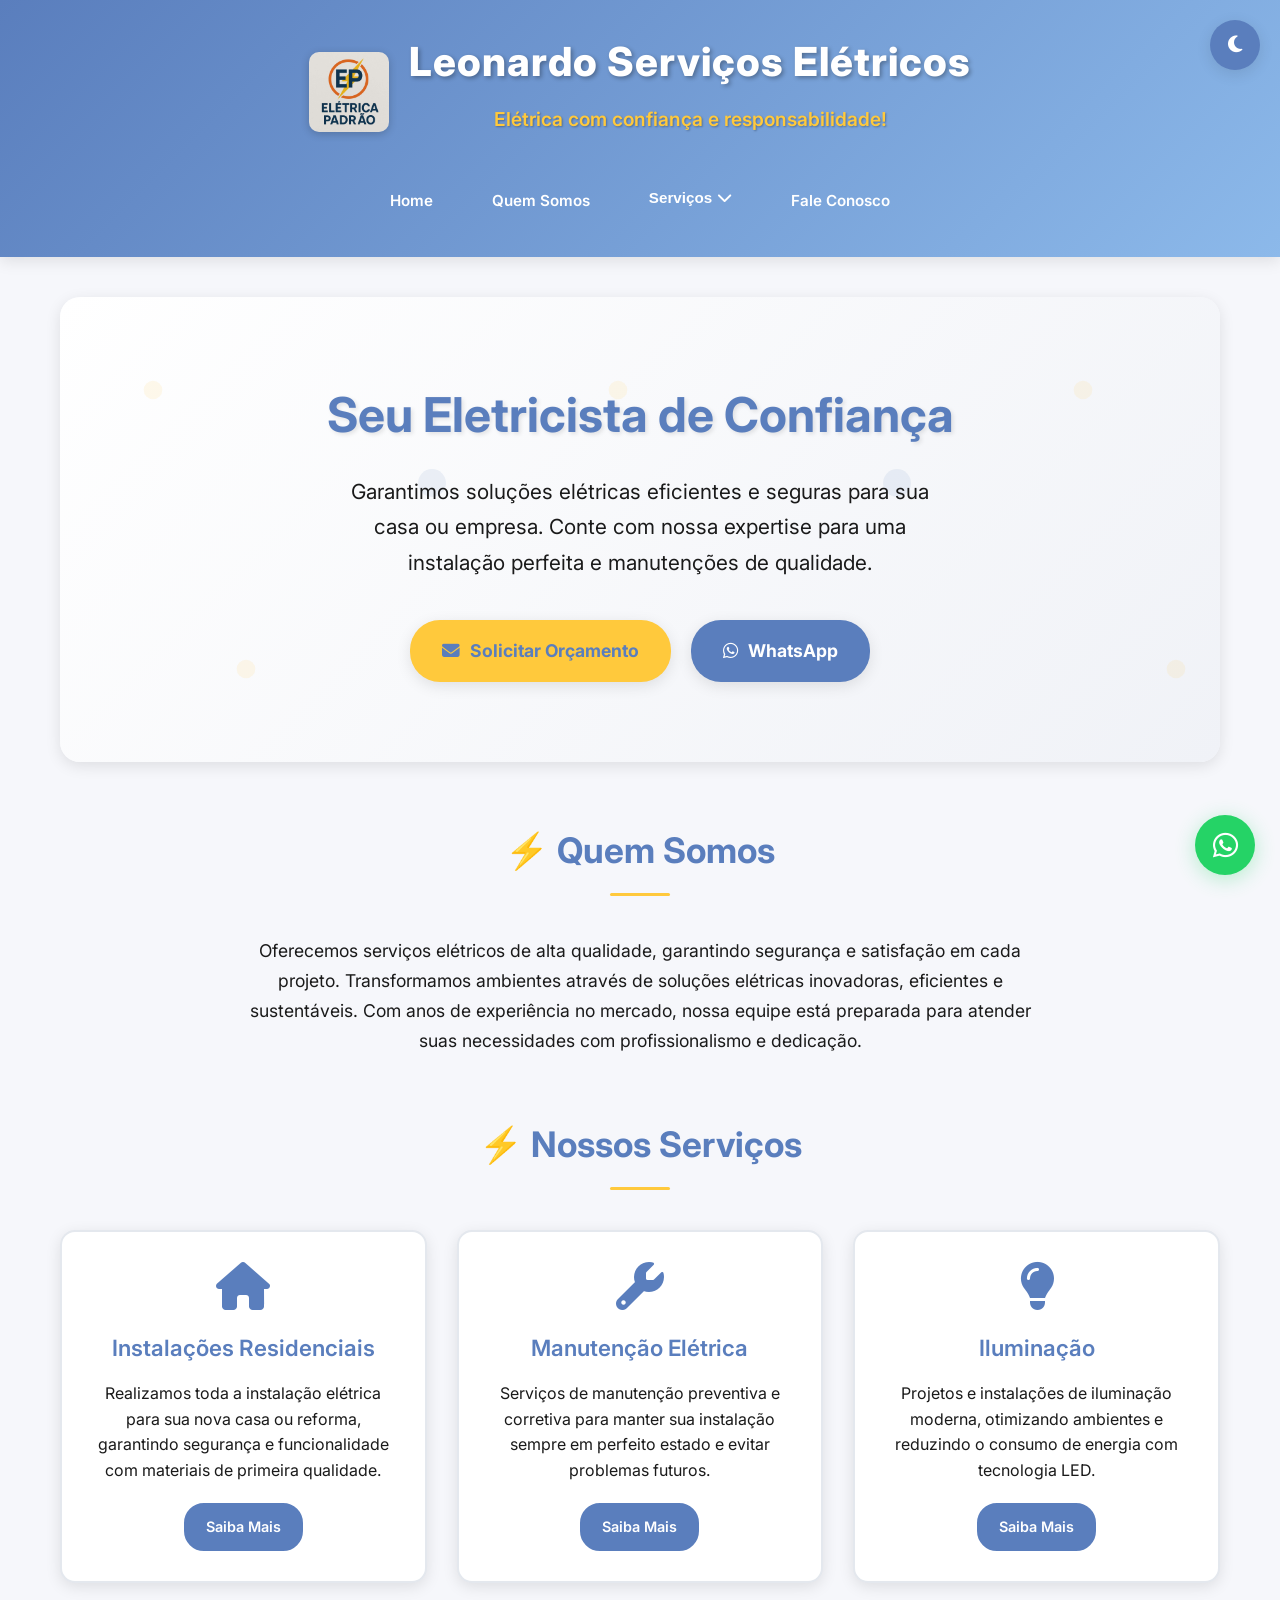
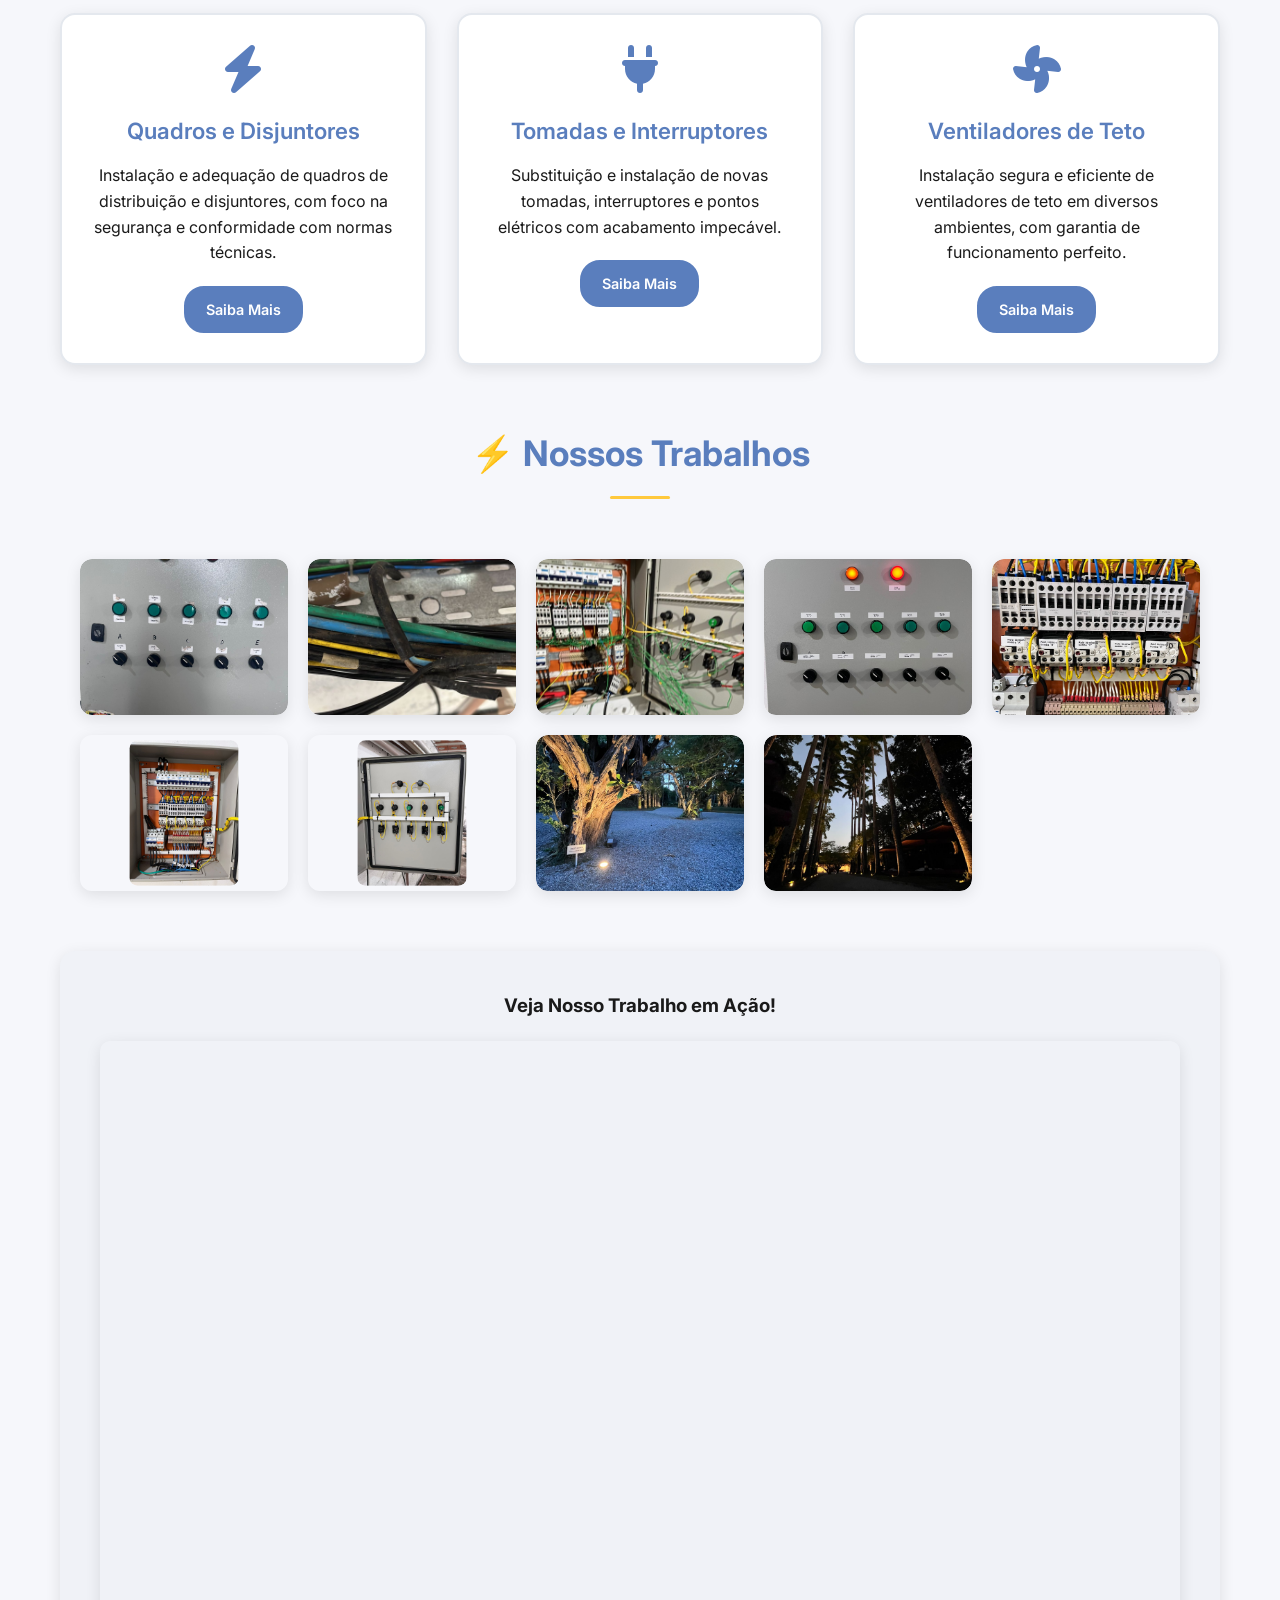
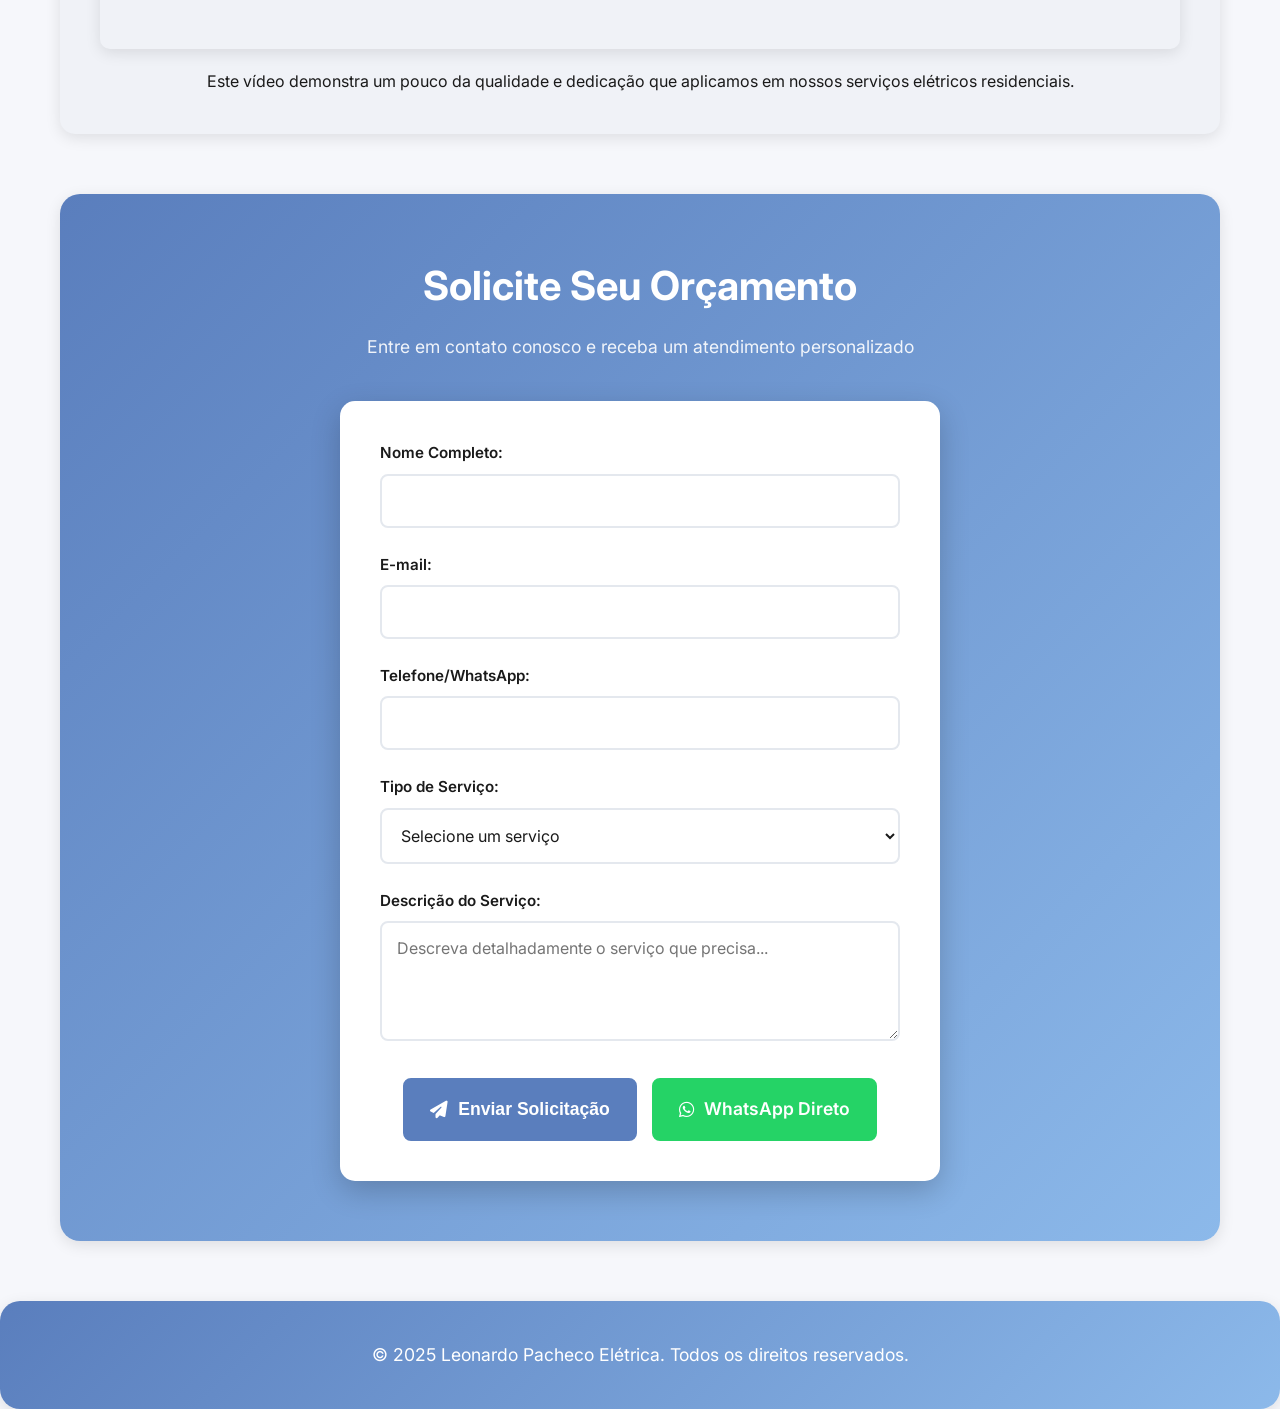
==== index.html @ 29aba740 "Alterando ano rodape" ====
<!DOCTYPE html>
<html lang="pt-br">

<head>
  <meta charset="UTF-8">
  <meta name="viewport" content="width=device-width, initial-scale=1.0">
  <title>Leonardo Serviços Elétricos - Elétrica com Confiança</title>

  <!-- SEO Meta Tags -->
  <meta name="description"
    content="Leonardo Serviços Elétricos - Especialistas em instalações elétricas residenciais, manutenção, iluminação e quadros elétricos. Atendimento em toda região.">
  <meta name="keywords"
    content="eletricista, serviços elétricos, instalação elétrica, manutenção elétrica, iluminação, quadros elétricos">
  <meta name="author" content="Leonardo Serviços Elétricos">
  <meta name="robots" content="index, follow">

  <!-- Open Graph / Facebook -->
  <meta property="og:type" content="website">
  <meta property="og:title" content="Leonardo Serviços Elétricos">
  <meta property="og:description" content="Elétrica com confiança e responsabilidade!">

  <!-- Fonts and Icons -->
  <link href="https://fonts.googleapis.com/css2?family=Inter:wght@300;400;500;600;700;800&display=swap"
    rel="stylesheet">
  <link rel="stylesheet" href="https://cdn.jsdelivr.net/npm/@fortawesome/fontawesome-free@6.4.0/css/all.min.css">

  <!-- Favicon -->
  <link rel="icon"
    href="data:image/svg+xml,<svg xmlns=%22http://www.w3.org/2000/svg%22 viewBox=%220 0 100 100%22><text y=%22.9em%22 font-size=%2290%22>⚡</text></svg>">

  <style>
    :root {
      --azul: #5A7EBD;
      --azul-claro: #8CB9EA;
      --amarelo: #ffc93c;
      --cinza-bg: #f6f7fb;
      --cinza-box: #f0f2f7;
      --cinza-claro: #eee;
      --escuro: #20232a;
      --texto: #1a1a1a;
      --branco: #fff;
      --borda: #e4e8ee;
      --verde-whatsapp: #25d366;
      --shadow: 0 4px 15px rgba(0, 0, 0, 0.1);
    }

    body.dark-mode {
      --azul: #7DA6DE;
      --azul-claro: #A3CCE8;
      --amarelo: #ffc93c;
      --cinza-bg: #1a1a1a;
      --cinza-box: #2a2a2a;
      --cinza-claro: #444;
      --escuro: #f0f0f0;
      --texto: #e0e0e0;
      --branco: #2a2a2a;
      --borda: #444;
      --verde-whatsapp: #25d366;
      --shadow: 0 4px 15px rgba(0, 0, 0, 0.3);
    }

    * {
      margin: 0;
      padding: 0;
      box-sizing: border-box;
    }

    html {
      scroll-behavior: smooth;
      font-size: 16px;
    }

    body {
      background: var(--cinza-bg);
      font-family: 'Inter', -apple-system, BlinkMacSystemFont, 'Segoe UI', sans-serif;
      color: var(--texto);
      transition: all 0.3s ease;
      line-height: 1.6;
      font-weight: 400;
    }

    /* Dark Mode Toggle */
    #dark-mode-toggle {
      position: fixed;
      top: 20px;
      right: 20px;
      background: var(--azul);
      color: var(--branco);
      border: none;
      border-radius: 50%;
      width: 50px;
      height: 50px;
      display: flex;
      align-items: center;
      justify-content: center;
      font-size: 1.2rem;
      cursor: pointer;
      z-index: 1000;
      box-shadow: var(--shadow);
      transition: all 0.3s ease;
    }

    #dark-mode-toggle:hover {
      transform: scale(1.1);
      box-shadow: 0 6px 20px rgba(0, 0, 0, 0.25);
    }

    /* Header */
    header {
      background: linear-gradient(135deg, var(--azul) 0%, var(--azul-claro) 100%);
      padding: 30px 20px;
      text-align: center;
      box-shadow: var(--shadow);
      position: relative;
    }

    .header-logo {
      display: flex;
      align-items: center;
      justify-content: center;
      gap: 20px;
      margin-bottom: 20px;
      flex-wrap: wrap;
    }

    .slogan-img {
      max-width: 80px;
      height: auto;
      border-radius: 10px;
      box-shadow: 0 2px 8px rgba(0, 0, 0, 0.2);
    }

    h1 {
      color: var(--branco);
      font-size: clamp(1.8rem, 4vw, 2.5rem);
      font-weight: 800;
      margin: 0;
      letter-spacing: 1px;
      text-shadow: 2px 2px 4px rgba(0, 0, 0, 0.3);
    }

    header p {
      color: var(--amarelo);
      font-size: clamp(1rem, 2.5vw, 1.2rem);
      margin: 10px 0 20px 0;
      font-weight: 600;
      text-shadow: 1px 1px 2px rgba(0, 0, 0, 0.3);
    }

    /* Navigation */
    nav {
      display: flex;
      justify-content: center;
      gap: 15px;
      flex-wrap: wrap;
    }

    nav a,
    .dropdown .dropbtn {
      text-decoration: none;
      color: var(--branco);
      font-weight: 600;
      padding: 12px 20px;
      border-radius: 25px;
      transition: all 0.3s ease;
      font-size: 0.95rem;
      position: relative;
      background: transparent;
      cursor: pointer;
      border: 2px solid transparent;
      display: inline-flex;
      align-items: center;
      gap: 5px;
    }

    nav a:hover,
    .dropdown:hover .dropbtn {
      background: var(--amarelo);
      color: var(--azul);
      transform: translateY(-2px);
      box-shadow: 0 4px 12px rgba(255, 201, 60, 0.4);
      border-color: var(--amarelo);
    }

    .dropdown {
      position: relative;
      display: inline-block;
    }

    .dropdown-content {
      display: none;
      position: absolute;
      background-color: var(--branco);
      min-width: 220px;
      box-shadow: 0 8px 24px rgba(0, 0, 0, 0.15);
      z-index: 1001;
      left: 50%;
      transform: translateX(-50%);
      top: 100%;
      border-radius: 12px;
      padding: 10px 0;
      border: 1px solid var(--borda);
      margin-top: 5px;
    }

    .dropdown-content a {
      color: var(--azul) !important;
      padding: 12px 20px;
      text-decoration: none;
      display: block;
      text-align: left;
      font-weight: 500;
      background: transparent;
      border-radius: 0;
      transition: all 0.3s ease;
      border: none;
    }

    .dropdown-content a:hover {
      background: var(--azul-claro);
      color: var(--branco) !important;
      transform: none;
    }

    .dropdown:hover .dropdown-content {
      display: block;
      animation: slideDown 0.3s ease;
    }

    @keyframes slideDown {
      from {
        opacity: 0;
        transform: translateX(-50%) translateY(-10px);
      }

      to {
        opacity: 1;
        transform: translateX(-50%) translateY(0);
      }
    }

    /* Main Content */
    main {
      max-width: 1200px;
      margin: 40px auto;
      padding: 0 20px;
    }

    /* Hero Section */
    .hero-section {
      text-align: center;
      padding: 80px 40px;
      margin-bottom: 60px;
      background: linear-gradient(135deg, var(--branco) 0%, var(--cinza-box) 100%);
      border-radius: 20px;
      box-shadow: var(--shadow);
      position: relative;
      overflow: hidden;
    }

    .hero-section::before {
      content: '';
      position: absolute;
      top: 0;
      left: 0;
      right: 0;
      bottom: 0;
      background: url('data:image/svg+xml,<svg xmlns="http://www.w3.org/2000/svg" viewBox="0 0 100 100"><circle cx="20" cy="20" r="2" fill="%23ffc93c" opacity="0.1"/><circle cx="80" cy="40" r="3" fill="%235A7EBD" opacity="0.1"/><circle cx="40" cy="80" r="2" fill="%23ffc93c" opacity="0.1"/></svg>');
      pointer-events: none;
    }

    .hero-content {
      position: relative;
      z-index: 1;
    }

    .hero-section h2 {
      font-size: clamp(2rem, 5vw, 3rem);
      color: var(--azul);
      margin-bottom: 20px;
      font-weight: 700;
      text-shadow: 2px 2px 4px rgba(0, 0, 0, 0.1);
    }

    .hero-section p {
      font-size: clamp(1.1rem, 2.5vw, 1.3rem);
      color: var(--texto);
      margin-bottom: 40px;
      max-width: 600px;
      margin-left: auto;
      margin-right: auto;
      line-height: 1.7;
    }

    .cta-buttons {
      display: flex;
      gap: 20px;
      justify-content: center;
      flex-wrap: wrap;
      margin-top: 30px;
    }

    .cta-btn {
      padding: 15px 30px;
      border-radius: 30px;
      text-decoration: none;
      font-weight: 700;
      font-size: 1.1rem;
      transition: all 0.3s ease;
      display: inline-flex;
      align-items: center;
      gap: 10px;
      box-shadow: var(--shadow);
      border: 2px solid transparent;
    }

    .cta-btn.primary {
      background: var(--amarelo);
      color: var(--azul);
    }

    .cta-btn.secondary {
      background: var(--azul);
      color: var(--branco);
    }

    .cta-btn:hover {
      transform: translateY(-3px);
      box-shadow: 0 8px 25px rgba(0, 0, 0, 0.2);
    }

    /* Section Titles */
    .section-title {
      font-size: clamp(1.8rem, 4vw, 2.2rem);
      color: var(--azul);
      text-align: center;
      margin: 60px 0 40px 0;
      font-weight: 700;
      position: relative;
    }

    .section-title::after {
      content: '';
      display: block;
      width: 60px;
      height: 3px;
      background: var(--amarelo);
      margin: 15px auto;
      border-radius: 2px;
    }

    /* Services Grid */
    .services-grid {
      display: grid;
      grid-template-columns: repeat(auto-fit, minmax(320px, 1fr));
      gap: 30px;
      margin: 40px 0;
    }

    .service-card {
      background: var(--branco);
      padding: 30px;
      border-radius: 15px;
      text-align: center;
      transition: all 0.3s ease;
      border: 2px solid var(--borda);
      box-shadow: var(--shadow);
      position: relative;
      overflow: hidden;
    }

    .service-card::before {
      content: '';
      position: absolute;
      top: 0;
      left: 0;
      right: 0;
      height: 4px;
      background: linear-gradient(90deg, var(--azul), var(--amarelo));
      transform: scaleX(0);
      transition: transform 0.3s ease;
    }

    .service-card:hover::before {
      transform: scaleX(1);
    }

    .service-card:hover {
      transform: translateY(-8px);
      box-shadow: 0 15px 35px rgba(0, 0, 0, 0.15);
      border-color: var(--azul-claro);
    }

    .service-card i {
      font-size: 3rem;
      color: var(--azul);
      margin-bottom: 20px;
      transition: all 0.3s ease;
    }

    .service-card:hover i {
      color: var(--amarelo);
      transform: scale(1.1);
    }

    .service-card h3 {
      font-size: 1.4rem;
      color: var(--azul);
      margin-bottom: 15px;
      font-weight: 600;
    }

    .service-card p {
      color: var(--texto);
      line-height: 1.6;
      margin-bottom: 20px;
    }

    .btn-saiba-mais {
      background: var(--azul);
      color: var(--branco);
      padding: 10px 20px;
      border-radius: 20px;
      text-decoration: none;
      font-weight: 600;
      font-size: 0.9rem;
      transition: all 0.3s ease;
      display: inline-block;
      border: 2px solid var(--azul);
    }

    .btn-saiba-mais:hover {
      background: var(--amarelo);
      color: var(--azul);
      border-color: var(--amarelo);
      transform: translateY(-2px);
    }

    /* Gallery */
    .gallery-container {
      display: grid;
      grid-template-columns: repeat(auto-fit, minmax(200px, 1fr));
      gap: 20px;
      margin: 40px 0;
      padding: 20px;
    }

    .gallery-item {
      cursor: pointer;
      border: none;
      background: none;
      padding: 0;
      position: relative;
      overflow: hidden;
      border-radius: 12px;
      transition: all 0.3s ease;
      aspect-ratio: 4/3;
      box-shadow: var(--shadow);
    }

    .gallery-item img {
      width: 100%;
      height: 100%;
      object-fit: cover;
      border-radius: 12px;
      transition: transform 0.3s ease;
    }

    .gallery-item:hover {
      transform: translateY(-5px);
      box-shadow: 0 10px 25px rgba(0, 0, 0, 0.2);
    }

    .gallery-item:hover img {
      transform: scale(1.05);
    }

    /* Correção de orientação para imagens específicas */
    .img-rotate-90 {
      transform: rotate(90deg) !important;
    }

    .img-rotate-270 {
      transform: rotate(270deg) !important;
    }

    .gallery-item:hover .img-rotate-90 {
      transform: rotate(90deg) scale(1.05) !important;
    }

    .gallery-item:hover .img-rotate-270 {
      transform: rotate(270deg) scale(1.05) !important;
    }

    /* Rotação no modal também */
    .modal-content.img-rotate-90 {
      transform: rotate(90deg) !important;
    }

    .modal-content.img-rotate-270 {
      transform: rotate(270deg) !important;
    }

    /* Classe para diminuir tamanho específico das fotos depois2 e depois3 */
    .img-small {
      transform: scale(0.7) !important;
    }

    .img-rotate-270.img-small {
      transform: rotate(270deg) scale(0.7) !important;
    }

    .gallery-item:hover .img-rotate-270.img-small {
      transform: rotate(270deg) scale(0.75) !important;
    }

    .modal-content.img-rotate-270.img-small {
      transform: rotate(270deg) scale(0.8) !important;
    }

    /* Modal */
    .modal {
      display: none;
      position: fixed;
      z-index: 10000;
      left: 0;
      top: 0;
      width: 100%;
      height: 100%;
      background-color: rgba(0, 0, 0, 0.9);
      backdrop-filter: blur(5px);
      align-items: center;
      justify-content: center;
    }

    .modal.show {
      display: flex;
      animation: fadeIn 0.3s ease;
    }

    .modal-content {
      max-width: 90%;
      max-height: 80%;
      object-fit: contain;
      border-radius: 10px;
      box-shadow: 0 10px 30px rgba(0, 0, 0, 0.5);
      animation: zoomIn 0.3s ease;
    }

    .close-modal {
      position: absolute;
      top: 20px;
      right: 30px;
      color: var(--branco);
      font-size: 40px;
      font-weight: bold;
      cursor: pointer;
      transition: color 0.3s ease;
    }

    .close-modal:hover {
      color: var(--amarelo);
    }

    /* Modal de Serviços */
    .modal-content-service {
      background-color: var(--branco);
      margin: auto;
      padding: 40px;
      border-radius: 15px;
      box-shadow: 0 10px 40px rgba(0, 0, 0, 0.25);
      max-width: 600px;
      width: 90%;
      position: relative;
      animation: zoomIn 0.3s ease;
      color: var(--texto);
    }

    .close-button-service {
      color: var(--azul);
      position: absolute;
      top: 15px;
      right: 25px;
      font-size: 35px;
      font-weight: bold;
      transition: 0.3s;
      cursor: pointer;
    }

    .close-button-service:hover,
    .close-button-service:focus {
      color: var(--azul-claro);
      text-decoration: none;
      cursor: pointer;
    }

    /* Dark mode para modal de serviços */
    body.dark-mode .modal-content-service {
      background-color: var(--cinza-box);
      color: var(--texto);
    }

    /* Modal de Confirmação WhatsApp */
    .whatsapp-confirmation-modal {
      display: none;
      position: fixed;
      z-index: 10001;
      left: 0;
      top: 0;
      width: 100%;
      height: 100%;
      background-color: rgba(0, 0, 0, 0.6);
      backdrop-filter: blur(3px);
      align-items: center;
      justify-content: center;
    }

    .whatsapp-confirmation-modal.show {
      display: flex;
      animation: fadeIn 0.3s ease;
    }

    .whatsapp-confirmation-content {
      background: var(--branco);
      margin: auto;
      padding: 30px;
      border-radius: 15px;
      box-shadow: 0 10px 40px rgba(0, 0, 0, 0.25);
      max-width: 500px;
      width: 90%;
      text-align: center;
      position: relative;
      animation: zoomIn 0.3s ease;
      color: var(--texto);
    }

    .whatsapp-confirmation-content h3 {
      color: var(--verde-whatsapp);
      margin-bottom: 20px;
      font-size: 1.5rem;
    }

    .whatsapp-confirmation-content p {
      margin: 15px 0;
      line-height: 1.6;
      color: var(--texto);
    }

    .whatsapp-confirmation-buttons {
      display: flex;
      gap: 15px;
      margin-top: 25px;
      justify-content: center;
    }

    .btn-whatsapp-confirm {
      background: var(--verde-whatsapp);
      color: white;
      padding: 12px 20px;
      border: none;
      border-radius: 8px;
      cursor: pointer;
      font-weight: 600;
      transition: all 0.3s ease;
      display: flex;
      align-items: center;
      gap: 8px;
    }

    .btn-whatsapp-confirm:hover {
      background: #128C7E;
      transform: translateY(-2px);
    }

    .btn-cancel-whatsapp {
      background: var(--cinza-borda);
      color: var(--texto);
      padding: 12px 20px;
      border: none;
      border-radius: 8px;
      cursor: pointer;
      font-weight: 600;
      transition: all 0.3s ease;
    }

    .btn-cancel-whatsapp:hover {
      background: var(--azul);
      color: var(--branco);
    }

    body.dark-mode .whatsapp-confirmation-content {
      background: var(--cinza-box);
      color: var(--texto);
    }

    /* Estilo do conteúdo do modal de serviços */
    #serviceModalContent h3 {
      color: var(--azul);
      font-size: 1.8rem;
      margin-bottom: 20px;
      font-weight: 700;
    }

    #serviceModalContent p {
      color: var(--texto);
      font-size: 1.1rem;
      line-height: 1.6;
      margin-bottom: 25px;
    }

    #serviceModalContent .btn-submit {
      background: var(--azul);
      color: var(--branco);
      padding: 12px 25px;
      border: none;
      border-radius: 8px;
      font-size: 1.1rem;
      font-weight: 600;
      cursor: pointer;
      transition: all 0.3s ease;
      text-decoration: none;
      display: inline-flex;
      align-items: center;
      gap: 10px;
    }

    #serviceModalContent .btn-submit:hover {
      background: var(--azul-claro);
      transform: translateY(-2px);
      box-shadow: 0 6px 20px rgba(0, 0, 0, 0.15);
    }

    .prev,
    .next {
      cursor: pointer;
      position: absolute;
      top: 50%;
      width: auto;
      padding: 16px;
      margin-top: -22px;
      color: white;
      font-weight: bold;
      font-size: 30px;
      transition: 0.3s ease;
      border-radius: 0 3px 3px 0;
      user-select: none;
      background-color: rgba(0, 0, 0, 0.5);
    }

    .next {
      right: 0;
      border-radius: 3px 0 0 3px;
    }

    .prev {
      left: 0;
      border-radius: 0 3px 3px 0;
    }

    .prev:hover,
    .next:hover {
      background-color: rgba(0, 0, 0, 0.8);
    }

    /* Form Section */
    .form-section {
      margin-top: 60px;
      background: linear-gradient(135deg, var(--azul) 0%, var(--azul-claro) 100%);
      padding: 60px 40px;
      border-radius: 20px;
      text-align: center;
      box-shadow: var(--shadow);
    }

    .form-section h2 {
      color: var(--branco);
      font-size: clamp(1.8rem, 4vw, 2.5rem);
      margin-bottom: 15px;
      font-weight: 700;
    }

    .form-subtitle {
      color: rgba(255, 255, 255, 0.9);
      font-size: 1.1rem;
      margin-bottom: 40px;
    }

    .contact-form {
      max-width: 600px;
      margin: 0 auto;
      background: var(--branco);
      padding: 40px;
      border-radius: 15px;
      box-shadow: 0 10px 30px rgba(0, 0, 0, 0.2);
      text-align: left;
    }

    .form-group {
      margin-bottom: 25px;
    }

    .form-group label {
      display: block;
      margin-bottom: 8px;
      font-weight: 600;
      color: var(--texto);
      font-size: 0.95rem;
    }

    .form-group input,
    .form-group select,
    .form-group textarea {
      width: 100%;
      padding: 15px;
      border: 2px solid var(--borda);
      border-radius: 8px;
      font-size: 1rem;
      background: var(--branco);
      color: var(--texto);
      transition: all 0.3s ease;
      font-family: inherit;
    }

    .form-group input:focus,
    .form-group select:focus,
    .form-group textarea:focus {
      border-color: var(--azul);
      outline: none;
      box-shadow: 0 0 0 3px rgba(90, 126, 189, 0.1);
    }

    .form-group textarea {
      min-height: 120px;
      resize: vertical;
    }

    .form-buttons {
      display: flex;
      gap: 15px;
      flex-wrap: wrap;
      justify-content: center;
      margin-top: 30px;
    }

    .btn-submit,
    .btn-whatsapp {
      background: var(--azul);
      color: var(--branco);
      padding: 15px 25px;
      border: none;
      border-radius: 8px;
      font-size: 1.1rem;
      font-weight: 600;
      cursor: pointer;
      transition: all 0.3s ease;
      display: flex;
      align-items: center;
      gap: 10px;
      text-decoration: none;
      border: 2px solid var(--azul);
    }

    .btn-whatsapp {
      background: var(--verde-whatsapp);
      border-color: var(--verde-whatsapp);
    }

    .btn-submit:hover {
      background: var(--amarelo);
      color: var(--azul);
      border-color: var(--amarelo);
      transform: translateY(-2px);
    }

    .btn-whatsapp:hover {
      background: #128C7E;
      transform: translateY(-2px);
    }

    /* WhatsApp Float */
    .whatsapp-float {
      position: fixed;
      width: 60px;
      height: 60px;
      bottom: 25px;
      right: 25px;
      background: var(--verde-whatsapp);
      color: white;
      border: none;
      border-radius: 50%;
      box-shadow: 0 4px 20px rgba(37, 211, 102, 0.3);
      display: flex;
      align-items: center;
      justify-content: center;
      z-index: 999;
      font-size: 1.8rem;
      transition: all 0.3s ease;
      cursor: pointer;
      text-decoration: none;
    }

    .whatsapp-float:hover {
      background: #128C7E;
      transform: scale(1.1);
      box-shadow: 0 6px 25px rgba(37, 211, 102, 0.4);
    }

    /* Video Section */
    .video-section {
      background: var(--cinza-box);
      padding: 40px;
      border-radius: 15px;
      margin: 40px 0;
      text-align: center;
      box-shadow: var(--shadow);
    }

    .video-responsive {
      position: relative;
      padding-bottom: 56.25%;
      height: 0;
      overflow: hidden;
      max-width: 100%;
      margin: 20px 0;
      border-radius: 10px;
      box-shadow: var(--shadow);
    }

    .video-responsive iframe {
      position: absolute;
      top: 0;
      left: 0;
      width: 100%;
      height: 100%;
      border: none;
      border-radius: 10px;
    }

    /* Footer */
    footer {
      background: linear-gradient(135deg, var(--azul) 0%, var(--azul-claro) 100%);
      color: var(--branco);
      text-align: center;
      padding: 40px 20px;
      margin-top: 60px;
      border-radius: 20px;
      box-shadow: var(--shadow);
    }

    footer p {
      margin: 0;
      font-size: 1.1rem;
    }

    footer a {
      color: var(--amarelo);
      text-decoration: none;
      font-weight: 600;
    }

    footer a:hover {
      text-decoration: underline;
    }

    /* Animations */
    @keyframes fadeIn {
      from {
        opacity: 0;
      }

      to {
        opacity: 1;
      }
    }

    @keyframes zoomIn {
      from {
        opacity: 0;
        transform: scale(0.3);
      }

      to {
        opacity: 1;
        transform: scale(1);
      }
    }

    @keyframes slideInRight {
      from {
        opacity: 0;
        transform: translateX(100%);
      }

      to {
        opacity: 1;
        transform: translateX(0);
      }
    }

    .fade-in {
      animation: fadeIn 0.6s ease-in;
    }

    /* Responsive Design */
    @media (max-width: 768px) {
      header {
        padding: 20px 15px;
      }

      .header-logo {
        flex-direction: column;
        gap: 15px;
      }

      nav {
        gap: 10px;
      }

      nav a,
      .dropdown .dropbtn {
        padding: 10px 15px;
        font-size: 0.9rem;
      }

      main {
        padding: 0 15px;
      }

      .hero-section {
        padding: 60px 20px;
      }

      .services-grid {
        grid-template-columns: 1fr;
        gap: 20px;
      }

      .gallery-container {
        grid-template-columns: repeat(auto-fit, minmax(150px, 1fr));
        gap: 15px;
        padding: 15px;
      }

      .contact-form {
        margin: 0 10px;
        padding: 30px 20px;
      }

      .form-buttons {
        flex-direction: column;
      }

      .cta-buttons {
        flex-direction: column;
        align-items: center;
      }

      #dark-mode-toggle {
        width: 45px;
        height: 45px;
        top: 15px;
        right: 15px;
      }
    }

    @media (max-width: 480px) {
      .whatsapp-float {
        width: 50px;
        height: 50px;
        font-size: 1.5rem;
        bottom: 20px;
        right: 20px;
      }

      .prev,
      .next {
        padding: 12px;
        font-size: 24px;
      }
    }

    /* Print Styles for PDF Export */
    @media print {
      body {
        background: white !important;
        color: black !important;
      }

      .whatsapp-float,
      #dark-mode-toggle {
        display: none !important;
      }

      .modal {
        display: none !important;
      }

      header {
        position: static !important;
      }

      main {
        margin-top: 0 !important;
        box-shadow: none !important;
      }
    }

    /* Utility Classes */
    .sr-only {
      position: absolute;
      width: 1px;
      height: 1px;
      padding: 0;
      margin: -1px;
      overflow: hidden;
      clip: rect(0, 0, 0, 0);
      white-space: nowrap;
      border: 0;
    }

    .text-center {
      text-align: center;
    }

    .mt-4 {
      margin-top: 2rem;
    }

    .mb-4 {
      margin-bottom: 2rem;
    }
  </style>
</head>

<body>
  <!-- Dark Mode Toggle -->
  <button id="dark-mode-toggle" aria-label="Alternar modo escuro">
    <i class="fas fa-moon"></i>
  </button>

  <!-- Header -->
  <header>
    <div class="header-logo">
      <img src="imagens/slogan.jpeg" alt="Logo Leonardo Serviços Elétricos" class="slogan-img">
      <div>
        <h1>Leonardo Serviços Elétricos</h1>
        <p>Elétrica com confiança e responsabilidade!</p>
      </div>
    </div>
    <nav>
      <a href="#home">Home</a>
      <a href="#quem-somos">Quem Somos</a>
      <div class="dropdown">
        <button class="dropbtn">Serviços <i class="fas fa-chevron-down"></i></button>
        <div class="dropdown-content">
          <a href="#instalacoes-residenciais">Instalações Residenciais</a>
          <a href="#manutencao">Manutenção</a>
          <a href="#iluminacao">Iluminação</a>
          <a href="#quadros-disjuntores">Quadros e Disjuntores</a>
          <a href="#tomadas-interruptores">Tomadas e Interruptores</a>
          <a href="#ventiladores-teto">Ventiladores de Teto</a>
        </div>
      </div>
      <a href="#contato">Fale Conosco</a>
    </nav>
  </header>

  <!-- Main Content -->
  <main>
    <!-- Hero Section -->
    <section id="home" class="hero-section">
      <div class="hero-content">
        <h2>Seu Eletricista de Confiança</h2>
        <p>Garantimos soluções elétricas eficientes e seguras para sua casa ou empresa. Conte com nossa expertise para
          uma instalação perfeita e manutenções de qualidade.</p>
        <div class="cta-buttons">
          <a href="#contato" class="cta-btn primary">
            <i class="fas fa-envelope"></i>
            Solicitar Orçamento
          </a>
          <a href="https://wa.me/5524981715411" class="cta-btn secondary" target="_blank">
            <i class="fab fa-whatsapp"></i>
            WhatsApp
          </a>
        </div>
      </div>
    </section>

    <!-- Quem Somos -->
    <section id="quem-somos">
      <h2 class="section-title">⚡ Quem Somos</h2>
      <p style="text-align: center; font-size: 1.1rem; line-height: 1.7; max-width: 800px; margin: 0 auto;">
        Oferecemos serviços elétricos de alta qualidade, garantindo segurança e satisfação em cada projeto.
        Transformamos ambientes através de soluções elétricas inovadoras, eficientes e sustentáveis.
        Com anos de experiência no mercado, nossa equipe está preparada para atender suas necessidades
        com profissionalismo e dedicação.
      </p>
    </section>

    <!-- Serviços -->
    <section id="servicos">
      <h2 class="section-title">⚡ Nossos Serviços</h2>
      <div class="services-grid">
        <div class="service-card" id="instalacoes-residenciais">
          <i class="fas fa-home"></i>
          <h3>Instalações Residenciais</h3>
          <p>Realizamos toda a instalação elétrica para sua nova casa ou reforma, garantindo segurança e funcionalidade
            com materiais de primeira qualidade.</p>
          <a href="#" class="btn-saiba-mais" data-service="instalacoes">Saiba Mais</a>
        </div>
        <div class="service-card" id="manutencao">
          <i class="fas fa-wrench"></i>
          <h3>Manutenção Elétrica</h3>
          <p>Serviços de manutenção preventiva e corretiva para manter sua instalação sempre em perfeito estado e evitar
            problemas futuros.</p>
          <a href="#" class="btn-saiba-mais" data-service="manutencao">Saiba Mais</a>
        </div>
        <div class="service-card" id="iluminacao">
          <i class="fas fa-lightbulb"></i>
          <h3>Iluminação</h3>
          <p>Projetos e instalações de iluminação moderna, otimizando ambientes e reduzindo o consumo de energia com
            tecnologia LED.</p>
          <a href="#" class="btn-saiba-mais" data-service="iluminacao">Saiba Mais</a>
        </div>
        <div class="service-card" id="quadros-disjuntores">
          <i class="fas fa-bolt"></i>
          <h3>Quadros e Disjuntores</h3>
          <p>Instalação e adequação de quadros de distribuição e disjuntores, com foco na segurança e conformidade com
            normas técnicas.</p>
          <a href="#" class="btn-saiba-mais" data-service="quadros">Saiba Mais</a>
        </div>
        <div class="service-card" id="tomadas-interruptores">
          <i class="fas fa-plug"></i>
          <h3>Tomadas e Interruptores</h3>
          <p>Substituição e instalação de novas tomadas, interruptores e pontos elétricos com acabamento impecável.</p>
          <a href="#" class="btn-saiba-mais" data-service="tomadas">Saiba Mais</a>
        </div>
        <div class="service-card" id="ventiladores-teto">
          <i class="fas fa-fan"></i>
          <h3>Ventiladores de Teto</h3>
          <p>Instalação segura e eficiente de ventiladores de teto em diversos ambientes, com garantia de funcionamento
            perfeito.</p>
          <a href="#" class="btn-saiba-mais" data-service="ventiladores">Saiba Mais</a>
        </div>
      </div>
    </section>

    <!-- Galeria -->
    <section id="galeria">
      <h2 class="section-title">⚡ Nossos Trabalhos</h2>
      <div class="gallery-container">
        <button class="gallery-item" aria-label="Visualizar imagem - Antes">
          <img src="imagens/antes.jpeg" alt="Trabalho antes da reforma" data-index="0">
        </button>
        <button class="gallery-item" aria-label="Visualizar imagem - Antes">
          <img src="imagens/antes1.jpeg" alt="Trabalho antes da reforma" data-index="1">
        </button>
        <button class="gallery-item" aria-label="Visualizar imagem - Antes">
          <img src="imagens/antes2.jpeg" alt="Trabalho antes da reforma" data-index="2">
        </button>
        <button class="gallery-item" aria-label="Visualizar imagem - Depois">
          <img src="imagens/depois.jpeg" alt="Trabalho depois da reforma" data-index="3">
        </button>
        <button class="gallery-item" aria-label="Visualizar imagem - Depois">
          <img src="imagens/depois1.jpeg" alt="Trabalho depois da reforma" data-index="4">
        </button>
        <button class="gallery-item" aria-label="Visualizar imagem - Depois">
          <img src="imagens/depois2.jpeg" alt="Trabalho depois da reforma" data-index="5"
            class="img-rotate-270 img-small">
        </button>
        <button class="gallery-item" aria-label="Visualizar imagem - Depois">
          <img src="imagens/depois3.jpeg" alt="Trabalho depois da reforma" data-index="6"
            class="img-rotate-270 img-small">
        </button>
        <button class="gallery-item" aria-label="Visualizar imagem - Antes">
          <img src="imagens/foto8-2.jpeg" alt="Trabalho antes da reforma" data-index="7">
        </button>
        <button class="gallery-item" aria-label="Visualizar imagem - Depois">
          <img src="imagens/foto8-3.jpeg" alt="Trabalho depois da reforma" data-index="8">
        </button>
      </div>
    </section>

    <!-- Video Section -->
    <section class="video-section">
      <h3>Veja Nosso Trabalho em Ação!</h3>
      <div class="video-responsive">
        <iframe src="https://www.youtube.com/embed/pC94Rhea4qQ?autoplay=0&loop=1&playlist=pC94Rhea4qQ"
          title="Leonardo Serviços Elétricos - Trabalho em Ação"
          allow="accelerometer; clipboard-write; encrypted-media; gyroscope; picture-in-picture" allowfullscreen>
        </iframe>
      </div>
      <p>Este vídeo demonstra um pouco da qualidade e dedicação que aplicamos em nossos serviços elétricos residenciais.
      </p>
    </section>

    <!-- Contact Form -->
    <section id="contato" class="form-section">
      <h2>Solicite Seu Orçamento</h2>
      <p class="form-subtitle">Entre em contato conosco e receba um atendimento personalizado</p>

      <form class="contact-form" id="contactForm">
        <div class="form-group">
          <label for="nome">Nome Completo:</label>
          <input type="text" id="nome" name="nome" required>
        </div>

        <div class="form-group">
          <label for="email">E-mail:</label>
          <input type="email" id="email" name="email" required>
        </div>

        <div class="form-group">
          <label for="telefone">Telefone/WhatsApp:</label>
          <input type="tel" id="telefone" name="telefone" required>
        </div>

        <div class="form-group">
          <label for="servico">Tipo de Serviço:</label>
          <select id="servico" name="servico" required>
            <option value="">Selecione um serviço</option>
            <option value="instalacao">Instalação Elétrica</option>
            <option value="manutencao">Manutenção</option>
            <option value="iluminacao">Iluminação</option>
            <option value="quadros">Quadros e Disjuntores</option>
            <option value="tomadas">Tomadas e Interruptores</option>
            <option value="ventiladores">Ventiladores de Teto</option>
            <option value="emergencia">Emergência</option>
            <option value="outros">Outros</option>
          </select>
        </div>

        <div class="form-group">
          <label for="mensagem">Descrição do Serviço:</label>
          <textarea id="mensagem" name="mensagem" placeholder="Descreva detalhadamente o serviço que precisa..."
            required></textarea>
        </div>

        <div class="form-buttons">
          <button type="submit" class="btn-submit">
            <i class="fas fa-paper-plane"></i>
            Enviar Solicitação
          </button>
          <a href="https://wa.me/5524981715411" class="btn-whatsapp" target="_blank">
            <i class="fab fa-whatsapp"></i>
            WhatsApp Direto
          </a>
        </div>
      </form>
    </section>
  </main>

  <!-- Modal for Images -->
  <div id="imageModal" class="modal">
    <span class="close-modal">&times;</span>
    <img class="modal-content" id="modalImage" alt="Imagem ampliada">
    <a class="prev" onclick="changeImage(-1)">&#10094;</a>
    <a class="next" onclick="changeImage(1)">&#10095;</a>
  </div>

  <!-- Service Modal -->
  <div id="serviceModal" class="modal">
    <div class="modal-content-service">
      <span class="close-button-service">&times;</span>
      <div id="serviceModalContent">
        <!-- Content will be dynamically inserted -->
      </div>
    </div>
  </div>

  <!-- WhatsApp Confirmation Modal -->
  <div id="whatsappConfirmationModal" class="whatsapp-confirmation-modal">
    <div class="whatsapp-confirmation-content">
      <h3><i class="fab fa-whatsapp"></i> Enviar via WhatsApp</h3>
      <p><strong>✅ Seus dados foram coletados com sucesso!</strong></p>
      <p>📱 Você será redirecionado para o WhatsApp onde:</p>
      <ul style="text-align: left; margin: 15px 0; padding-left: 20px;">
        <li>Sua mensagem já estará pronta para envio</li>
        <li>Poderá revisar e editar os dados se necessário</li>
        <li>Terá contato direto com nosso atendimento</li>
      </ul>
      <p><strong>🕒 Respondemos rapidamente durante horário comercial!</strong></p>
      <div class="whatsapp-confirmation-buttons">
        <button class="btn-whatsapp-confirm" id="confirmWhatsappBtn">
          <i class="fab fa-whatsapp"></i> Prosseguir
        </button>
        <button class="btn-cancel-whatsapp" id="cancelWhatsappBtn">
          Cancelar
        </button>
      </div>
    </div>
  </div>

  <!-- WhatsApp Direct Contact Modal -->
  <div id="whatsappDirectModal" class="whatsapp-confirmation-modal">
    <div class="whatsapp-confirmation-content">
      <h3><i class="fab fa-whatsapp"></i> Contato Direto via WhatsApp</h3>
      <p><strong>🎯 Fale conosco agora mesmo!</strong></p>
      <p>📱 Você será redirecionado para nossa conversa no WhatsApp onde poderá:</p>
      <ul style="text-align: left; margin: 15px 0; padding-left: 20px;">
        <li>🗨️ Conversar diretamente conosco</li>
        <li>❓ Tirar dúvidas sobre nossos serviços</li>
        <li>📋 Solicitar orçamentos personalizados</li>
        <li>⚡ Relatar emergências elétricas</li>
        <li>📸 Enviar fotos do problema</li>
      </ul>
      <div style="background: #f0f8ff; padding: 15px; border-radius: 8px; margin: 15px 0; border-left: 4px solid var(--verde-whatsapp);">
        <p style="margin: 0; font-size: 0.9rem;"><strong>💡 Dica:</strong> Para um atendimento mais rápido, descreva brevemente o tipo de serviço que precisa!</p>
      </div>
      <p><strong>🕒 Horário de atendimento: Segunda a Sábado, 8h às 18h</strong></p>
      <div class="whatsapp-confirmation-buttons">
        <button class="btn-whatsapp-confirm" id="confirmDirectWhatsappBtn">
          <i class="fab fa-whatsapp"></i> Iniciar Conversa
        </button>
        <button class="btn-cancel-whatsapp" id="cancelDirectWhatsappBtn">
          Cancelar
        </button>
      </div>
    </div>
  </div>

  <!-- WhatsApp Float Button -->
  <button class="whatsapp-float" id="whatsappFloatBtn" aria-label="Contato via WhatsApp">
    <i class="fab fa-whatsapp"></i>
  </button>

  <!-- Footer -->
  <footer>
    <p>&copy; 2025 Leonardo Pacheco Elétrica. Todos os direitos reservados.</p>
  </footer>

  <script>
    // Dark Mode Toggle
    const darkModeToggle = document.getElementById('dark-mode-toggle');
    const body = document.body;
    const toggleIcon = darkModeToggle.querySelector('i');

    // Check for saved dark mode preference
    if (localStorage.getItem('darkMode') === 'enabled') {
      body.classList.add('dark-mode');
      toggleIcon.classList.remove('fa-moon');
      toggleIcon.classList.add('fa-sun');
    }

    darkModeToggle.addEventListener('click', () => {
      body.classList.toggle('dark-mode');

      if (body.classList.contains('dark-mode')) {
        toggleIcon.classList.remove('fa-moon');
        toggleIcon.classList.add('fa-sun');
        localStorage.setItem('darkMode', 'enabled');
      } else {
        toggleIcon.classList.remove('fa-sun');
        toggleIcon.classList.add('fa-moon');
        localStorage.setItem('darkMode', 'disabled');
      }
    });

    // Image Gallery Modal
    const galleryItems = document.querySelectorAll('.gallery-item img');
    const modal = document.getElementById('imageModal');
    const modalImg = document.getElementById('modalImage');
    const closeModal = document.querySelector('.close-modal');
    let currentImageIndex = 0;

    const images = [
      'imagens/antes.jpeg',
      'imagens/antes1.jpeg',
      'imagens/antes2.jpeg',
      'imagens/depois.jpeg',
      'imagens/depois1.jpeg',
      'imagens/depois2.jpeg',
      'imagens/depois3.jpeg',
      'imagens/foto8-2.jpeg',
      'imagens/foto8-3.jpeg'
    ];

    galleryItems.forEach((img, index) => {
      img.parentElement.addEventListener('click', () => {
        modal.classList.add('show');
        modalImg.src = img.src;
        modalImg.alt = img.alt;
        currentImageIndex = index;

        // Aplicar rotação no modal se a imagem original tem classe de rotação
        modalImg.className = 'modal-content'; // Reset classes
        if (img.classList.contains('img-rotate-90')) {
          modalImg.classList.add('img-rotate-90');
        } else if (img.classList.contains('img-rotate-270')) {
          modalImg.classList.add('img-rotate-270');
        }

        // Aplicar tamanho pequeno se a imagem original tem classe img-small
        if (img.classList.contains('img-small')) {
          modalImg.classList.add('img-small');
        }
      });
    });

    closeModal.addEventListener('click', () => {
      modal.classList.remove('show');
    });

    modal.addEventListener('click', (e) => {
      if (e.target === modal) {
        modal.classList.remove('show');
      }
    });

    // Navigation arrows for modal
    function changeImage(direction) {
      currentImageIndex += direction;

      if (currentImageIndex >= images.length) {
        currentImageIndex = 0;
      } else if (currentImageIndex < 0) {
        currentImageIndex = images.length - 1;
      }

      modalImg.src = images[currentImageIndex];

      // Aplicar rotação baseada na imagem atual
      const currentImg = galleryItems[currentImageIndex];
      modalImg.className = 'modal-content'; // Reset classes
      if (currentImg.classList.contains('img-rotate-90')) {
        modalImg.classList.add('img-rotate-90');
      } else if (currentImg.classList.contains('img-rotate-270')) {
        modalImg.classList.add('img-rotate-270');
      }

      // Aplicar tamanho pequeno se a imagem atual tem classe img-small
      if (currentImg.classList.contains('img-small')) {
        modalImg.classList.add('img-small');
      }
    }

    // Keyboard navigation
    document.addEventListener('keydown', (e) => {
      if (modal.classList.contains('show')) {
        if (e.key === 'ArrowLeft') {
          changeImage(-1);
        } else if (e.key === 'ArrowRight') {
          changeImage(1);
        } else if (e.key === 'Escape') {
          modal.classList.remove('show');
        }
      }
    });

    // Service Modal
    const serviceButtons = document.querySelectorAll('.btn-saiba-mais');
    const serviceModal = document.getElementById('serviceModal');
    const serviceModalContent = document.getElementById('serviceModalContent');
    const closeServiceModal = document.querySelector('.close-button-service');

    const serviceDetails = {
      'instalacoes': {
        title: 'Instalações Residenciais',
        content: `
                    <h3>Instalações Elétricas Completas</h3>
                    <ul>
                        <li>Projetos elétricos residenciais</li>
                        <li>Instalação de fiação completa</li>
                        <li>Distribuição de circuitos</li>
                        <li>Instalação de quadros de distribuição</li>
                        <li>Aterramento e proteção</li>
                        <li>Conformidade com normas ABNT</li>
                    </ul>
                    <p><strong>Garantia:</strong> em todos os serviços</p>
                `
      },
      'manutencao': {
        title: 'Manutenção Elétrica',
        content: `
                    <h3>Manutenção Preventiva e Corretiva</h3>
                    <ul>
                        <li>Inspeção de instalações elétricas</li>
                        <li>Troca de componentes defeituosos</li>
                        <li>Limpeza de quadros elétricos</li>
                        <li>Verificação de aterramento</li>
                        <li>Teste de disjuntores e DR</li>
                        <li>Relatório técnico detalhado</li>
                    </ul>
                    <p><strong>Atendimento:</strong> 24h para emergências</p>
                `
      },
      'iluminacao': {
        title: 'Projetos de Iluminação',
        content: `
                    <h3>Iluminação Eficiente e Moderna</h3>
                    <ul>
                        <li>Projeto luminotécnico</li>
                        <li>Instalação de LED</li>
                        <li>Automação residencial</li>
                        <li>Sensores de presença</li>
                        <li>Dimers e controles</li>
                        <li>Iluminação decorativa</li>
                    </ul>
                    <p><strong>Economia:</strong> Até 80% de redução no consumo</p>
                `
      },
      'quadros': {
        title: 'Quadros e Disjuntores',
        content: `
                    <h3>Quadros Elétricos e Proteção</h3>
                    <ul>
                        <li>Instalação de quadros de distribuição</li>
                        <li>Disjuntores termomagnéticos</li>
                        <li>Dispositivos DR</li>
                        <li>DPS (proteção contra surtos)</li>
                        <li>Organização e identificação</li>
                        <li>Adequação às normas</li>
                    </ul>
                    <p><strong>Segurança:</strong> Proteção total da instalação</p>
                `
      },
      'tomadas': {
        title: 'Tomadas e Interruptores',
        content: `
                    <h3>Pontos Elétricos e Comando</h3>
                    <ul>
                        <li>Instalação de tomadas padrão NBR</li>
                        <li>Interruptores simples e paralelos</li>
                        <li>Tomadas USB integradas</li>
                        <li>Dimers para iluminação</li>
                        <li>Sensores de presença</li>
                        <li>Acabamento em diversas cores</li>
                    </ul>
                    <p><strong>Qualidade:</strong> Materiais de primeira linha</p>
                `
      },
      'ventiladores': {
        title: 'Ventiladores de Teto',
        content: `
                    <h3>Instalação de Ventiladores</h3>
                    <ul>
                        <li>Instalação segura em lajes</li>
                        <li>Reforço estrutural quando necessário</li>
                        <li>Ventiladores com e sem luz</li>
                        <li>Controle remoto</li>
                        <li>Regulagem de velocidade</li>
                        <li>Balanceamento perfeito</li>
                    </ul>
                    <p><strong>Conforto:</strong> Ventilação eficiente e silenciosa</p>
                `
      }
    };

    serviceButtons.forEach(button => {
      button.addEventListener('click', (e) => {
        e.preventDefault();
        const serviceType = button.getAttribute('data-service');
        const service = serviceDetails[serviceType];

        if (service) {
          serviceModalContent.innerHTML = `
                        <h2>${service.title}</h2>
                        ${service.content}
                        <div style="margin-top: 30px; text-align: center;">
                            <a href="#contato" class="btn-submit" onclick="closeServiceModalHandler()">
                                <i class="fas fa-envelope"></i>
                                Solicitar Orçamento
                            </a>
                        </div>
                    `;
          serviceModal.classList.add('show');
        }
      });
    });

    closeServiceModal.addEventListener('click', () => {
      serviceModal.classList.remove('show');
    });

    serviceModal.addEventListener('click', (e) => {
      if (e.target === serviceModal) {
        serviceModal.classList.remove('show');
      }
    });

    function closeServiceModalHandler() {
      serviceModal.classList.remove('show');
    }

    // Contact Form
    const contactForm = document.getElementById('contactForm');
    const whatsappConfirmationModal = document.getElementById('whatsappConfirmationModal');
    const confirmWhatsappBtn = document.getElementById('confirmWhatsappBtn');
    const cancelWhatsappBtn = document.getElementById('cancelWhatsappBtn');
    let pendingWhatsappUrl = '';

    contactForm.addEventListener('submit', (e) => {
      e.preventDefault();

      const formData = new FormData(contactForm);
      const data = {
        nome: formData.get('nome'),
        email: formData.get('email'),
        telefone: formData.get('telefone'),
        servico: formData.get('servico'),
        mensagem: formData.get('mensagem')
      };

      // Create WhatsApp message
      const message = `*Solicitação de Orçamento*\n\n` +
        `*Nome:* ${data.nome}\n` +
        `*Email:* ${data.email}\n` +
        `*Telefone:* ${data.telefone}\n` +
        `*Serviço:* ${data.servico}\n` +
        `*Descrição:* ${data.mensagem}`;

      pendingWhatsappUrl = `https://wa.me/5524981715411?text=${encodeURIComponent(message)}`;

      // Show WhatsApp confirmation modal
      whatsappConfirmationModal.classList.add('show');
    });

    // WhatsApp confirmation modal handlers
    confirmWhatsappBtn.addEventListener('click', () => {
      // Open WhatsApp
      window.open(pendingWhatsappUrl, '_blank');

      // Close modal
      whatsappConfirmationModal.classList.remove('show');

      // Reset form
      contactForm.reset();

      // Show brief success message
      setTimeout(() => {
        const successToast = document.createElement('div');
        successToast.innerHTML = `
          <div style="
            position: fixed;
            top: 20px;
            right: 20px;
            background: var(--verde-whatsapp);
            color: white;
            padding: 15px 20px;
            border-radius: 8px;
            box-shadow: 0 4px 20px rgba(0,0,0,0.2);
            z-index: 10002;
            animation: slideInRight 0.3s ease;
          ">
            <i class="fas fa-check-circle"></i> Redirecionado para WhatsApp com sucesso!
          </div>
        `;
        document.body.appendChild(successToast);

        setTimeout(() => {
          successToast.remove();
        }, 3000);
      }, 500);
    });

    cancelWhatsappBtn.addEventListener('click', () => {
      whatsappConfirmationModal.classList.remove('show');
      pendingWhatsappUrl = '';
    });

    // Close modal when clicking outside
    whatsappConfirmationModal.addEventListener('click', (e) => {
      if (e.target === whatsappConfirmationModal) {
        whatsappConfirmationModal.classList.remove('show');
        pendingWhatsappUrl = '';
      }
    });

    // WhatsApp Direct Contact (Float Button)
    const whatsappFloatBtn = document.getElementById('whatsappFloatBtn');
    const whatsappDirectModal = document.getElementById('whatsappDirectModal');
    const confirmDirectWhatsappBtn = document.getElementById('confirmDirectWhatsappBtn');
    const cancelDirectWhatsappBtn = document.getElementById('cancelDirectWhatsappBtn');

    whatsappFloatBtn.addEventListener('click', () => {
      whatsappDirectModal.classList.add('show');
    });

    confirmDirectWhatsappBtn.addEventListener('click', () => {
      // Create direct contact message
      const directMessage = `Olá! 👋\n\nVi o site da Leonardo Serviços Elétricos e gostaria de conversar sobre serviços elétricos.\n\nPodemos conversar?`;
      const directWhatsappUrl = `https://wa.me/5524981715411?text=${encodeURIComponent(directMessage)}`;
      
      // Open WhatsApp
      window.open(directWhatsappUrl, '_blank');
      
      // Close modal
      whatsappDirectModal.classList.remove('show');
      
      // Show brief success message
      setTimeout(() => {
        const successToast = document.createElement('div');
        successToast.innerHTML = `
          <div style="
            position: fixed;
            top: 20px;
            right: 20px;
            background: var(--verde-whatsapp);
            color: white;
            padding: 15px 20px;
            border-radius: 8px;
            box-shadow: 0 4px 20px rgba(0,0,0,0.2);
            z-index: 10002;
            animation: slideInRight 0.3s ease;
          ">
            <i class="fab fa-whatsapp"></i> Conversa iniciada no WhatsApp!
          </div>
        `;
        document.body.appendChild(successToast);
        
        setTimeout(() => {
          successToast.remove();
        }, 3000);
      }, 500);
    });

    cancelDirectWhatsappBtn.addEventListener('click', () => {
      whatsappDirectModal.classList.remove('show');
    });

    // Close direct modal when clicking outside
    whatsappDirectModal.addEventListener('click', (e) => {
      if (e.target === whatsappDirectModal) {
        whatsappDirectModal.classList.remove('show');
      }
    });

    // Smooth scrolling for navigation links
    document.querySelectorAll('a[href^="#"]').forEach(anchor => {
      anchor.addEventListener('click', function (e) {
        e.preventDefault();
        const target = document.querySelector(this.getAttribute('href'));
        if (target) {
          target.scrollIntoView({
            behavior: 'smooth',
            block: 'start'
          });
        }
      });
    });

    // Intersection Observer for animations
    const observerOptions = {
      threshold: 0.1,
      rootMargin: '0px 0px -50px 0px'
    };

    const observer = new IntersectionObserver((entries) => {
      entries.forEach(entry => {
        if (entry.isIntersecting) {
          entry.target.classList.add('fade-in');
        }
      });
    }, observerOptions);

    // Observe sections for animation
    document.querySelectorAll('section, .service-card').forEach(el => {
      observer.observe(el);
    });

    // Phone number formatting
    document.getElementById('telefone').addEventListener('input', function (e) {
      let value = e.target.value.replace(/\D/g, '');
      value = value.replace(/(\d{2})(\d)/, '($1) $2');
      value = value.replace(/(\d{5})(\d)/, '$1-$2');
      e.target.value = value;
    });

    // Scroll to top functionality
    let scrollTopBtn = document.createElement('button');
    scrollTopBtn.innerHTML = '<i class="fas fa-arrow-up"></i>';
    scrollTopBtn.className = 'scroll-top-btn';
    scrollTopBtn.style.cssText = `
            position: fixed;
            bottom: 100px;
            right: 25px;
            background: var(--azul);
            color: white;
            border: none;
            border-radius: 50%;
            width: 50px;
            height: 50px;
            cursor: pointer;
            display: none;
            z-index: 999;
            box-shadow: var(--shadow);
            transition: all 0.3s ease;
        `;
    document.body.appendChild(scrollTopBtn);

    window.addEventListener('scroll', () => {
      if (window.pageYOffset > 300) {
        scrollTopBtn.style.display = 'flex';
        scrollTopBtn.style.alignItems = 'center';
        scrollTopBtn.style.justifyContent = 'center';
      } else {
        scrollTopBtn.style.display = 'none';
      }
    });

    scrollTopBtn.addEventListener('click', () => {
      window.scrollTo({
        top: 0,
        behavior: 'smooth'
      });
    });

    // Loading animation
    window.addEventListener('load', () => {
      document.body.classList.add('loaded');
    });

    // Error handling for images
    document.querySelectorAll('img').forEach(img => {
      img.addEventListener('error', function () {
        this.style.display = 'none';
        console.warn('Imagem não encontrada:', this.src);
      });
    });
  </script>
</body>

</html>
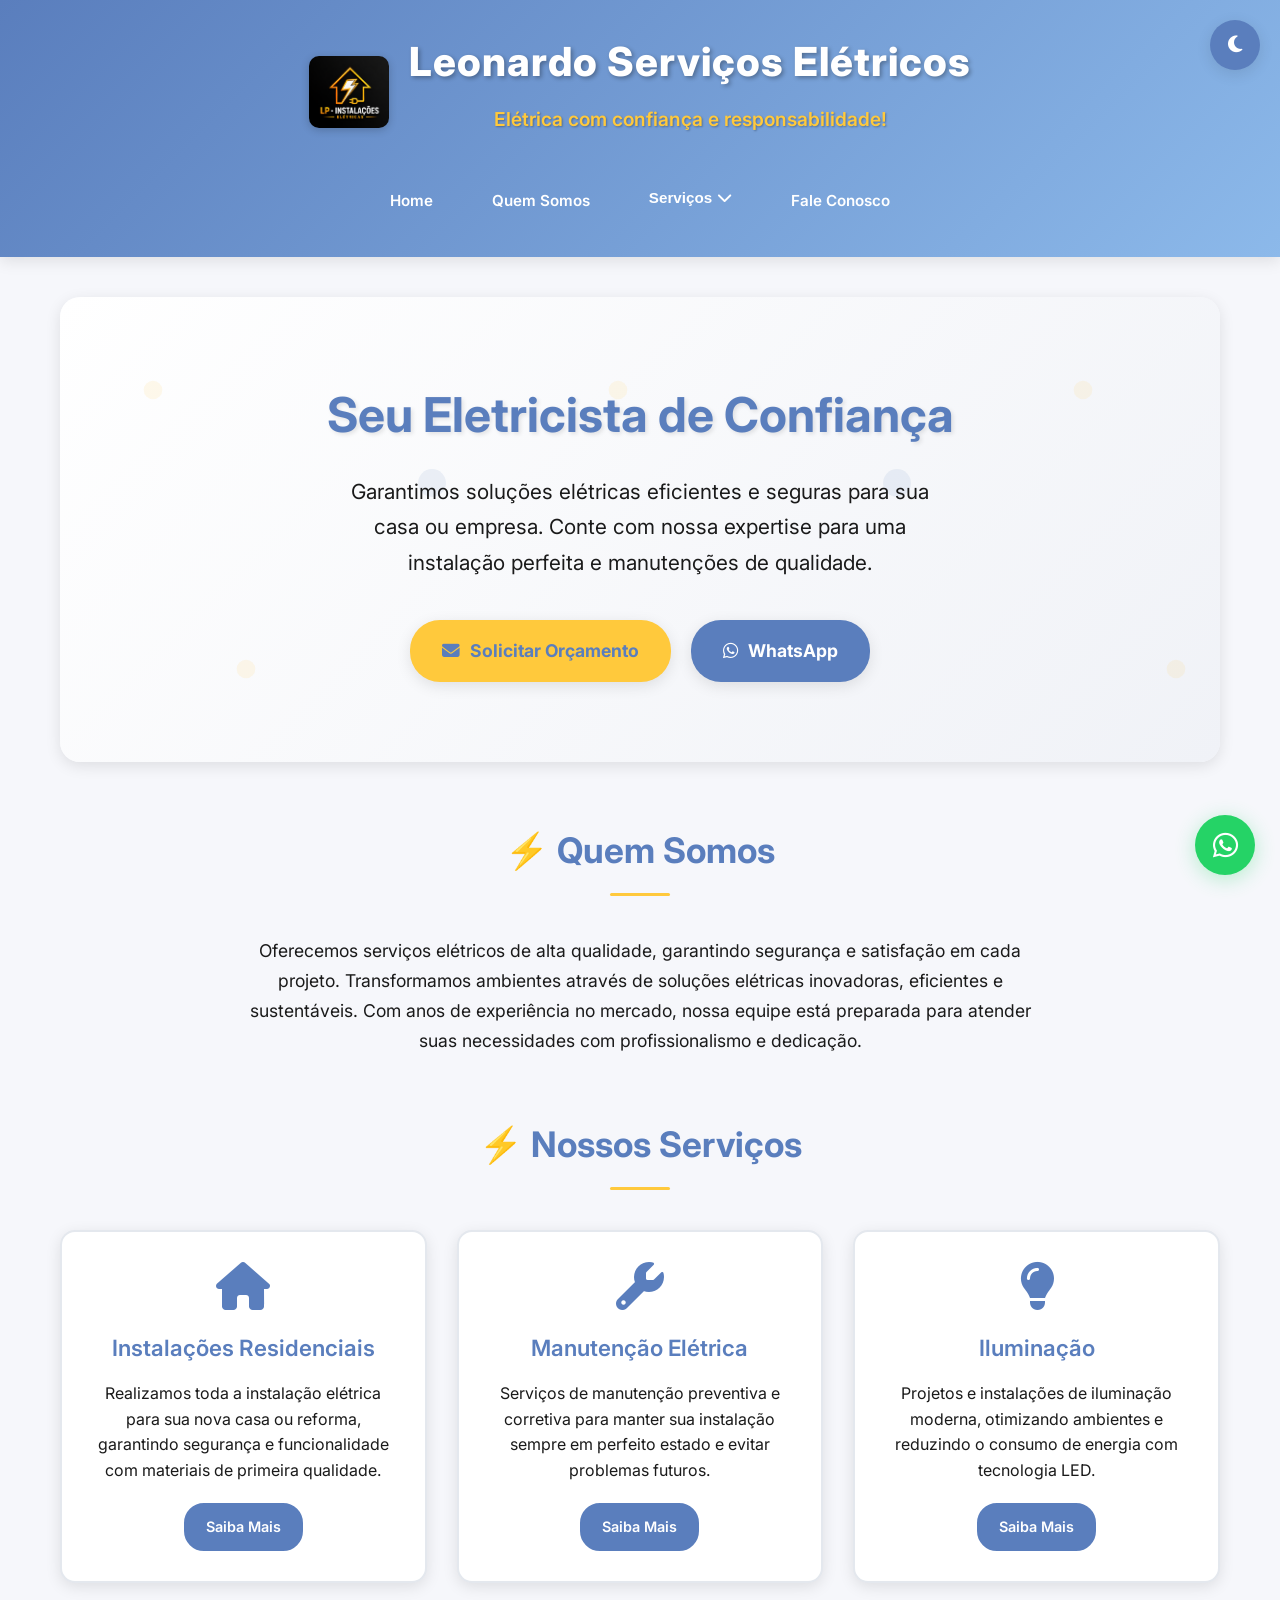
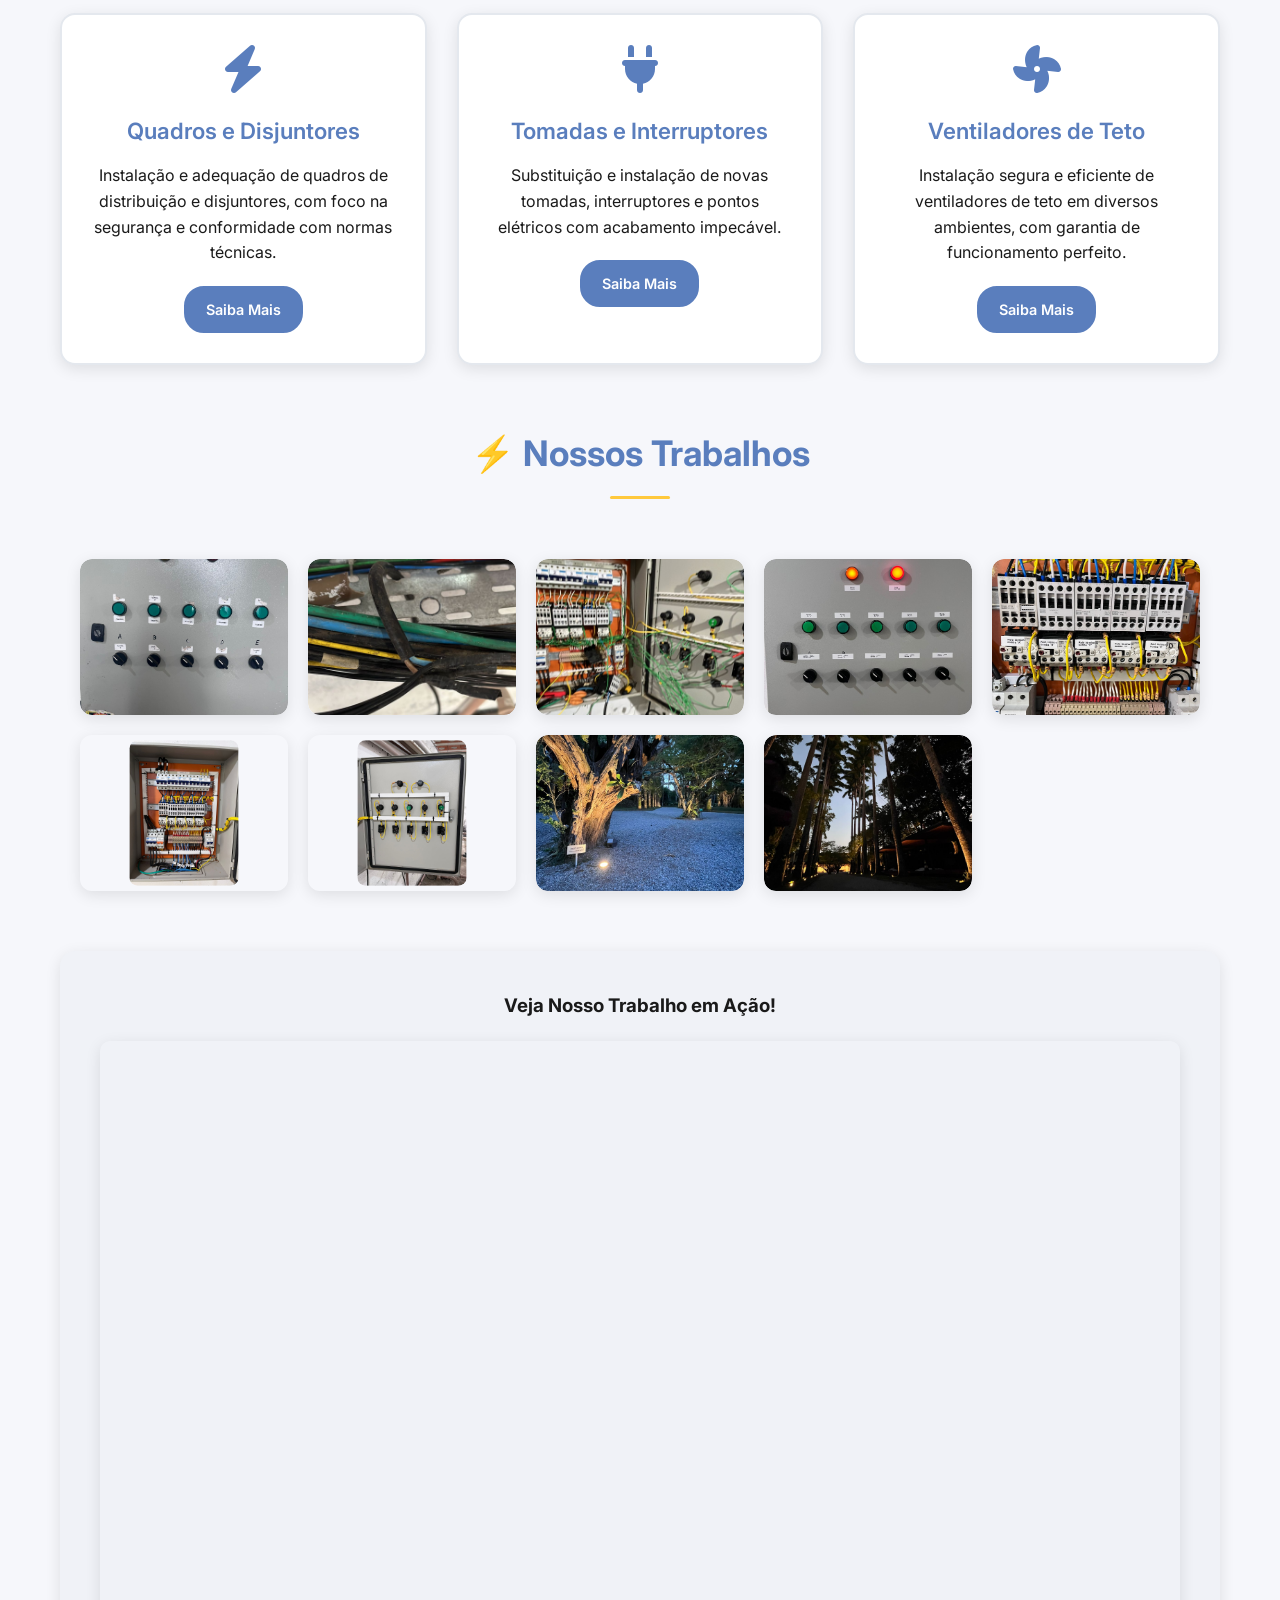
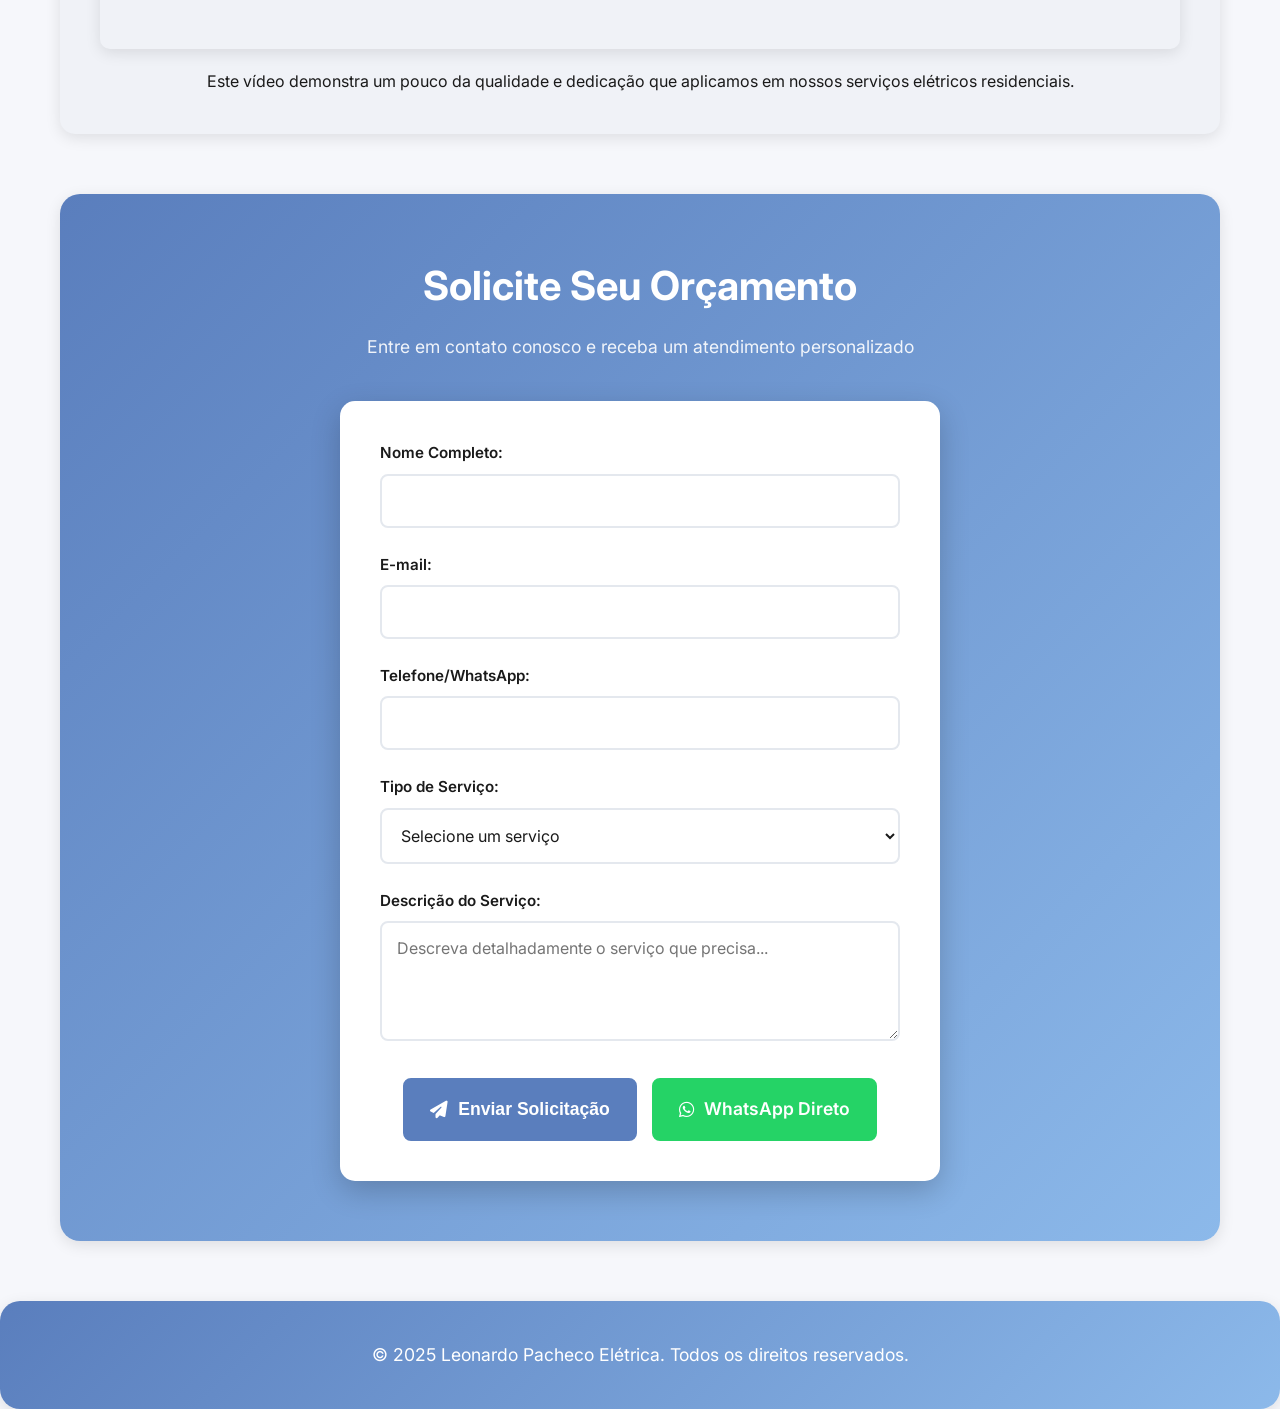
==== commit 3bec52c7: "Troca de logo" ====
--- a/index.html
+++ b/index.html
@@ -1141,7 +1141,7 @@
   <!-- Header -->
   <header>
     <div class="header-logo">
-      <img src="imagens/slogan.jpeg" alt="Logo Leonardo Serviços Elétricos" class="slogan-img">
+      <img src="imagens/Logo.png" alt="Logo Leonardo Serviços Elétricos" class="slogan-img">
       <div>
         <h1>Leonardo Serviços Elétricos</h1>
         <p>Elétrica com confiança e responsabilidade!</p>
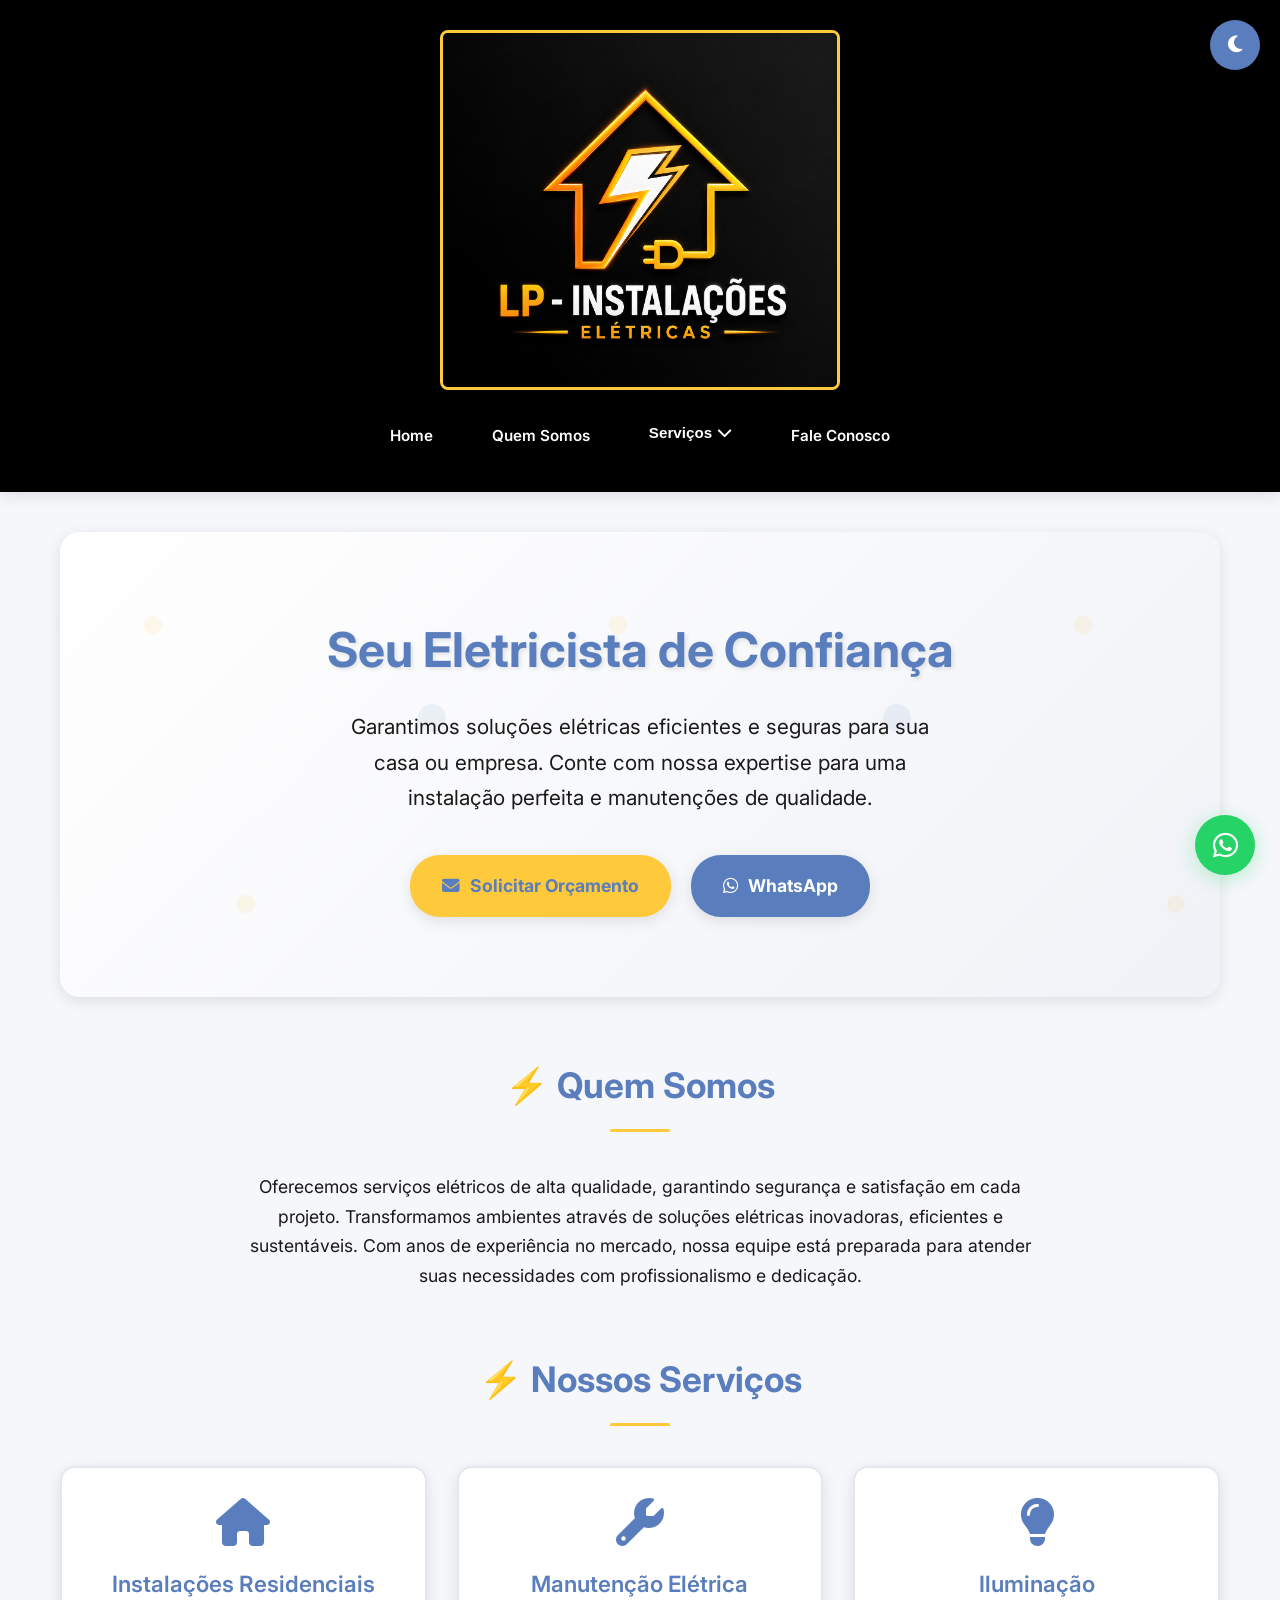
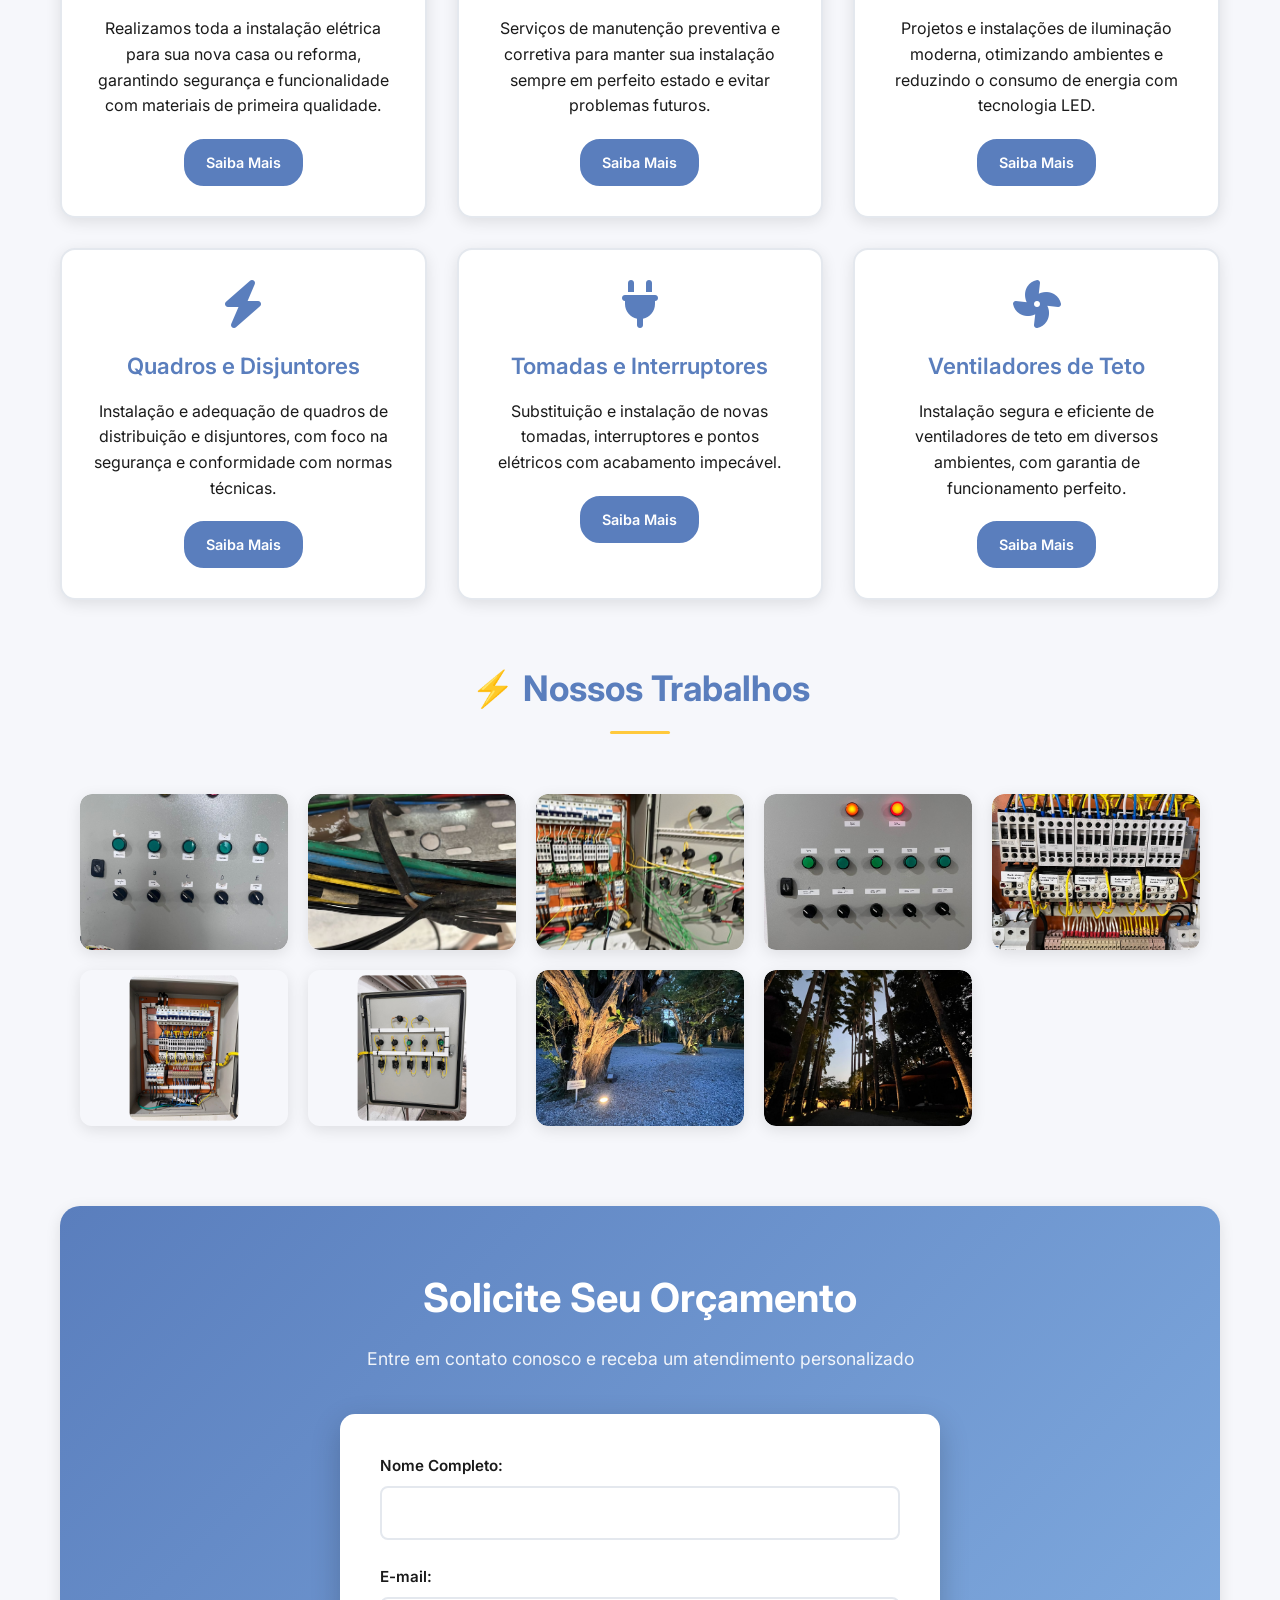
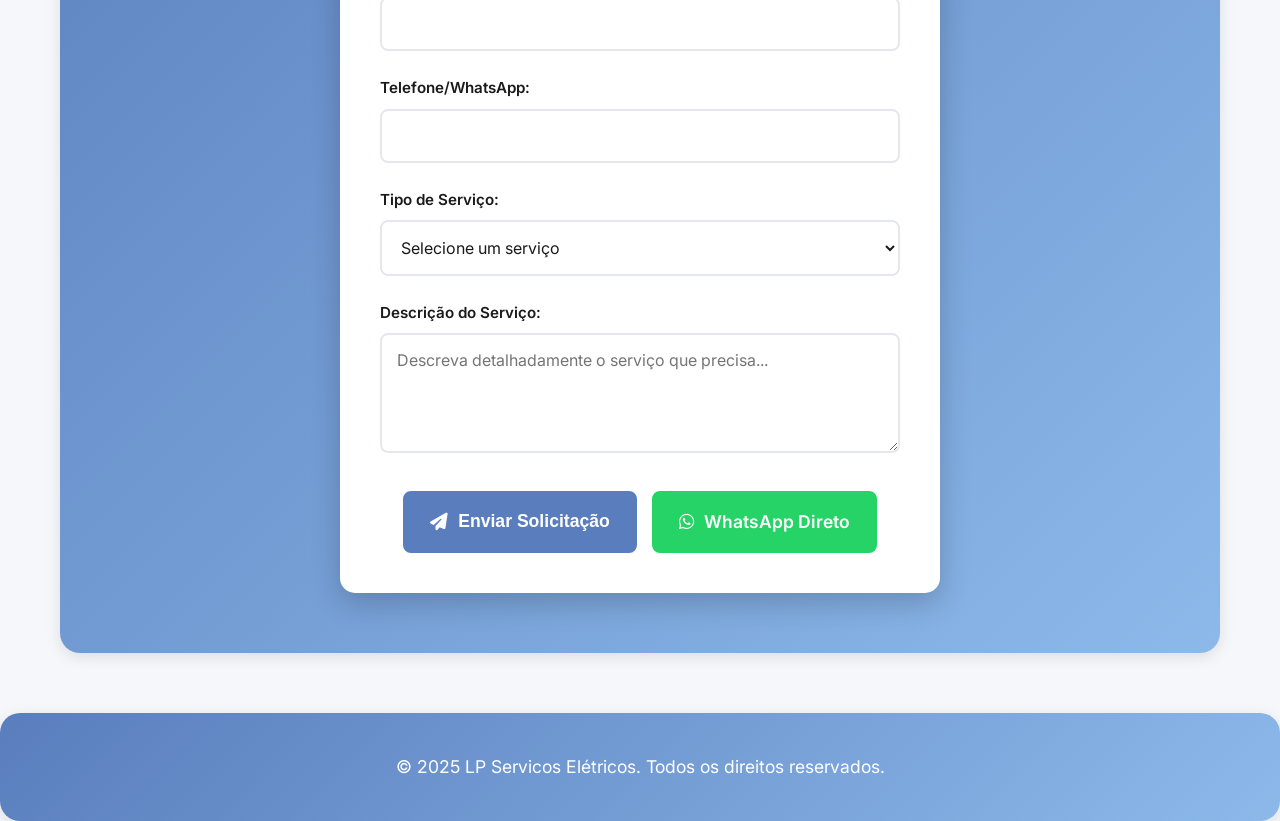
==== commit e90cc984: "Atualiza cabecalho e rodape do portfolio" ====
--- a/index.html
+++ b/index.html
@@ -107,7 +107,7 @@
 
     /* Header */
     header {
-      background: linear-gradient(135deg, var(--azul) 0%, var(--azul-claro) 100%);
+      background: #000;
       padding: 30px 20px;
       text-align: center;
       box-shadow: var(--shadow);
@@ -116,18 +116,25 @@
 
     .header-logo {
       display: flex;
+      flex-direction: column;
       align-items: center;
       justify-content: center;
-      gap: 20px;
-      margin-bottom: 20px;
-      flex-wrap: wrap;
+      gap: 12px;
+      width: fit-content;
+      max-width: 80vw;
+      margin: 0 auto 20px;
+      padding: 0;
+      background: transparent;
+      border: none;
+      border-radius: 0;
     }
 
     .slogan-img {
-      max-width: 80px;
+      width: min(50vw, 400px);
       height: auto;
-      border-radius: 10px;
-      box-shadow: 0 2px 8px rgba(0, 0, 0, 0.2);
+      border: 3px solid var(--amarelo);
+      border-radius: 8px;
+      box-shadow: 0 4px 14px rgba(0, 0, 0, 0.35);
     }
 
     h1 {
@@ -1008,8 +1015,9 @@
       }
 
       .header-logo {
-        flex-direction: column;
-        gap: 15px;
+        max-width: 84vw;
+        padding: 5px 8px;
+        gap: 8px;
       }
 
       nav {
@@ -1142,10 +1150,6 @@
   <header>
     <div class="header-logo">
       <img src="imagens/Logo.png" alt="Logo Leonardo Serviços Elétricos" class="slogan-img">
-      <div>
-        <h1>Leonardo Serviços Elétricos</h1>
-        <p>Elétrica com confiança e responsabilidade!</p>
-      </div>
     </div>
     <nav>
       <a href="#home">Home</a>
@@ -1281,19 +1285,6 @@
       </div>
     </section>
 
-    <!-- Video Section -->
-    <section class="video-section">
-      <h3>Veja Nosso Trabalho em Ação!</h3>
-      <div class="video-responsive">
-        <iframe src="https://www.youtube.com/embed/pC94Rhea4qQ?autoplay=0&loop=1&playlist=pC94Rhea4qQ"
-          title="Leonardo Serviços Elétricos - Trabalho em Ação"
-          allow="accelerometer; clipboard-write; encrypted-media; gyroscope; picture-in-picture" allowfullscreen>
-        </iframe>
-      </div>
-      <p>Este vídeo demonstra um pouco da qualidade e dedicação que aplicamos em nossos serviços elétricos residenciais.
-      </p>
-    </section>
-
     <!-- Contact Form -->
     <section id="contato" class="form-section">
       <h2>Solicite Seu Orçamento</h2>
@@ -1426,7 +1417,7 @@
 
   <!-- Footer -->
   <footer>
-    <p>&copy; 2025 Leonardo Pacheco Elétrica. Todos os direitos reservados.</p>
+    <p>&copy; 2025 LP Servicos Elétricos. Todos os direitos reservados.</p>
   </footer>
 
   <script>
@@ -1920,4 +1911,4 @@
   </script>
 </body>
 
-</html>+</html>
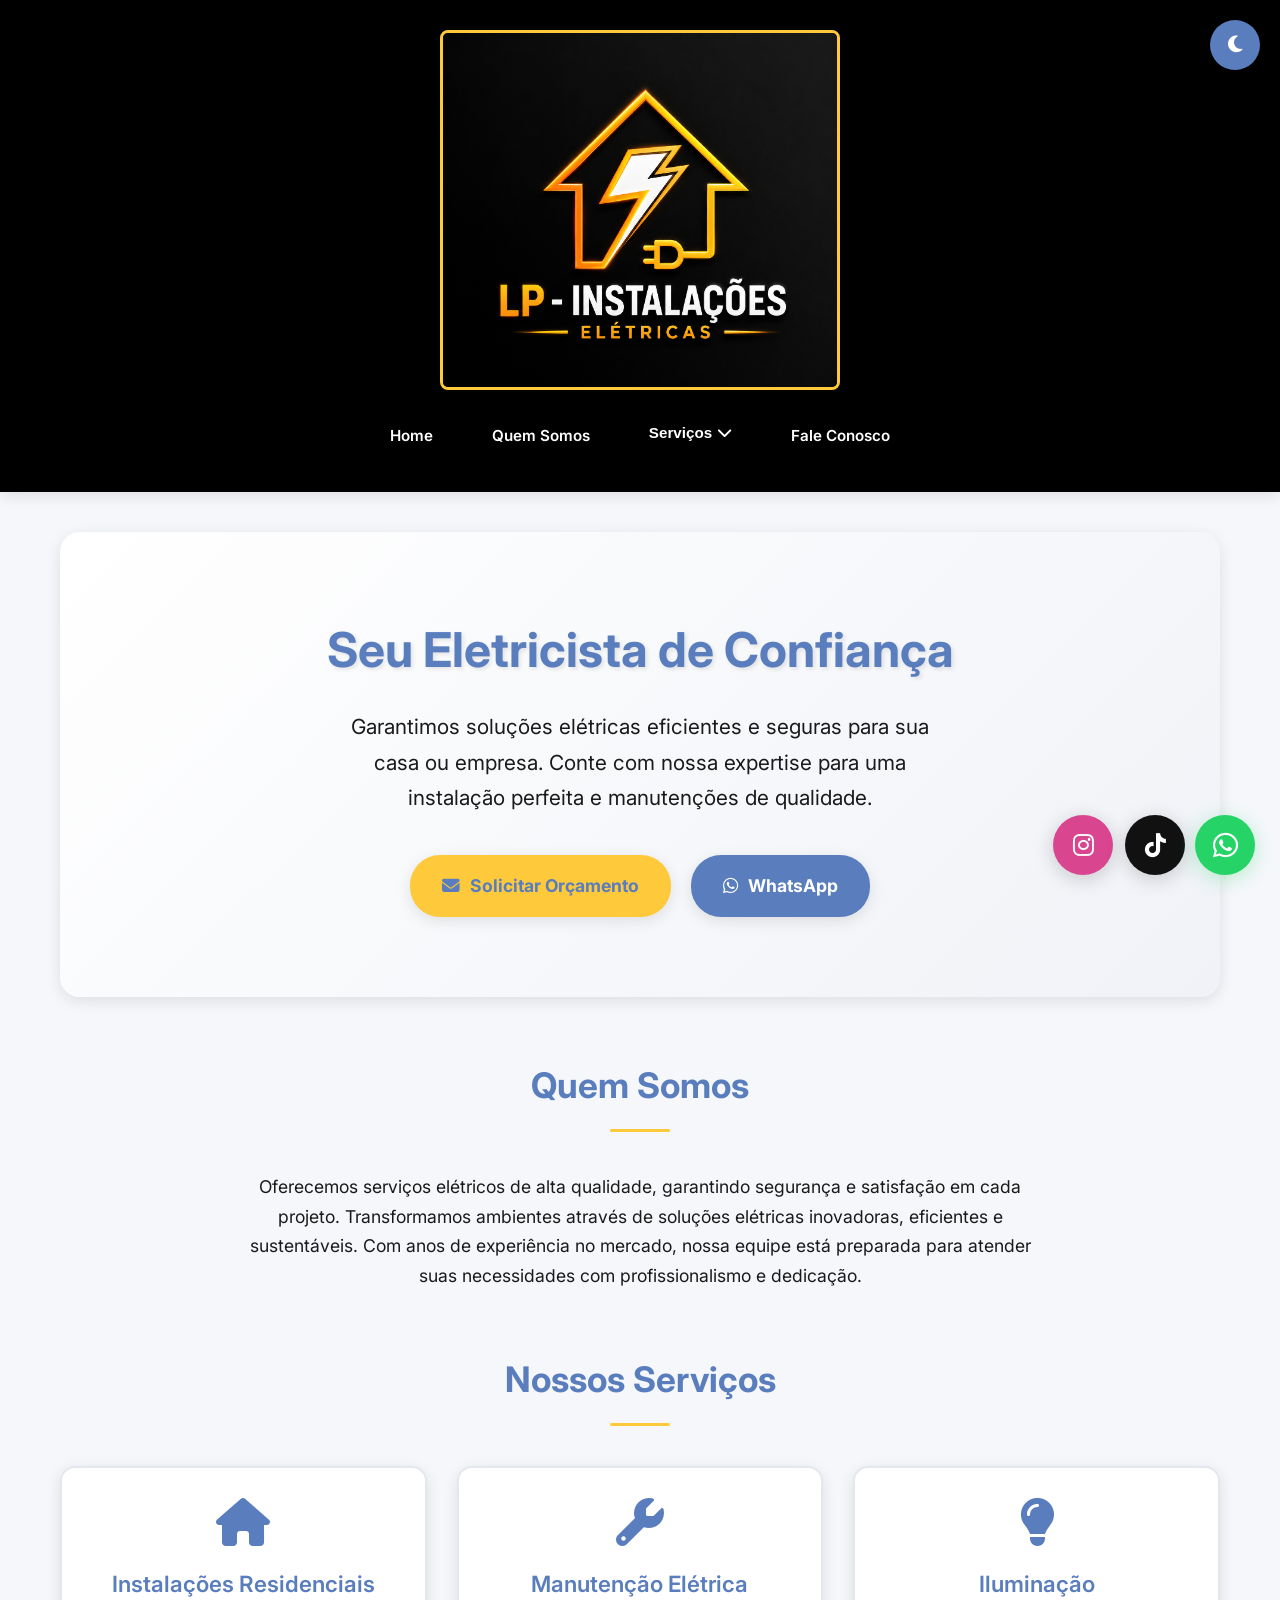
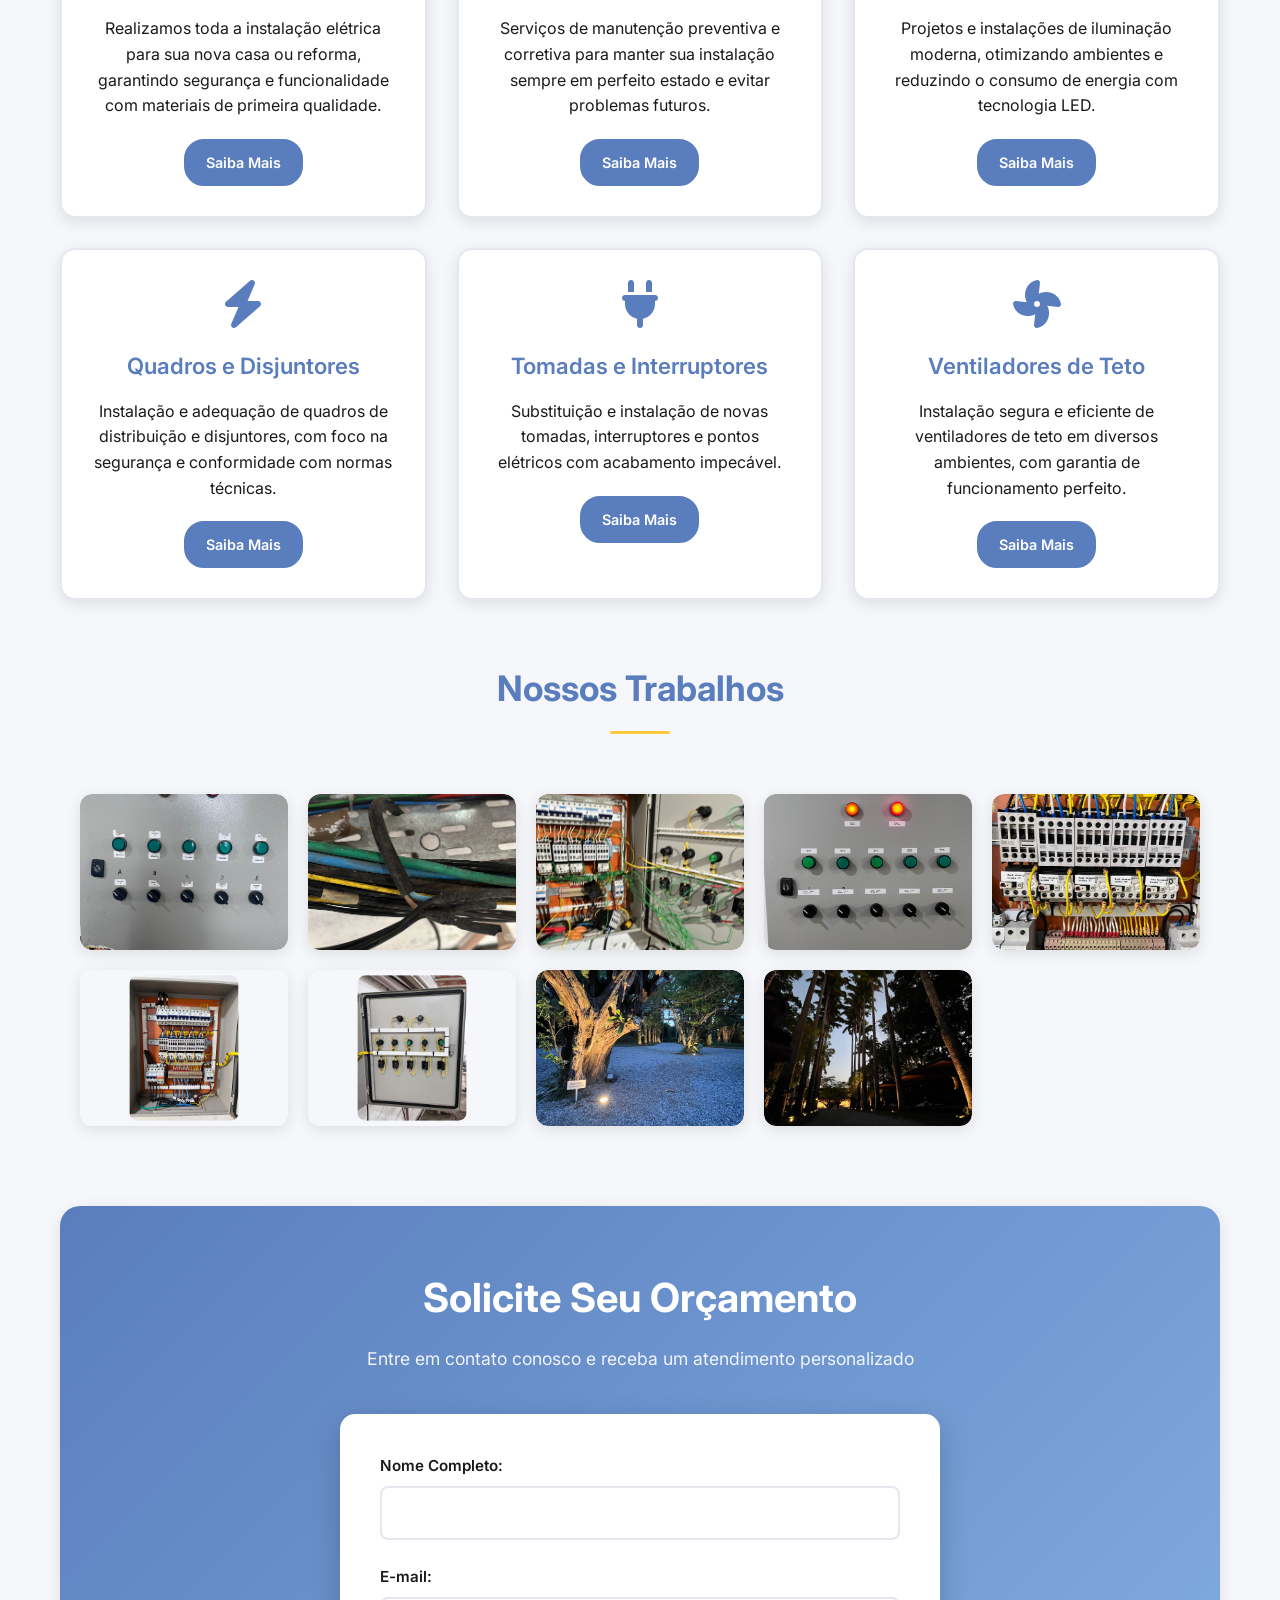
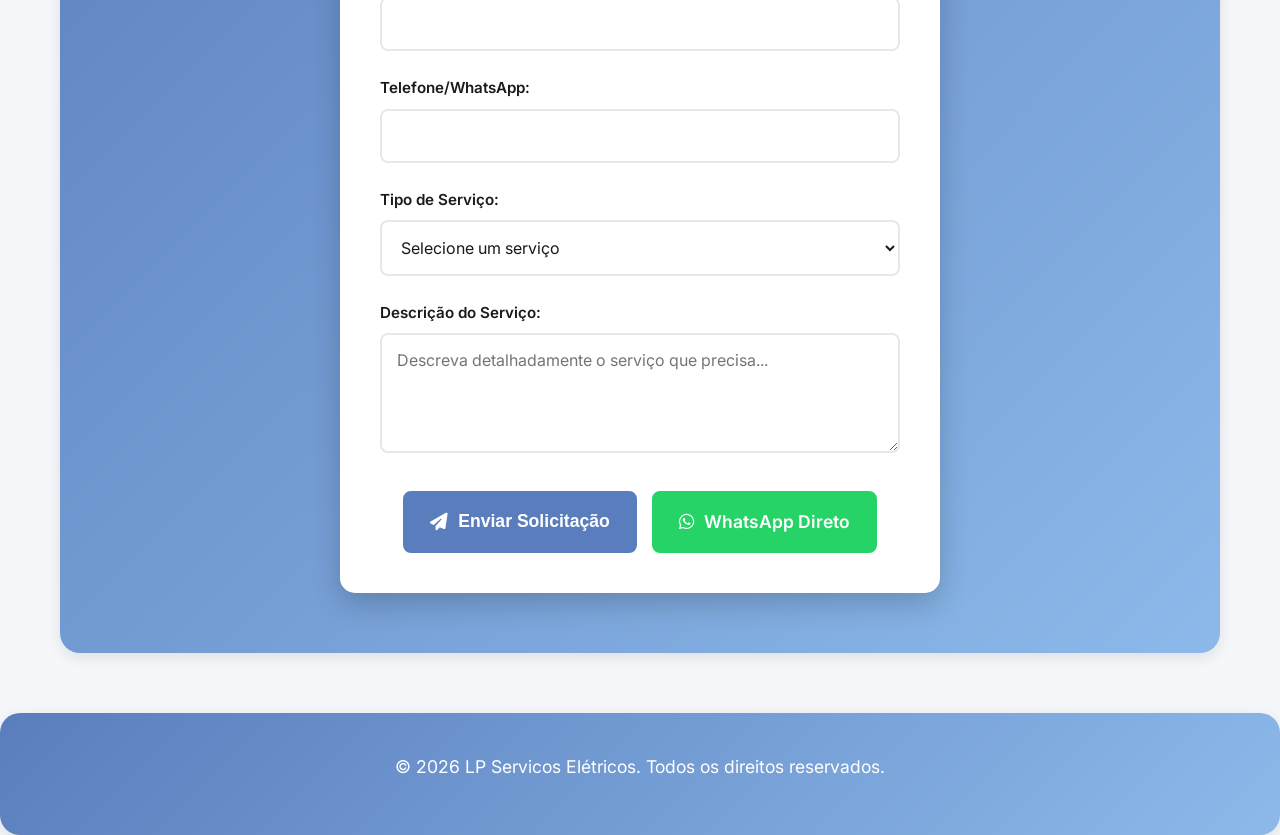
==== commit cbe9f3ca: "Ajusta layout e separa CSS e JS" ====
--- a/index.html
+++ b/index.html
@@ -4,19 +4,19 @@
 <head>
   <meta charset="UTF-8">
   <meta name="viewport" content="width=device-width, initial-scale=1.0">
-  <title>Leonardo Serviços Elétricos - Elétrica com Confiança</title>
+  <title>LP Instalações Elétricas - Elétrica com Confiança</title>
 
   <!-- SEO Meta Tags -->
   <meta name="description"
-    content="Leonardo Serviços Elétricos - Especialistas em instalações elétricas residenciais, manutenção, iluminação e quadros elétricos. Atendimento em toda região.">
+    content="LP Instalações Elétricas - Especialistas em instalações elétricas residenciais, manutenção, iluminação e quadros elétricos. Atendimento em toda região.">
   <meta name="keywords"
     content="eletricista, serviços elétricos, instalação elétrica, manutenção elétrica, iluminação, quadros elétricos">
-  <meta name="author" content="Leonardo Serviços Elétricos">
+  <meta name="author" content="LP Instalações Elétricas">
   <meta name="robots" content="index, follow">
 
   <!-- Open Graph / Facebook -->
   <meta property="og:type" content="website">
-  <meta property="og:title" content="Leonardo Serviços Elétricos">
+  <meta property="og:title" content="LP Instalações Elétricas">
   <meta property="og:description" content="Elétrica com confiança e responsabilidade!">
 
   <!-- Fonts and Icons -->
@@ -28,1116 +28,7 @@
   <link rel="icon"
     href="data:image/svg+xml,<svg xmlns=%22http://www.w3.org/2000/svg%22 viewBox=%220 0 100 100%22><text y=%22.9em%22 font-size=%2290%22>⚡</text></svg>">
 
-  <style>
-    :root {
-      --azul: #5A7EBD;
-      --azul-claro: #8CB9EA;
-      --amarelo: #ffc93c;
-      --cinza-bg: #f6f7fb;
-      --cinza-box: #f0f2f7;
-      --cinza-claro: #eee;
-      --escuro: #20232a;
-      --texto: #1a1a1a;
-      --branco: #fff;
-      --borda: #e4e8ee;
-      --verde-whatsapp: #25d366;
-      --shadow: 0 4px 15px rgba(0, 0, 0, 0.1);
-    }
-
-    body.dark-mode {
-      --azul: #7DA6DE;
-      --azul-claro: #A3CCE8;
-      --amarelo: #ffc93c;
-      --cinza-bg: #1a1a1a;
-      --cinza-box: #2a2a2a;
-      --cinza-claro: #444;
-      --escuro: #f0f0f0;
-      --texto: #e0e0e0;
-      --branco: #2a2a2a;
-      --borda: #444;
-      --verde-whatsapp: #25d366;
-      --shadow: 0 4px 15px rgba(0, 0, 0, 0.3);
-    }
-
-    * {
-      margin: 0;
-      padding: 0;
-      box-sizing: border-box;
-    }
-
-    html {
-      scroll-behavior: smooth;
-      font-size: 16px;
-    }
-
-    body {
-      background: var(--cinza-bg);
-      font-family: 'Inter', -apple-system, BlinkMacSystemFont, 'Segoe UI', sans-serif;
-      color: var(--texto);
-      transition: all 0.3s ease;
-      line-height: 1.6;
-      font-weight: 400;
-    }
-
-    /* Dark Mode Toggle */
-    #dark-mode-toggle {
-      position: fixed;
-      top: 20px;
-      right: 20px;
-      background: var(--azul);
-      color: var(--branco);
-      border: none;
-      border-radius: 50%;
-      width: 50px;
-      height: 50px;
-      display: flex;
-      align-items: center;
-      justify-content: center;
-      font-size: 1.2rem;
-      cursor: pointer;
-      z-index: 1000;
-      box-shadow: var(--shadow);
-      transition: all 0.3s ease;
-    }
-
-    #dark-mode-toggle:hover {
-      transform: scale(1.1);
-      box-shadow: 0 6px 20px rgba(0, 0, 0, 0.25);
-    }
-
-    /* Header */
-    header {
-      background: #000;
-      padding: 30px 20px;
-      text-align: center;
-      box-shadow: var(--shadow);
-      position: relative;
-    }
-
-    .header-logo {
-      display: flex;
-      flex-direction: column;
-      align-items: center;
-      justify-content: center;
-      gap: 12px;
-      width: fit-content;
-      max-width: 80vw;
-      margin: 0 auto 20px;
-      padding: 0;
-      background: transparent;
-      border: none;
-      border-radius: 0;
-    }
-
-    .slogan-img {
-      width: min(50vw, 400px);
-      height: auto;
-      border: 3px solid var(--amarelo);
-      border-radius: 8px;
-      box-shadow: 0 4px 14px rgba(0, 0, 0, 0.35);
-    }
-
-    h1 {
-      color: var(--branco);
-      font-size: clamp(1.8rem, 4vw, 2.5rem);
-      font-weight: 800;
-      margin: 0;
-      letter-spacing: 1px;
-      text-shadow: 2px 2px 4px rgba(0, 0, 0, 0.3);
-    }
-
-    header p {
-      color: var(--amarelo);
-      font-size: clamp(1rem, 2.5vw, 1.2rem);
-      margin: 10px 0 20px 0;
-      font-weight: 600;
-      text-shadow: 1px 1px 2px rgba(0, 0, 0, 0.3);
-    }
-
-    /* Navigation */
-    nav {
-      display: flex;
-      justify-content: center;
-      gap: 15px;
-      flex-wrap: wrap;
-    }
-
-    nav a,
-    .dropdown .dropbtn {
-      text-decoration: none;
-      color: var(--branco);
-      font-weight: 600;
-      padding: 12px 20px;
-      border-radius: 25px;
-      transition: all 0.3s ease;
-      font-size: 0.95rem;
-      position: relative;
-      background: transparent;
-      cursor: pointer;
-      border: 2px solid transparent;
-      display: inline-flex;
-      align-items: center;
-      gap: 5px;
-    }
-
-    nav a:hover,
-    .dropdown:hover .dropbtn {
-      background: var(--amarelo);
-      color: var(--azul);
-      transform: translateY(-2px);
-      box-shadow: 0 4px 12px rgba(255, 201, 60, 0.4);
-      border-color: var(--amarelo);
-    }
-
-    .dropdown {
-      position: relative;
-      display: inline-block;
-    }
-
-    .dropdown-content {
-      display: none;
-      position: absolute;
-      background-color: var(--branco);
-      min-width: 220px;
-      box-shadow: 0 8px 24px rgba(0, 0, 0, 0.15);
-      z-index: 1001;
-      left: 50%;
-      transform: translateX(-50%);
-      top: 100%;
-      border-radius: 12px;
-      padding: 10px 0;
-      border: 1px solid var(--borda);
-      margin-top: 5px;
-    }
-
-    .dropdown-content a {
-      color: var(--azul) !important;
-      padding: 12px 20px;
-      text-decoration: none;
-      display: block;
-      text-align: left;
-      font-weight: 500;
-      background: transparent;
-      border-radius: 0;
-      transition: all 0.3s ease;
-      border: none;
-    }
-
-    .dropdown-content a:hover {
-      background: var(--azul-claro);
-      color: var(--branco) !important;
-      transform: none;
-    }
-
-    .dropdown:hover .dropdown-content {
-      display: block;
-      animation: slideDown 0.3s ease;
-    }
-
-    @keyframes slideDown {
-      from {
-        opacity: 0;
-        transform: translateX(-50%) translateY(-10px);
-      }
-
-      to {
-        opacity: 1;
-        transform: translateX(-50%) translateY(0);
-      }
-    }
-
-    /* Main Content */
-    main {
-      max-width: 1200px;
-      margin: 40px auto;
-      padding: 0 20px;
-    }
-
-    /* Hero Section */
-    .hero-section {
-      text-align: center;
-      padding: 80px 40px;
-      margin-bottom: 60px;
-      background: linear-gradient(135deg, var(--branco) 0%, var(--cinza-box) 100%);
-      border-radius: 20px;
-      box-shadow: var(--shadow);
-      position: relative;
-      overflow: hidden;
-    }
-
-    .hero-section::before {
-      content: '';
-      position: absolute;
-      top: 0;
-      left: 0;
-      right: 0;
-      bottom: 0;
-      background: url('data:image/svg+xml,<svg xmlns="http://www.w3.org/2000/svg" viewBox="0 0 100 100"><circle cx="20" cy="20" r="2" fill="%23ffc93c" opacity="0.1"/><circle cx="80" cy="40" r="3" fill="%235A7EBD" opacity="0.1"/><circle cx="40" cy="80" r="2" fill="%23ffc93c" opacity="0.1"/></svg>');
-      pointer-events: none;
-    }
-
-    .hero-content {
-      position: relative;
-      z-index: 1;
-    }
-
-    .hero-section h2 {
-      font-size: clamp(2rem, 5vw, 3rem);
-      color: var(--azul);
-      margin-bottom: 20px;
-      font-weight: 700;
-      text-shadow: 2px 2px 4px rgba(0, 0, 0, 0.1);
-    }
-
-    .hero-section p {
-      font-size: clamp(1.1rem, 2.5vw, 1.3rem);
-      color: var(--texto);
-      margin-bottom: 40px;
-      max-width: 600px;
-      margin-left: auto;
-      margin-right: auto;
-      line-height: 1.7;
-    }
-
-    .cta-buttons {
-      display: flex;
-      gap: 20px;
-      justify-content: center;
-      flex-wrap: wrap;
-      margin-top: 30px;
-    }
-
-    .cta-btn {
-      padding: 15px 30px;
-      border-radius: 30px;
-      text-decoration: none;
-      font-weight: 700;
-      font-size: 1.1rem;
-      transition: all 0.3s ease;
-      display: inline-flex;
-      align-items: center;
-      gap: 10px;
-      box-shadow: var(--shadow);
-      border: 2px solid transparent;
-    }
-
-    .cta-btn.primary {
-      background: var(--amarelo);
-      color: var(--azul);
-    }
-
-    .cta-btn.secondary {
-      background: var(--azul);
-      color: var(--branco);
-    }
-
-    .cta-btn:hover {
-      transform: translateY(-3px);
-      box-shadow: 0 8px 25px rgba(0, 0, 0, 0.2);
-    }
-
-    /* Section Titles */
-    .section-title {
-      font-size: clamp(1.8rem, 4vw, 2.2rem);
-      color: var(--azul);
-      text-align: center;
-      margin: 60px 0 40px 0;
-      font-weight: 700;
-      position: relative;
-    }
-
-    .section-title::after {
-      content: '';
-      display: block;
-      width: 60px;
-      height: 3px;
-      background: var(--amarelo);
-      margin: 15px auto;
-      border-radius: 2px;
-    }
-
-    /* Services Grid */
-    .services-grid {
-      display: grid;
-      grid-template-columns: repeat(auto-fit, minmax(320px, 1fr));
-      gap: 30px;
-      margin: 40px 0;
-    }
-
-    .service-card {
-      background: var(--branco);
-      padding: 30px;
-      border-radius: 15px;
-      text-align: center;
-      transition: all 0.3s ease;
-      border: 2px solid var(--borda);
-      box-shadow: var(--shadow);
-      position: relative;
-      overflow: hidden;
-    }
-
-    .service-card::before {
-      content: '';
-      position: absolute;
-      top: 0;
-      left: 0;
-      right: 0;
-      height: 4px;
-      background: linear-gradient(90deg, var(--azul), var(--amarelo));
-      transform: scaleX(0);
-      transition: transform 0.3s ease;
-    }
-
-    .service-card:hover::before {
-      transform: scaleX(1);
-    }
-
-    .service-card:hover {
-      transform: translateY(-8px);
-      box-shadow: 0 15px 35px rgba(0, 0, 0, 0.15);
-      border-color: var(--azul-claro);
-    }
-
-    .service-card i {
-      font-size: 3rem;
-      color: var(--azul);
-      margin-bottom: 20px;
-      transition: all 0.3s ease;
-    }
-
-    .service-card:hover i {
-      color: var(--amarelo);
-      transform: scale(1.1);
-    }
-
-    .service-card h3 {
-      font-size: 1.4rem;
-      color: var(--azul);
-      margin-bottom: 15px;
-      font-weight: 600;
-    }
-
-    .service-card p {
-      color: var(--texto);
-      line-height: 1.6;
-      margin-bottom: 20px;
-    }
-
-    .btn-saiba-mais {
-      background: var(--azul);
-      color: var(--branco);
-      padding: 10px 20px;
-      border-radius: 20px;
-      text-decoration: none;
-      font-weight: 600;
-      font-size: 0.9rem;
-      transition: all 0.3s ease;
-      display: inline-block;
-      border: 2px solid var(--azul);
-    }
-
-    .btn-saiba-mais:hover {
-      background: var(--amarelo);
-      color: var(--azul);
-      border-color: var(--amarelo);
-      transform: translateY(-2px);
-    }
-
-    /* Gallery */
-    .gallery-container {
-      display: grid;
-      grid-template-columns: repeat(auto-fit, minmax(200px, 1fr));
-      gap: 20px;
-      margin: 40px 0;
-      padding: 20px;
-    }
-
-    .gallery-item {
-      cursor: pointer;
-      border: none;
-      background: none;
-      padding: 0;
-      position: relative;
-      overflow: hidden;
-      border-radius: 12px;
-      transition: all 0.3s ease;
-      aspect-ratio: 4/3;
-      box-shadow: var(--shadow);
-    }
-
-    .gallery-item img {
-      width: 100%;
-      height: 100%;
-      object-fit: cover;
-      border-radius: 12px;
-      transition: transform 0.3s ease;
-    }
-
-    .gallery-item:hover {
-      transform: translateY(-5px);
-      box-shadow: 0 10px 25px rgba(0, 0, 0, 0.2);
-    }
-
-    .gallery-item:hover img {
-      transform: scale(1.05);
-    }
-
-    /* Correção de orientação para imagens específicas */
-    .img-rotate-90 {
-      transform: rotate(90deg) !important;
-    }
-
-    .img-rotate-270 {
-      transform: rotate(270deg) !important;
-    }
-
-    .gallery-item:hover .img-rotate-90 {
-      transform: rotate(90deg) scale(1.05) !important;
-    }
-
-    .gallery-item:hover .img-rotate-270 {
-      transform: rotate(270deg) scale(1.05) !important;
-    }
-
-    /* Rotação no modal também */
-    .modal-content.img-rotate-90 {
-      transform: rotate(90deg) !important;
-    }
-
-    .modal-content.img-rotate-270 {
-      transform: rotate(270deg) !important;
-    }
-
-    /* Classe para diminuir tamanho específico das fotos depois2 e depois3 */
-    .img-small {
-      transform: scale(0.7) !important;
-    }
-
-    .img-rotate-270.img-small {
-      transform: rotate(270deg) scale(0.7) !important;
-    }
-
-    .gallery-item:hover .img-rotate-270.img-small {
-      transform: rotate(270deg) scale(0.75) !important;
-    }
-
-    .modal-content.img-rotate-270.img-small {
-      transform: rotate(270deg) scale(0.8) !important;
-    }
-
-    /* Modal */
-    .modal {
-      display: none;
-      position: fixed;
-      z-index: 10000;
-      left: 0;
-      top: 0;
-      width: 100%;
-      height: 100%;
-      background-color: rgba(0, 0, 0, 0.9);
-      backdrop-filter: blur(5px);
-      align-items: center;
-      justify-content: center;
-    }
-
-    .modal.show {
-      display: flex;
-      animation: fadeIn 0.3s ease;
-    }
-
-    .modal-content {
-      max-width: 90%;
-      max-height: 80%;
-      object-fit: contain;
-      border-radius: 10px;
-      box-shadow: 0 10px 30px rgba(0, 0, 0, 0.5);
-      animation: zoomIn 0.3s ease;
-    }
-
-    .close-modal {
-      position: absolute;
-      top: 20px;
-      right: 30px;
-      color: var(--branco);
-      font-size: 40px;
-      font-weight: bold;
-      cursor: pointer;
-      transition: color 0.3s ease;
-    }
-
-    .close-modal:hover {
-      color: var(--amarelo);
-    }
-
-    /* Modal de Serviços */
-    .modal-content-service {
-      background-color: var(--branco);
-      margin: auto;
-      padding: 40px;
-      border-radius: 15px;
-      box-shadow: 0 10px 40px rgba(0, 0, 0, 0.25);
-      max-width: 600px;
-      width: 90%;
-      position: relative;
-      animation: zoomIn 0.3s ease;
-      color: var(--texto);
-    }
-
-    .close-button-service {
-      color: var(--azul);
-      position: absolute;
-      top: 15px;
-      right: 25px;
-      font-size: 35px;
-      font-weight: bold;
-      transition: 0.3s;
-      cursor: pointer;
-    }
-
-    .close-button-service:hover,
-    .close-button-service:focus {
-      color: var(--azul-claro);
-      text-decoration: none;
-      cursor: pointer;
-    }
-
-    /* Dark mode para modal de serviços */
-    body.dark-mode .modal-content-service {
-      background-color: var(--cinza-box);
-      color: var(--texto);
-    }
-
-    /* Modal de Confirmação WhatsApp */
-    .whatsapp-confirmation-modal {
-      display: none;
-      position: fixed;
-      z-index: 10001;
-      left: 0;
-      top: 0;
-      width: 100%;
-      height: 100%;
-      background-color: rgba(0, 0, 0, 0.6);
-      backdrop-filter: blur(3px);
-      align-items: center;
-      justify-content: center;
-    }
-
-    .whatsapp-confirmation-modal.show {
-      display: flex;
-      animation: fadeIn 0.3s ease;
-    }
-
-    .whatsapp-confirmation-content {
-      background: var(--branco);
-      margin: auto;
-      padding: 30px;
-      border-radius: 15px;
-      box-shadow: 0 10px 40px rgba(0, 0, 0, 0.25);
-      max-width: 500px;
-      width: 90%;
-      text-align: center;
-      position: relative;
-      animation: zoomIn 0.3s ease;
-      color: var(--texto);
-    }
-
-    .whatsapp-confirmation-content h3 {
-      color: var(--verde-whatsapp);
-      margin-bottom: 20px;
-      font-size: 1.5rem;
-    }
-
-    .whatsapp-confirmation-content p {
-      margin: 15px 0;
-      line-height: 1.6;
-      color: var(--texto);
-    }
-
-    .whatsapp-confirmation-buttons {
-      display: flex;
-      gap: 15px;
-      margin-top: 25px;
-      justify-content: center;
-    }
-
-    .btn-whatsapp-confirm {
-      background: var(--verde-whatsapp);
-      color: white;
-      padding: 12px 20px;
-      border: none;
-      border-radius: 8px;
-      cursor: pointer;
-      font-weight: 600;
-      transition: all 0.3s ease;
-      display: flex;
-      align-items: center;
-      gap: 8px;
-    }
-
-    .btn-whatsapp-confirm:hover {
-      background: #128C7E;
-      transform: translateY(-2px);
-    }
-
-    .btn-cancel-whatsapp {
-      background: var(--cinza-borda);
-      color: var(--texto);
-      padding: 12px 20px;
-      border: none;
-      border-radius: 8px;
-      cursor: pointer;
-      font-weight: 600;
-      transition: all 0.3s ease;
-    }
-
-    .btn-cancel-whatsapp:hover {
-      background: var(--azul);
-      color: var(--branco);
-    }
-
-    body.dark-mode .whatsapp-confirmation-content {
-      background: var(--cinza-box);
-      color: var(--texto);
-    }
-
-    /* Estilo do conteúdo do modal de serviços */
-    #serviceModalContent h3 {
-      color: var(--azul);
-      font-size: 1.8rem;
-      margin-bottom: 20px;
-      font-weight: 700;
-    }
-
-    #serviceModalContent p {
-      color: var(--texto);
-      font-size: 1.1rem;
-      line-height: 1.6;
-      margin-bottom: 25px;
-    }
-
-    #serviceModalContent .btn-submit {
-      background: var(--azul);
-      color: var(--branco);
-      padding: 12px 25px;
-      border: none;
-      border-radius: 8px;
-      font-size: 1.1rem;
-      font-weight: 600;
-      cursor: pointer;
-      transition: all 0.3s ease;
-      text-decoration: none;
-      display: inline-flex;
-      align-items: center;
-      gap: 10px;
-    }
-
-    #serviceModalContent .btn-submit:hover {
-      background: var(--azul-claro);
-      transform: translateY(-2px);
-      box-shadow: 0 6px 20px rgba(0, 0, 0, 0.15);
-    }
-
-    .prev,
-    .next {
-      cursor: pointer;
-      position: absolute;
-      top: 50%;
-      width: auto;
-      padding: 16px;
-      margin-top: -22px;
-      color: white;
-      font-weight: bold;
-      font-size: 30px;
-      transition: 0.3s ease;
-      border-radius: 0 3px 3px 0;
-      user-select: none;
-      background-color: rgba(0, 0, 0, 0.5);
-    }
-
-    .next {
-      right: 0;
-      border-radius: 3px 0 0 3px;
-    }
-
-    .prev {
-      left: 0;
-      border-radius: 0 3px 3px 0;
-    }
-
-    .prev:hover,
-    .next:hover {
-      background-color: rgba(0, 0, 0, 0.8);
-    }
-
-    /* Form Section */
-    .form-section {
-      margin-top: 60px;
-      background: linear-gradient(135deg, var(--azul) 0%, var(--azul-claro) 100%);
-      padding: 60px 40px;
-      border-radius: 20px;
-      text-align: center;
-      box-shadow: var(--shadow);
-    }
-
-    .form-section h2 {
-      color: var(--branco);
-      font-size: clamp(1.8rem, 4vw, 2.5rem);
-      margin-bottom: 15px;
-      font-weight: 700;
-    }
-
-    .form-subtitle {
-      color: rgba(255, 255, 255, 0.9);
-      font-size: 1.1rem;
-      margin-bottom: 40px;
-    }
-
-    .contact-form {
-      max-width: 600px;
-      margin: 0 auto;
-      background: var(--branco);
-      padding: 40px;
-      border-radius: 15px;
-      box-shadow: 0 10px 30px rgba(0, 0, 0, 0.2);
-      text-align: left;
-    }
-
-    .form-group {
-      margin-bottom: 25px;
-    }
-
-    .form-group label {
-      display: block;
-      margin-bottom: 8px;
-      font-weight: 600;
-      color: var(--texto);
-      font-size: 0.95rem;
-    }
-
-    .form-group input,
-    .form-group select,
-    .form-group textarea {
-      width: 100%;
-      padding: 15px;
-      border: 2px solid var(--borda);
-      border-radius: 8px;
-      font-size: 1rem;
-      background: var(--branco);
-      color: var(--texto);
-      transition: all 0.3s ease;
-      font-family: inherit;
-    }
-
-    .form-group input:focus,
-    .form-group select:focus,
-    .form-group textarea:focus {
-      border-color: var(--azul);
-      outline: none;
-      box-shadow: 0 0 0 3px rgba(90, 126, 189, 0.1);
-    }
-
-    .form-group textarea {
-      min-height: 120px;
-      resize: vertical;
-    }
-
-    .form-buttons {
-      display: flex;
-      gap: 15px;
-      flex-wrap: wrap;
-      justify-content: center;
-      margin-top: 30px;
-    }
-
-    .btn-submit,
-    .btn-whatsapp {
-      background: var(--azul);
-      color: var(--branco);
-      padding: 15px 25px;
-      border: none;
-      border-radius: 8px;
-      font-size: 1.1rem;
-      font-weight: 600;
-      cursor: pointer;
-      transition: all 0.3s ease;
-      display: flex;
-      align-items: center;
-      gap: 10px;
-      text-decoration: none;
-      border: 2px solid var(--azul);
-    }
-
-    .btn-whatsapp {
-      background: var(--verde-whatsapp);
-      border-color: var(--verde-whatsapp);
-    }
-
-    .btn-submit:hover {
-      background: var(--amarelo);
-      color: var(--azul);
-      border-color: var(--amarelo);
-      transform: translateY(-2px);
-    }
-
-    .btn-whatsapp:hover {
-      background: #128C7E;
-      transform: translateY(-2px);
-    }
-
-    /* WhatsApp Float */
-    .whatsapp-float {
-      position: fixed;
-      width: 60px;
-      height: 60px;
-      bottom: 25px;
-      right: 25px;
-      background: var(--verde-whatsapp);
-      color: white;
-      border: none;
-      border-radius: 50%;
-      box-shadow: 0 4px 20px rgba(37, 211, 102, 0.3);
-      display: flex;
-      align-items: center;
-      justify-content: center;
-      z-index: 999;
-      font-size: 1.8rem;
-      transition: all 0.3s ease;
-      cursor: pointer;
-      text-decoration: none;
-    }
-
-    .whatsapp-float:hover {
-      background: #128C7E;
-      transform: scale(1.1);
-      box-shadow: 0 6px 25px rgba(37, 211, 102, 0.4);
-    }
-
-    /* Video Section */
-    .video-section {
-      background: var(--cinza-box);
-      padding: 40px;
-      border-radius: 15px;
-      margin: 40px 0;
-      text-align: center;
-      box-shadow: var(--shadow);
-    }
-
-    .video-responsive {
-      position: relative;
-      padding-bottom: 56.25%;
-      height: 0;
-      overflow: hidden;
-      max-width: 100%;
-      margin: 20px 0;
-      border-radius: 10px;
-      box-shadow: var(--shadow);
-    }
-
-    .video-responsive iframe {
-      position: absolute;
-      top: 0;
-      left: 0;
-      width: 100%;
-      height: 100%;
-      border: none;
-      border-radius: 10px;
-    }
-
-    /* Footer */
-    footer {
-      background: linear-gradient(135deg, var(--azul) 0%, var(--azul-claro) 100%);
-      color: var(--branco);
-      text-align: center;
-      padding: 40px 20px;
-      margin-top: 60px;
-      border-radius: 20px;
-      box-shadow: var(--shadow);
-    }
-
-    footer p {
-      margin: 0;
-      font-size: 1.1rem;
-    }
-
-    footer a {
-      color: var(--amarelo);
-      text-decoration: none;
-      font-weight: 600;
-    }
-
-    footer a:hover {
-      text-decoration: underline;
-    }
-
-    /* Animations */
-    @keyframes fadeIn {
-      from {
-        opacity: 0;
-      }
-
-      to {
-        opacity: 1;
-      }
-    }
-
-    @keyframes zoomIn {
-      from {
-        opacity: 0;
-        transform: scale(0.3);
-      }
-
-      to {
-        opacity: 1;
-        transform: scale(1);
-      }
-    }
-
-    @keyframes slideInRight {
-      from {
-        opacity: 0;
-        transform: translateX(100%);
-      }
-
-      to {
-        opacity: 1;
-        transform: translateX(0);
-      }
-    }
-
-    .fade-in {
-      animation: fadeIn 0.6s ease-in;
-    }
-
-    /* Responsive Design */
-    @media (max-width: 768px) {
-      header {
-        padding: 20px 15px;
-      }
-
-      .header-logo {
-        max-width: 84vw;
-        padding: 5px 8px;
-        gap: 8px;
-      }
-
-      nav {
-        gap: 10px;
-      }
-
-      nav a,
-      .dropdown .dropbtn {
-        padding: 10px 15px;
-        font-size: 0.9rem;
-      }
-
-      main {
-        padding: 0 15px;
-      }
-
-      .hero-section {
-        padding: 60px 20px;
-      }
-
-      .services-grid {
-        grid-template-columns: 1fr;
-        gap: 20px;
-      }
-
-      .gallery-container {
-        grid-template-columns: repeat(auto-fit, minmax(150px, 1fr));
-        gap: 15px;
-        padding: 15px;
-      }
-
-      .contact-form {
-        margin: 0 10px;
-        padding: 30px 20px;
-      }
-
-      .form-buttons {
-        flex-direction: column;
-      }
-
-      .cta-buttons {
-        flex-direction: column;
-        align-items: center;
-      }
-
-      #dark-mode-toggle {
-        width: 45px;
-        height: 45px;
-        top: 15px;
-        right: 15px;
-      }
-    }
-
-    @media (max-width: 480px) {
-      .whatsapp-float {
-        width: 50px;
-        height: 50px;
-        font-size: 1.5rem;
-        bottom: 20px;
-        right: 20px;
-      }
-
-      .prev,
-      .next {
-        padding: 12px;
-        font-size: 24px;
-      }
-    }
-
-    /* Print Styles for PDF Export */
-    @media print {
-      body {
-        background: white !important;
-        color: black !important;
-      }
-
-      .whatsapp-float,
-      #dark-mode-toggle {
-        display: none !important;
-      }
-
-      .modal {
-        display: none !important;
-      }
-
-      header {
-        position: static !important;
-      }
-
-      main {
-        margin-top: 0 !important;
-        box-shadow: none !important;
-      }
-    }
-
-    /* Utility Classes */
-    .sr-only {
-      position: absolute;
-      width: 1px;
-      height: 1px;
-      padding: 0;
-      margin: -1px;
-      overflow: hidden;
-      clip: rect(0, 0, 0, 0);
-      white-space: nowrap;
-      border: 0;
-    }
-
-    .text-center {
-      text-align: center;
-    }
-
-    .mt-4 {
-      margin-top: 2rem;
-    }
-
-    .mb-4 {
-      margin-bottom: 2rem;
-    }
-  </style>
+  <link rel="stylesheet" href="css/estilo.css">
 </head>
 
 <body>
@@ -1149,7 +40,7 @@
   <!-- Header -->
   <header>
     <div class="header-logo">
-      <img src="imagens/Logo.png" alt="Logo Leonardo Serviços Elétricos" class="slogan-img">
+      <img src="imagens/Logo.png" alt="Logo LP Instalações Elétricas" class="slogan-img">
     </div>
     <nav>
       <a href="#home">Home</a>
@@ -1192,7 +83,7 @@
 
     <!-- Quem Somos -->
     <section id="quem-somos">
-      <h2 class="section-title">⚡ Quem Somos</h2>
+      <h2 class="section-title">Quem Somos</h2>
       <p style="text-align: center; font-size: 1.1rem; line-height: 1.7; max-width: 800px; margin: 0 auto;">
         Oferecemos serviços elétricos de alta qualidade, garantindo segurança e satisfação em cada projeto.
         Transformamos ambientes através de soluções elétricas inovadoras, eficientes e sustentáveis.
@@ -1203,7 +94,7 @@
 
     <!-- Serviços -->
     <section id="servicos">
-      <h2 class="section-title">⚡ Nossos Serviços</h2>
+      <h2 class="section-title">Nossos Serviços</h2>
       <div class="services-grid">
         <div class="service-card" id="instalacoes-residenciais">
           <i class="fas fa-home"></i>
@@ -1251,7 +142,7 @@
 
     <!-- Galeria -->
     <section id="galeria">
-      <h2 class="section-title">⚡ Nossos Trabalhos</h2>
+      <h2 class="section-title">Nossos Trabalhos</h2>
       <div class="gallery-container">
         <button class="gallery-item" aria-label="Visualizar imagem - Antes">
           <img src="imagens/antes.jpeg" alt="Trabalho antes da reforma" data-index="0">
@@ -1415,500 +306,28 @@
     <i class="fab fa-whatsapp"></i>
   </button>
 
+  <div class="social-float-group" aria-label="Redes sociais">
+    <a class="social-float instagram js-social-link" data-social="instagram"
+      href="https://www.instagram.com/lpinstalacoeseletricas26?igsh=MTl4YTN1NXQxMnRqeA=="
+      target="_blank" rel="noopener noreferrer"
+      aria-label="Instagram da LP Instalações Elétricas">
+      <i class="fab fa-instagram" aria-hidden="true"></i>
+    </a>
+    <a class="social-float tiktok js-social-link" data-social="tiktok"
+      href="https://www.tiktok.com/@user771020362?_r=1&_t=ZS-9912tPTFswu"
+      target="_blank" rel="noopener noreferrer"
+      aria-label="TikTok da LP Instalações Elétricas">
+      <i class="fab fa-tiktok" aria-hidden="true"></i>
+    </a>
+  </div>
+
   <!-- Footer -->
   <footer>
-    <p>&copy; 2025 LP Servicos Elétricos. Todos os direitos reservados.</p>
+    <p>&copy; <span id="currentYear"></span> LP Servicos Elétricos. Todos os direitos reservados.</p>
   </footer>
 
-  <script>
-    // Dark Mode Toggle
-    const darkModeToggle = document.getElementById('dark-mode-toggle');
-    const body = document.body;
-    const toggleIcon = darkModeToggle.querySelector('i');
-
-    // Check for saved dark mode preference
-    if (localStorage.getItem('darkMode') === 'enabled') {
-      body.classList.add('dark-mode');
-      toggleIcon.classList.remove('fa-moon');
-      toggleIcon.classList.add('fa-sun');
-    }
-
-    darkModeToggle.addEventListener('click', () => {
-      body.classList.toggle('dark-mode');
-
-      if (body.classList.contains('dark-mode')) {
-        toggleIcon.classList.remove('fa-moon');
-        toggleIcon.classList.add('fa-sun');
-        localStorage.setItem('darkMode', 'enabled');
-      } else {
-        toggleIcon.classList.remove('fa-sun');
-        toggleIcon.classList.add('fa-moon');
-        localStorage.setItem('darkMode', 'disabled');
-      }
-    });
-
-    // Image Gallery Modal
-    const galleryItems = document.querySelectorAll('.gallery-item img');
-    const modal = document.getElementById('imageModal');
-    const modalImg = document.getElementById('modalImage');
-    const closeModal = document.querySelector('.close-modal');
-    let currentImageIndex = 0;
-
-    const images = [
-      'imagens/antes.jpeg',
-      'imagens/antes1.jpeg',
-      'imagens/antes2.jpeg',
-      'imagens/depois.jpeg',
-      'imagens/depois1.jpeg',
-      'imagens/depois2.jpeg',
-      'imagens/depois3.jpeg',
-      'imagens/foto8-2.jpeg',
-      'imagens/foto8-3.jpeg'
-    ];
-
-    galleryItems.forEach((img, index) => {
-      img.parentElement.addEventListener('click', () => {
-        modal.classList.add('show');
-        modalImg.src = img.src;
-        modalImg.alt = img.alt;
-        currentImageIndex = index;
-
-        // Aplicar rotação no modal se a imagem original tem classe de rotação
-        modalImg.className = 'modal-content'; // Reset classes
-        if (img.classList.contains('img-rotate-90')) {
-          modalImg.classList.add('img-rotate-90');
-        } else if (img.classList.contains('img-rotate-270')) {
-          modalImg.classList.add('img-rotate-270');
-        }
-
-        // Aplicar tamanho pequeno se a imagem original tem classe img-small
-        if (img.classList.contains('img-small')) {
-          modalImg.classList.add('img-small');
-        }
-      });
-    });
-
-    closeModal.addEventListener('click', () => {
-      modal.classList.remove('show');
-    });
-
-    modal.addEventListener('click', (e) => {
-      if (e.target === modal) {
-        modal.classList.remove('show');
-      }
-    });
-
-    // Navigation arrows for modal
-    function changeImage(direction) {
-      currentImageIndex += direction;
-
-      if (currentImageIndex >= images.length) {
-        currentImageIndex = 0;
-      } else if (currentImageIndex < 0) {
-        currentImageIndex = images.length - 1;
-      }
-
-      modalImg.src = images[currentImageIndex];
-
-      // Aplicar rotação baseada na imagem atual
-      const currentImg = galleryItems[currentImageIndex];
-      modalImg.className = 'modal-content'; // Reset classes
-      if (currentImg.classList.contains('img-rotate-90')) {
-        modalImg.classList.add('img-rotate-90');
-      } else if (currentImg.classList.contains('img-rotate-270')) {
-        modalImg.classList.add('img-rotate-270');
-      }
-
-      // Aplicar tamanho pequeno se a imagem atual tem classe img-small
-      if (currentImg.classList.contains('img-small')) {
-        modalImg.classList.add('img-small');
-      }
-    }
-
-    // Keyboard navigation
-    document.addEventListener('keydown', (e) => {
-      if (modal.classList.contains('show')) {
-        if (e.key === 'ArrowLeft') {
-          changeImage(-1);
-        } else if (e.key === 'ArrowRight') {
-          changeImage(1);
-        } else if (e.key === 'Escape') {
-          modal.classList.remove('show');
-        }
-      }
-    });
-
-    // Service Modal
-    const serviceButtons = document.querySelectorAll('.btn-saiba-mais');
-    const serviceModal = document.getElementById('serviceModal');
-    const serviceModalContent = document.getElementById('serviceModalContent');
-    const closeServiceModal = document.querySelector('.close-button-service');
-
-    const serviceDetails = {
-      'instalacoes': {
-        title: 'Instalações Residenciais',
-        content: `
-                    <h3>Instalações Elétricas Completas</h3>
-                    <ul>
-                        <li>Projetos elétricos residenciais</li>
-                        <li>Instalação de fiação completa</li>
-                        <li>Distribuição de circuitos</li>
-                        <li>Instalação de quadros de distribuição</li>
-                        <li>Aterramento e proteção</li>
-                        <li>Conformidade com normas ABNT</li>
-                    </ul>
-                    <p><strong>Garantia:</strong> em todos os serviços</p>
-                `
-      },
-      'manutencao': {
-        title: 'Manutenção Elétrica',
-        content: `
-                    <h3>Manutenção Preventiva e Corretiva</h3>
-                    <ul>
-                        <li>Inspeção de instalações elétricas</li>
-                        <li>Troca de componentes defeituosos</li>
-                        <li>Limpeza de quadros elétricos</li>
-                        <li>Verificação de aterramento</li>
-                        <li>Teste de disjuntores e DR</li>
-                        <li>Relatório técnico detalhado</li>
-                    </ul>
-                    <p><strong>Atendimento:</strong> 24h para emergências</p>
-                `
-      },
-      'iluminacao': {
-        title: 'Projetos de Iluminação',
-        content: `
-                    <h3>Iluminação Eficiente e Moderna</h3>
-                    <ul>
-                        <li>Projeto luminotécnico</li>
-                        <li>Instalação de LED</li>
-                        <li>Automação residencial</li>
-                        <li>Sensores de presença</li>
-                        <li>Dimers e controles</li>
-                        <li>Iluminação decorativa</li>
-                    </ul>
-                    <p><strong>Economia:</strong> Até 80% de redução no consumo</p>
-                `
-      },
-      'quadros': {
-        title: 'Quadros e Disjuntores',
-        content: `
-                    <h3>Quadros Elétricos e Proteção</h3>
-                    <ul>
-                        <li>Instalação de quadros de distribuição</li>
-                        <li>Disjuntores termomagnéticos</li>
-                        <li>Dispositivos DR</li>
-                        <li>DPS (proteção contra surtos)</li>
-                        <li>Organização e identificação</li>
-                        <li>Adequação às normas</li>
-                    </ul>
-                    <p><strong>Segurança:</strong> Proteção total da instalação</p>
-                `
-      },
-      'tomadas': {
-        title: 'Tomadas e Interruptores',
-        content: `
-                    <h3>Pontos Elétricos e Comando</h3>
-                    <ul>
-                        <li>Instalação de tomadas padrão NBR</li>
-                        <li>Interruptores simples e paralelos</li>
-                        <li>Tomadas USB integradas</li>
-                        <li>Dimers para iluminação</li>
-                        <li>Sensores de presença</li>
-                        <li>Acabamento em diversas cores</li>
-                    </ul>
-                    <p><strong>Qualidade:</strong> Materiais de primeira linha</p>
-                `
-      },
-      'ventiladores': {
-        title: 'Ventiladores de Teto',
-        content: `
-                    <h3>Instalação de Ventiladores</h3>
-                    <ul>
-                        <li>Instalação segura em lajes</li>
-                        <li>Reforço estrutural quando necessário</li>
-                        <li>Ventiladores com e sem luz</li>
-                        <li>Controle remoto</li>
-                        <li>Regulagem de velocidade</li>
-                        <li>Balanceamento perfeito</li>
-                    </ul>
-                    <p><strong>Conforto:</strong> Ventilação eficiente e silenciosa</p>
-                `
-      }
-    };
-
-    serviceButtons.forEach(button => {
-      button.addEventListener('click', (e) => {
-        e.preventDefault();
-        const serviceType = button.getAttribute('data-service');
-        const service = serviceDetails[serviceType];
-
-        if (service) {
-          serviceModalContent.innerHTML = `
-                        <h2>${service.title}</h2>
-                        ${service.content}
-                        <div style="margin-top: 30px; text-align: center;">
-                            <a href="#contato" class="btn-submit" onclick="closeServiceModalHandler()">
-                                <i class="fas fa-envelope"></i>
-                                Solicitar Orçamento
-                            </a>
-                        </div>
-                    `;
-          serviceModal.classList.add('show');
-        }
-      });
-    });
-
-    closeServiceModal.addEventListener('click', () => {
-      serviceModal.classList.remove('show');
-    });
-
-    serviceModal.addEventListener('click', (e) => {
-      if (e.target === serviceModal) {
-        serviceModal.classList.remove('show');
-      }
-    });
-
-    function closeServiceModalHandler() {
-      serviceModal.classList.remove('show');
-    }
-
-    // Contact Form
-    const contactForm = document.getElementById('contactForm');
-    const whatsappConfirmationModal = document.getElementById('whatsappConfirmationModal');
-    const confirmWhatsappBtn = document.getElementById('confirmWhatsappBtn');
-    const cancelWhatsappBtn = document.getElementById('cancelWhatsappBtn');
-    let pendingWhatsappUrl = '';
-
-    contactForm.addEventListener('submit', (e) => {
-      e.preventDefault();
-
-      const formData = new FormData(contactForm);
-      const data = {
-        nome: formData.get('nome'),
-        email: formData.get('email'),
-        telefone: formData.get('telefone'),
-        servico: formData.get('servico'),
-        mensagem: formData.get('mensagem')
-      };
-
-      // Create WhatsApp message
-      const message = `*Solicitação de Orçamento*\n\n` +
-        `*Nome:* ${data.nome}\n` +
-        `*Email:* ${data.email}\n` +
-        `*Telefone:* ${data.telefone}\n` +
-        `*Serviço:* ${data.servico}\n` +
-        `*Descrição:* ${data.mensagem}`;
-
-      pendingWhatsappUrl = `https://wa.me/5524981715411?text=${encodeURIComponent(message)}`;
-
-      // Show WhatsApp confirmation modal
-      whatsappConfirmationModal.classList.add('show');
-    });
-
-    // WhatsApp confirmation modal handlers
-    confirmWhatsappBtn.addEventListener('click', () => {
-      // Open WhatsApp
-      window.open(pendingWhatsappUrl, '_blank');
-
-      // Close modal
-      whatsappConfirmationModal.classList.remove('show');
-
-      // Reset form
-      contactForm.reset();
-
-      // Show brief success message
-      setTimeout(() => {
-        const successToast = document.createElement('div');
-        successToast.innerHTML = `
-          <div style="
-            position: fixed;
-            top: 20px;
-            right: 20px;
-            background: var(--verde-whatsapp);
-            color: white;
-            padding: 15px 20px;
-            border-radius: 8px;
-            box-shadow: 0 4px 20px rgba(0,0,0,0.2);
-            z-index: 10002;
-            animation: slideInRight 0.3s ease;
-          ">
-            <i class="fas fa-check-circle"></i> Redirecionado para WhatsApp com sucesso!
-          </div>
-        `;
-        document.body.appendChild(successToast);
-
-        setTimeout(() => {
-          successToast.remove();
-        }, 3000);
-      }, 500);
-    });
-
-    cancelWhatsappBtn.addEventListener('click', () => {
-      whatsappConfirmationModal.classList.remove('show');
-      pendingWhatsappUrl = '';
-    });
-
-    // Close modal when clicking outside
-    whatsappConfirmationModal.addEventListener('click', (e) => {
-      if (e.target === whatsappConfirmationModal) {
-        whatsappConfirmationModal.classList.remove('show');
-        pendingWhatsappUrl = '';
-      }
-    });
-
-    // WhatsApp Direct Contact (Float Button)
-    const whatsappFloatBtn = document.getElementById('whatsappFloatBtn');
-    const whatsappDirectModal = document.getElementById('whatsappDirectModal');
-    const confirmDirectWhatsappBtn = document.getElementById('confirmDirectWhatsappBtn');
-    const cancelDirectWhatsappBtn = document.getElementById('cancelDirectWhatsappBtn');
-
-    whatsappFloatBtn.addEventListener('click', () => {
-      whatsappDirectModal.classList.add('show');
-    });
-
-    confirmDirectWhatsappBtn.addEventListener('click', () => {
-      // Create direct contact message
-      const directMessage = `Olá! 👋\n\nVi o site da Leonardo Serviços Elétricos e gostaria de conversar sobre serviços elétricos.\n\nPodemos conversar?`;
-      const directWhatsappUrl = `https://wa.me/5524981715411?text=${encodeURIComponent(directMessage)}`;
-      
-      // Open WhatsApp
-      window.open(directWhatsappUrl, '_blank');
-      
-      // Close modal
-      whatsappDirectModal.classList.remove('show');
-      
-      // Show brief success message
-      setTimeout(() => {
-        const successToast = document.createElement('div');
-        successToast.innerHTML = `
-          <div style="
-            position: fixed;
-            top: 20px;
-            right: 20px;
-            background: var(--verde-whatsapp);
-            color: white;
-            padding: 15px 20px;
-            border-radius: 8px;
-            box-shadow: 0 4px 20px rgba(0,0,0,0.2);
-            z-index: 10002;
-            animation: slideInRight 0.3s ease;
-          ">
-            <i class="fab fa-whatsapp"></i> Conversa iniciada no WhatsApp!
-          </div>
-        `;
-        document.body.appendChild(successToast);
-        
-        setTimeout(() => {
-          successToast.remove();
-        }, 3000);
-      }, 500);
-    });
-
-    cancelDirectWhatsappBtn.addEventListener('click', () => {
-      whatsappDirectModal.classList.remove('show');
-    });
-
-    // Close direct modal when clicking outside
-    whatsappDirectModal.addEventListener('click', (e) => {
-      if (e.target === whatsappDirectModal) {
-        whatsappDirectModal.classList.remove('show');
-      }
-    });
-
-    // Smooth scrolling for navigation links
-    document.querySelectorAll('a[href^="#"]').forEach(anchor => {
-      anchor.addEventListener('click', function (e) {
-        e.preventDefault();
-        const target = document.querySelector(this.getAttribute('href'));
-        if (target) {
-          target.scrollIntoView({
-            behavior: 'smooth',
-            block: 'start'
-          });
-        }
-      });
-    });
-
-    // Intersection Observer for animations
-    const observerOptions = {
-      threshold: 0.1,
-      rootMargin: '0px 0px -50px 0px'
-    };
-
-    const observer = new IntersectionObserver((entries) => {
-      entries.forEach(entry => {
-        if (entry.isIntersecting) {
-          entry.target.classList.add('fade-in');
-        }
-      });
-    }, observerOptions);
-
-    // Observe sections for animation
-    document.querySelectorAll('section, .service-card').forEach(el => {
-      observer.observe(el);
-    });
-
-    // Phone number formatting
-    document.getElementById('telefone').addEventListener('input', function (e) {
-      let value = e.target.value.replace(/\D/g, '');
-      value = value.replace(/(\d{2})(\d)/, '($1) $2');
-      value = value.replace(/(\d{5})(\d)/, '$1-$2');
-      e.target.value = value;
-    });
-
-    // Scroll to top functionality
-    let scrollTopBtn = document.createElement('button');
-    scrollTopBtn.innerHTML = '<i class="fas fa-arrow-up"></i>';
-    scrollTopBtn.className = 'scroll-top-btn';
-    scrollTopBtn.style.cssText = `
-            position: fixed;
-            bottom: 100px;
-            right: 25px;
-            background: var(--azul);
-            color: white;
-            border: none;
-            border-radius: 50%;
-            width: 50px;
-            height: 50px;
-            cursor: pointer;
-            display: none;
-            z-index: 999;
-            box-shadow: var(--shadow);
-            transition: all 0.3s ease;
-        `;
-    document.body.appendChild(scrollTopBtn);
-
-    window.addEventListener('scroll', () => {
-      if (window.pageYOffset > 300) {
-        scrollTopBtn.style.display = 'flex';
-        scrollTopBtn.style.alignItems = 'center';
-        scrollTopBtn.style.justifyContent = 'center';
-      } else {
-        scrollTopBtn.style.display = 'none';
-      }
-    });
-
-    scrollTopBtn.addEventListener('click', () => {
-      window.scrollTo({
-        top: 0,
-        behavior: 'smooth'
-      });
-    });
-
-    // Loading animation
-    window.addEventListener('load', () => {
-      document.body.classList.add('loaded');
-    });
-
-    // Error handling for images
-    document.querySelectorAll('img').forEach(img => {
-      img.addEventListener('error', function () {
-        this.style.display = 'none';
-        console.warn('Imagem não encontrada:', this.src);
-      });
-    });
-  </script>
+  <script src="js/script.js"></script>
 </body>
 
 </html>
+
--- a/css/estilo.css
+++ b/css/estilo.css
@@ -0,0 +1,1146 @@
+    :root {
+      --azul: #5A7EBD;
+      --azul-claro: #8CB9EA;
+      --amarelo: #ffc93c;
+      --cinza-bg: #f6f7fb;
+      --cinza-box: #f0f2f7;
+      --cinza-claro: #eee;
+      --escuro: #20232a;
+      --texto: #1a1a1a;
+      --branco: #fff;
+      --borda: #e4e8ee;
+      --verde-whatsapp: #25d366;
+      --shadow: 0 4px 15px rgba(0, 0, 0, 0.1);
+    }
+
+    body.dark-mode {
+      --azul: #7DA6DE;
+      --azul-claro: #A3CCE8;
+      --amarelo: #ffc93c;
+      --cinza-bg: #1a1a1a;
+      --cinza-box: #2a2a2a;
+      --cinza-claro: #444;
+      --escuro: #f0f0f0;
+      --texto: #e0e0e0;
+      --branco: #2a2a2a;
+      --borda: #444;
+      --verde-whatsapp: #25d366;
+      --shadow: 0 4px 15px rgba(0, 0, 0, 0.3);
+    }
+
+    * {
+      margin: 0;
+      padding: 0;
+      box-sizing: border-box;
+    }
+
+    html {
+      scroll-behavior: smooth;
+      font-size: 16px;
+    }
+
+    body {
+      background: var(--cinza-bg);
+      font-family: 'Inter', -apple-system, BlinkMacSystemFont, 'Segoe UI', sans-serif;
+      color: var(--texto);
+      transition: all 0.3s ease;
+      line-height: 1.6;
+      font-weight: 400;
+    }
+
+    /* Dark Mode Toggle */
+    #dark-mode-toggle {
+      position: fixed;
+      top: 20px;
+      right: 20px;
+      background: var(--azul);
+      color: var(--branco);
+      border: none;
+      border-radius: 50%;
+      width: 50px;
+      height: 50px;
+      display: flex;
+      align-items: center;
+      justify-content: center;
+      font-size: 1.2rem;
+      cursor: pointer;
+      z-index: 1000;
+      box-shadow: var(--shadow);
+      transition: all 0.3s ease;
+    }
+
+    #dark-mode-toggle:hover {
+      transform: scale(1.1);
+      box-shadow: 0 6px 20px rgba(0, 0, 0, 0.25);
+    }
+
+    /* Header */
+    header {
+      background: #000;
+      padding: 30px 20px;
+      text-align: center;
+      box-shadow: var(--shadow);
+      position: relative;
+    }
+
+    .header-logo {
+      display: flex;
+      flex-direction: column;
+      align-items: center;
+      justify-content: center;
+      gap: 12px;
+      width: fit-content;
+      max-width: 80vw;
+      margin: 0 auto 20px;
+      padding: 0;
+      background: transparent;
+      border: none;
+      border-radius: 0;
+    }
+
+    .slogan-img {
+      width: min(50vw, 400px);
+      height: auto;
+      border: 3px solid var(--amarelo);
+      border-radius: 8px;
+      box-shadow: 0 4px 14px rgba(0, 0, 0, 0.35);
+    }
+
+    h1 {
+      color: var(--branco);
+      font-size: clamp(1.8rem, 4vw, 2.5rem);
+      font-weight: 800;
+      margin: 0;
+      letter-spacing: 1px;
+      text-shadow: 2px 2px 4px rgba(0, 0, 0, 0.3);
+    }
+
+    header p {
+      color: var(--amarelo);
+      font-size: clamp(1rem, 2.5vw, 1.2rem);
+      margin: 10px 0 20px 0;
+      font-weight: 600;
+      text-shadow: 1px 1px 2px rgba(0, 0, 0, 0.3);
+    }
+
+    /* Navigation */
+    nav {
+      display: flex;
+      justify-content: center;
+      gap: 15px;
+      flex-wrap: wrap;
+    }
+
+    nav a,
+    .dropdown .dropbtn {
+      text-decoration: none;
+      color: var(--branco);
+      font-weight: 600;
+      padding: 12px 20px;
+      border-radius: 25px;
+      transition: all 0.3s ease;
+      font-size: 0.95rem;
+      position: relative;
+      background: transparent;
+      cursor: pointer;
+      border: 2px solid transparent;
+      display: inline-flex;
+      align-items: center;
+      gap: 5px;
+    }
+
+    nav a:hover,
+    .dropdown:hover .dropbtn {
+      background: var(--amarelo);
+      color: var(--azul);
+      transform: translateY(-2px);
+      box-shadow: 0 4px 12px rgba(255, 201, 60, 0.4);
+      border-color: var(--amarelo);
+    }
+
+    .dropdown {
+      position: relative;
+      display: inline-block;
+    }
+
+    .dropdown-content {
+      display: none;
+      position: absolute;
+      background-color: var(--branco);
+      min-width: 220px;
+      box-shadow: 0 8px 24px rgba(0, 0, 0, 0.15);
+      z-index: 1001;
+      left: 50%;
+      transform: translateX(-50%);
+      top: 100%;
+      border-radius: 12px;
+      padding: 10px 0;
+      border: 1px solid var(--borda);
+      margin-top: 5px;
+    }
+
+    .dropdown-content a {
+      color: var(--azul) !important;
+      padding: 12px 20px;
+      text-decoration: none;
+      display: block;
+      text-align: left;
+      font-weight: 500;
+      background: transparent;
+      border-radius: 0;
+      transition: all 0.3s ease;
+      border: none;
+    }
+
+    .dropdown-content a:hover {
+      background: var(--azul-claro);
+      color: var(--branco) !important;
+      transform: none;
+    }
+
+    .dropdown:hover .dropdown-content {
+      display: block;
+      animation: slideDown 0.3s ease;
+    }
+
+    @keyframes slideDown {
+      from {
+        opacity: 0;
+        transform: translateX(-50%) translateY(-10px);
+      }
+
+      to {
+        opacity: 1;
+        transform: translateX(-50%) translateY(0);
+      }
+    }
+
+    /* Main Content */
+    main {
+      max-width: 1200px;
+      margin: 40px auto;
+      padding: 0 20px;
+    }
+
+    /* Hero Section */
+    .hero-section {
+      text-align: center;
+      padding: 80px 40px;
+      margin-bottom: 60px;
+      background: linear-gradient(135deg, var(--branco) 0%, var(--cinza-box) 100%);
+      border-radius: 20px;
+      box-shadow: var(--shadow);
+      position: relative;
+      overflow: hidden;
+    }
+
+    .hero-content {
+      position: relative;
+      z-index: 1;
+    }
+
+    .hero-section h2 {
+      font-size: clamp(2rem, 5vw, 3rem);
+      color: var(--azul);
+      margin-bottom: 20px;
+      font-weight: 700;
+      text-shadow: 2px 2px 4px rgba(0, 0, 0, 0.1);
+    }
+
+    .hero-section p {
+      font-size: clamp(1.1rem, 2.5vw, 1.3rem);
+      color: var(--texto);
+      margin-bottom: 40px;
+      max-width: 600px;
+      margin-left: auto;
+      margin-right: auto;
+      line-height: 1.7;
+    }
+
+    .cta-buttons {
+      display: flex;
+      gap: 20px;
+      justify-content: center;
+      flex-wrap: wrap;
+      margin-top: 30px;
+    }
+
+    .cta-btn {
+      padding: 15px 30px;
+      border-radius: 30px;
+      text-decoration: none;
+      font-weight: 700;
+      font-size: 1.1rem;
+      transition: all 0.3s ease;
+      display: inline-flex;
+      align-items: center;
+      gap: 10px;
+      box-shadow: var(--shadow);
+      border: 2px solid transparent;
+    }
+
+    .cta-btn.primary {
+      background: var(--amarelo);
+      color: var(--azul);
+    }
+
+    .cta-btn.secondary {
+      background: var(--azul);
+      color: var(--branco);
+    }
+
+    .cta-btn:hover {
+      transform: translateY(-3px);
+      box-shadow: 0 8px 25px rgba(0, 0, 0, 0.2);
+    }
+
+    /* Section Titles */
+    .section-title {
+      font-size: clamp(1.8rem, 4vw, 2.2rem);
+      color: var(--azul);
+      text-align: center;
+      margin: 60px 0 40px 0;
+      font-weight: 700;
+      position: relative;
+    }
+
+    .section-title::after {
+      content: '';
+      display: block;
+      width: 60px;
+      height: 3px;
+      background: var(--amarelo);
+      margin: 15px auto;
+      border-radius: 2px;
+    }
+
+    /* Services Grid */
+    .services-grid {
+      display: grid;
+      grid-template-columns: repeat(auto-fit, minmax(320px, 1fr));
+      gap: 30px;
+      margin: 40px 0;
+    }
+
+    .service-card {
+      background: var(--branco);
+      padding: 30px;
+      border-radius: 15px;
+      text-align: center;
+      transition: all 0.3s ease;
+      border: 2px solid var(--borda);
+      box-shadow: var(--shadow);
+      position: relative;
+      overflow: hidden;
+    }
+
+    .service-card::before {
+      content: '';
+      position: absolute;
+      top: 0;
+      left: 0;
+      right: 0;
+      height: 4px;
+      background: linear-gradient(90deg, var(--azul), var(--amarelo));
+      transform: scaleX(0);
+      transition: transform 0.3s ease;
+    }
+
+    .service-card:hover::before {
+      transform: scaleX(1);
+    }
+
+    .service-card:hover {
+      transform: translateY(-8px);
+      box-shadow: 0 15px 35px rgba(0, 0, 0, 0.15);
+      border-color: var(--azul-claro);
+    }
+
+    .service-card i {
+      font-size: 3rem;
+      color: var(--azul);
+      margin-bottom: 20px;
+      transition: all 0.3s ease;
+    }
+
+    .service-card:hover i {
+      color: var(--amarelo);
+      transform: scale(1.1);
+    }
+
+    .service-card h3 {
+      font-size: 1.4rem;
+      color: var(--azul);
+      margin-bottom: 15px;
+      font-weight: 600;
+    }
+
+    .service-card p {
+      color: var(--texto);
+      line-height: 1.6;
+      margin-bottom: 20px;
+    }
+
+    .btn-saiba-mais {
+      background: var(--azul);
+      color: var(--branco);
+      padding: 10px 20px;
+      border-radius: 20px;
+      text-decoration: none;
+      font-weight: 600;
+      font-size: 0.9rem;
+      transition: all 0.3s ease;
+      display: inline-block;
+      border: 2px solid var(--azul);
+    }
+
+    .btn-saiba-mais:hover {
+      background: var(--amarelo);
+      color: var(--azul);
+      border-color: var(--amarelo);
+      transform: translateY(-2px);
+    }
+
+    /* Gallery */
+    .gallery-container {
+      display: grid;
+      grid-template-columns: repeat(auto-fit, minmax(200px, 1fr));
+      gap: 20px;
+      margin: 40px 0;
+      padding: 20px;
+    }
+
+    .gallery-item {
+      cursor: pointer;
+      border: none;
+      background: none;
+      padding: 0;
+      position: relative;
+      overflow: hidden;
+      border-radius: 12px;
+      transition: all 0.3s ease;
+      aspect-ratio: 4/3;
+      box-shadow: var(--shadow);
+    }
+
+    .gallery-item img {
+      width: 100%;
+      height: 100%;
+      object-fit: cover;
+      border-radius: 12px;
+      transition: transform 0.3s ease;
+    }
+
+    .gallery-item:hover {
+      transform: translateY(-5px);
+      box-shadow: 0 10px 25px rgba(0, 0, 0, 0.2);
+    }
+
+    .gallery-item:hover img {
+      transform: scale(1.05);
+    }
+
+    /* Correção de orientação para imagens específicas */
+    .img-rotate-90 {
+      transform: rotate(90deg) !important;
+    }
+
+    .img-rotate-270 {
+      transform: rotate(270deg) !important;
+    }
+
+    .gallery-item:hover .img-rotate-90 {
+      transform: rotate(90deg) scale(1.05) !important;
+    }
+
+    .gallery-item:hover .img-rotate-270 {
+      transform: rotate(270deg) scale(1.05) !important;
+    }
+
+    /* Rotação no modal também */
+    .modal-content.img-rotate-90 {
+      transform: rotate(90deg) !important;
+    }
+
+    .modal-content.img-rotate-270 {
+      transform: rotate(270deg) !important;
+    }
+
+    /* Classe para diminuir tamanho específico das fotos depois2 e depois3 */
+    .img-small {
+      transform: scale(0.7) !important;
+    }
+
+    .img-rotate-270.img-small {
+      transform: rotate(270deg) scale(0.7) !important;
+    }
+
+    .gallery-item:hover .img-rotate-270.img-small {
+      transform: rotate(270deg) scale(0.75) !important;
+    }
+
+    .modal-content.img-rotate-270.img-small {
+      transform: rotate(270deg) scale(0.8) !important;
+    }
+
+    /* Modal */
+    .modal {
+      display: none;
+      position: fixed;
+      z-index: 10000;
+      left: 0;
+      top: 0;
+      width: 100%;
+      height: 100%;
+      background-color: rgba(0, 0, 0, 0.9);
+      backdrop-filter: blur(5px);
+      align-items: center;
+      justify-content: center;
+    }
+
+    .modal.show {
+      display: flex;
+      animation: fadeIn 0.3s ease;
+    }
+
+    .modal-content {
+      max-width: 90%;
+      max-height: 80%;
+      object-fit: contain;
+      border-radius: 10px;
+      box-shadow: 0 10px 30px rgba(0, 0, 0, 0.5);
+      animation: zoomIn 0.3s ease;
+    }
+
+    .close-modal {
+      position: absolute;
+      top: 20px;
+      right: 30px;
+      color: var(--branco);
+      font-size: 40px;
+      font-weight: bold;
+      cursor: pointer;
+      transition: color 0.3s ease;
+    }
+
+    .close-modal:hover {
+      color: var(--amarelo);
+    }
+
+    /* Modal de Serviços */
+    .modal-content-service {
+      background-color: var(--branco);
+      margin: auto;
+      padding: 40px;
+      border-radius: 15px;
+      box-shadow: 0 10px 40px rgba(0, 0, 0, 0.25);
+      max-width: 600px;
+      width: 90%;
+      position: relative;
+      animation: zoomIn 0.3s ease;
+      color: var(--texto);
+    }
+
+    .close-button-service {
+      color: var(--azul);
+      position: absolute;
+      top: 15px;
+      right: 25px;
+      font-size: 35px;
+      font-weight: bold;
+      transition: 0.3s;
+      cursor: pointer;
+    }
+
+    .close-button-service:hover,
+    .close-button-service:focus {
+      color: var(--azul-claro);
+      text-decoration: none;
+      cursor: pointer;
+    }
+
+    /* Dark mode para modal de serviços */
+    body.dark-mode .modal-content-service {
+      background-color: var(--cinza-box);
+      color: var(--texto);
+    }
+
+    /* Modal de Confirmação WhatsApp */
+    .whatsapp-confirmation-modal {
+      display: none;
+      position: fixed;
+      z-index: 10001;
+      left: 0;
+      top: 0;
+      width: 100%;
+      height: 100%;
+      background-color: rgba(0, 0, 0, 0.6);
+      backdrop-filter: blur(3px);
+      align-items: center;
+      justify-content: center;
+    }
+
+    .whatsapp-confirmation-modal.show {
+      display: flex;
+      animation: fadeIn 0.3s ease;
+    }
+
+    .whatsapp-confirmation-content {
+      background: var(--branco);
+      margin: auto;
+      padding: 30px;
+      border-radius: 15px;
+      box-shadow: 0 10px 40px rgba(0, 0, 0, 0.25);
+      max-width: 500px;
+      width: 90%;
+      text-align: center;
+      position: relative;
+      animation: zoomIn 0.3s ease;
+      color: var(--texto);
+    }
+
+    .whatsapp-confirmation-content h3 {
+      color: var(--verde-whatsapp);
+      margin-bottom: 20px;
+      font-size: 1.5rem;
+    }
+
+    .whatsapp-confirmation-content p {
+      margin: 15px 0;
+      line-height: 1.6;
+      color: var(--texto);
+    }
+
+    .whatsapp-confirmation-buttons {
+      display: flex;
+      gap: 15px;
+      margin-top: 25px;
+      justify-content: center;
+    }
+
+    .btn-whatsapp-confirm {
+      background: var(--verde-whatsapp);
+      color: white;
+      padding: 12px 20px;
+      border: none;
+      border-radius: 8px;
+      cursor: pointer;
+      font-weight: 600;
+      transition: all 0.3s ease;
+      display: flex;
+      align-items: center;
+      gap: 8px;
+    }
+
+    .btn-whatsapp-confirm:hover {
+      background: #128C7E;
+      transform: translateY(-2px);
+    }
+
+    .btn-cancel-whatsapp {
+      background: var(--cinza-borda);
+      color: var(--texto);
+      padding: 12px 20px;
+      border: none;
+      border-radius: 8px;
+      cursor: pointer;
+      font-weight: 600;
+      transition: all 0.3s ease;
+    }
+
+    .btn-cancel-whatsapp:hover {
+      background: var(--azul);
+      color: var(--branco);
+    }
+
+    body.dark-mode .whatsapp-confirmation-content {
+      background: var(--cinza-box);
+      color: var(--texto);
+    }
+
+    /* Estilo do conteúdo do modal de serviços */
+    #serviceModalContent h3 {
+      color: var(--azul);
+      font-size: 1.8rem;
+      margin-bottom: 20px;
+      font-weight: 700;
+    }
+
+    #serviceModalContent p {
+      color: var(--texto);
+      font-size: 1.1rem;
+      line-height: 1.6;
+      margin-bottom: 25px;
+    }
+
+    #serviceModalContent .btn-submit {
+      background: var(--azul);
+      color: var(--branco);
+      padding: 12px 25px;
+      border: none;
+      border-radius: 8px;
+      font-size: 1.1rem;
+      font-weight: 600;
+      cursor: pointer;
+      transition: all 0.3s ease;
+      text-decoration: none;
+      display: inline-flex;
+      align-items: center;
+      gap: 10px;
+    }
+
+    #serviceModalContent .btn-submit:hover {
+      background: var(--azul-claro);
+      transform: translateY(-2px);
+      box-shadow: 0 6px 20px rgba(0, 0, 0, 0.15);
+    }
+
+    .prev,
+    .next {
+      cursor: pointer;
+      position: absolute;
+      top: 50%;
+      width: auto;
+      padding: 16px;
+      margin-top: -22px;
+      color: white;
+      font-weight: bold;
+      font-size: 30px;
+      transition: 0.3s ease;
+      border-radius: 0 3px 3px 0;
+      user-select: none;
+      background-color: rgba(0, 0, 0, 0.5);
+    }
+
+    .next {
+      right: 0;
+      border-radius: 3px 0 0 3px;
+    }
+
+    .prev {
+      left: 0;
+      border-radius: 0 3px 3px 0;
+    }
+
+    .prev:hover,
+    .next:hover {
+      background-color: rgba(0, 0, 0, 0.8);
+    }
+
+    /* Form Section */
+    .form-section {
+      margin-top: 60px;
+      background: linear-gradient(135deg, var(--azul) 0%, var(--azul-claro) 100%);
+      padding: 60px 40px;
+      border-radius: 20px;
+      text-align: center;
+      box-shadow: var(--shadow);
+    }
+
+    .form-section h2 {
+      color: var(--branco);
+      font-size: clamp(1.8rem, 4vw, 2.5rem);
+      margin-bottom: 15px;
+      font-weight: 700;
+    }
+
+    .form-subtitle {
+      color: rgba(255, 255, 255, 0.9);
+      font-size: 1.1rem;
+      margin-bottom: 40px;
+    }
+
+    .contact-form {
+      max-width: 600px;
+      margin: 0 auto;
+      background: var(--branco);
+      padding: 40px;
+      border-radius: 15px;
+      box-shadow: 0 10px 30px rgba(0, 0, 0, 0.2);
+      text-align: left;
+    }
+
+    .form-group {
+      margin-bottom: 25px;
+    }
+
+    .form-group label {
+      display: block;
+      margin-bottom: 8px;
+      font-weight: 600;
+      color: var(--texto);
+      font-size: 0.95rem;
+    }
+
+    .form-group input,
+    .form-group select,
+    .form-group textarea {
+      width: 100%;
+      padding: 15px;
+      border: 2px solid var(--borda);
+      border-radius: 8px;
+      font-size: 1rem;
+      background: var(--branco);
+      color: var(--texto);
+      transition: all 0.3s ease;
+      font-family: inherit;
+    }
+
+    .form-group input:focus,
+    .form-group select:focus,
+    .form-group textarea:focus {
+      border-color: var(--azul);
+      outline: none;
+      box-shadow: 0 0 0 3px rgba(90, 126, 189, 0.1);
+    }
+
+    .form-group textarea {
+      min-height: 120px;
+      resize: vertical;
+    }
+
+    .form-buttons {
+      display: flex;
+      gap: 15px;
+      flex-wrap: wrap;
+      justify-content: center;
+      margin-top: 30px;
+    }
+
+    .btn-submit,
+    .btn-whatsapp {
+      background: var(--azul);
+      color: var(--branco);
+      padding: 15px 25px;
+      border: none;
+      border-radius: 8px;
+      font-size: 1.1rem;
+      font-weight: 600;
+      cursor: pointer;
+      transition: all 0.3s ease;
+      display: flex;
+      align-items: center;
+      gap: 10px;
+      text-decoration: none;
+      border: 2px solid var(--azul);
+    }
+
+    .btn-whatsapp {
+      background: var(--verde-whatsapp);
+      border-color: var(--verde-whatsapp);
+    }
+
+    .btn-submit:hover {
+      background: var(--amarelo);
+      color: var(--azul);
+      border-color: var(--amarelo);
+      transform: translateY(-2px);
+    }
+
+    .btn-whatsapp:hover {
+      background: #128C7E;
+      transform: translateY(-2px);
+    }
+
+    /* WhatsApp Float */
+    .whatsapp-float {
+      position: fixed;
+      width: 60px;
+      height: 60px;
+      bottom: 25px;
+      right: 25px;
+      background: var(--verde-whatsapp);
+      color: white;
+      border: none;
+      border-radius: 50%;
+      box-shadow: 0 4px 20px rgba(37, 211, 102, 0.3);
+      display: flex;
+      align-items: center;
+      justify-content: center;
+      z-index: 999;
+      font-size: 1.8rem;
+      transition: all 0.3s ease;
+      cursor: pointer;
+      text-decoration: none;
+    }
+
+    .whatsapp-float:hover {
+      background: #128C7E;
+      transform: scale(1.1);
+      box-shadow: 0 6px 25px rgba(37, 211, 102, 0.4);
+    }
+
+    .social-float-group {
+      position: fixed;
+      right: 95px;
+      bottom: 25px;
+      display: flex;
+      flex-direction: row;
+      gap: 12px;
+      z-index: 998;
+    }
+
+    .social-float {
+      width: 60px;
+      height: 60px;
+      border-radius: 50%;
+      display: flex;
+      align-items: center;
+      justify-content: center;
+      color: white;
+      text-decoration: none;
+      box-shadow: 0 4px 20px rgba(0, 0, 0, 0.18);
+      transition: all 0.3s ease;
+      font-size: 1.5rem;
+    }
+
+    .social-float:hover {
+      transform: scale(1.1);
+    }
+
+    .social-float.instagram {
+      background: #d9468f;
+    }
+
+    .social-float.tiktok {
+      background: #111111;
+    }
+
+    /* Video Section */
+    .video-section {
+      background: var(--cinza-box);
+      padding: 40px;
+      border-radius: 15px;
+      margin: 40px 0;
+      text-align: center;
+      box-shadow: var(--shadow);
+    }
+
+    .video-responsive {
+      position: relative;
+      padding-bottom: 56.25%;
+      height: 0;
+      overflow: hidden;
+      max-width: 100%;
+      margin: 20px 0;
+      border-radius: 10px;
+      box-shadow: var(--shadow);
+    }
+
+    .video-responsive iframe {
+      position: absolute;
+      top: 0;
+      left: 0;
+      width: 100%;
+      height: 100%;
+      border: none;
+      border-radius: 10px;
+    }
+
+    /* Footer */
+    footer {
+      background: linear-gradient(135deg, var(--azul) 0%, var(--azul-claro) 100%);
+      color: var(--branco);
+      text-align: center;
+      padding: 40px 20px;
+      margin-top: 60px;
+      border-radius: 20px;
+      box-shadow: var(--shadow);
+    }
+
+    footer p {
+      margin: 0 0 14px;
+      font-size: 1.1rem;
+    }
+
+    footer a {
+      color: var(--amarelo);
+      text-decoration: none;
+      font-weight: 600;
+    }
+
+    footer a:hover {
+      text-decoration: underline;
+    }
+
+    /* Animations */
+    @keyframes fadeIn {
+      from {
+        opacity: 0;
+      }
+
+      to {
+        opacity: 1;
+      }
+    }
+
+    @keyframes zoomIn {
+      from {
+        opacity: 0;
+        transform: scale(0.3);
+      }
+
+      to {
+        opacity: 1;
+        transform: scale(1);
+      }
+    }
+
+    @keyframes slideInRight {
+      from {
+        opacity: 0;
+        transform: translateX(100%);
+      }
+
+      to {
+        opacity: 1;
+        transform: translateX(0);
+      }
+    }
+
+    .fade-in {
+      animation: fadeIn 0.6s ease-in;
+    }
+
+    /* Responsive Design */
+    @media (max-width: 768px) {
+      header {
+        padding: 20px 15px;
+      }
+
+      .header-logo {
+        max-width: 84vw;
+        padding: 5px 8px;
+        gap: 8px;
+      }
+
+      nav {
+        gap: 10px;
+      }
+
+      nav a,
+      .dropdown .dropbtn {
+        padding: 10px 15px;
+        font-size: 0.9rem;
+      }
+
+      main {
+        padding: 0 15px;
+      }
+
+      .hero-section {
+        padding: 60px 20px;
+      }
+
+      .services-grid {
+        grid-template-columns: 1fr;
+        gap: 20px;
+      }
+
+      .gallery-container {
+        grid-template-columns: repeat(auto-fit, minmax(150px, 1fr));
+        gap: 15px;
+        padding: 15px;
+      }
+
+      .contact-form {
+        margin: 0 10px;
+        padding: 30px 20px;
+      }
+
+      .form-buttons {
+        flex-direction: column;
+      }
+
+      .cta-buttons {
+        flex-direction: column;
+        align-items: center;
+      }
+
+      #dark-mode-toggle {
+        width: 45px;
+        height: 45px;
+        top: 15px;
+        right: 15px;
+      }
+    }
+
+    @media (max-width: 480px) {
+      .whatsapp-float {
+        width: 50px;
+        height: 50px;
+        font-size: 1.5rem;
+        bottom: 20px;
+        right: 20px;
+      }
+
+      .social-float-group {
+        right: 78px;
+        bottom: 20px;
+      }
+
+      .social-float {
+        width: 50px;
+        height: 50px;
+        font-size: 1.25rem;
+      }
+
+      .prev,
+      .next {
+        padding: 12px;
+        font-size: 24px;
+      }
+    }
+
+    /* Print Styles for PDF Export */
+    @media print {
+      body {
+        background: white !important;
+        color: black !important;
+      }
+
+      .whatsapp-float,
+      #dark-mode-toggle {
+        display: none !important;
+      }
+
+      .modal {
+        display: none !important;
+      }
+
+      header {
+        position: static !important;
+      }
+
+      main {
+        margin-top: 0 !important;
+        box-shadow: none !important;
+      }
+    }
+
+    /* Utility Classes */
+    .sr-only {
+      position: absolute;
+      width: 1px;
+      height: 1px;
+      padding: 0;
+      margin: -1px;
+      overflow: hidden;
+      clip: rect(0, 0, 0, 0);
+      white-space: nowrap;
+      border: 0;
+    }
+
+    .text-center {
+      text-align: center;
+    }
+
+    .mt-4 {
+      margin-top: 2rem;
+    }
+
+    .mb-4 {
+      margin-bottom: 2rem;
+    }
+  
+
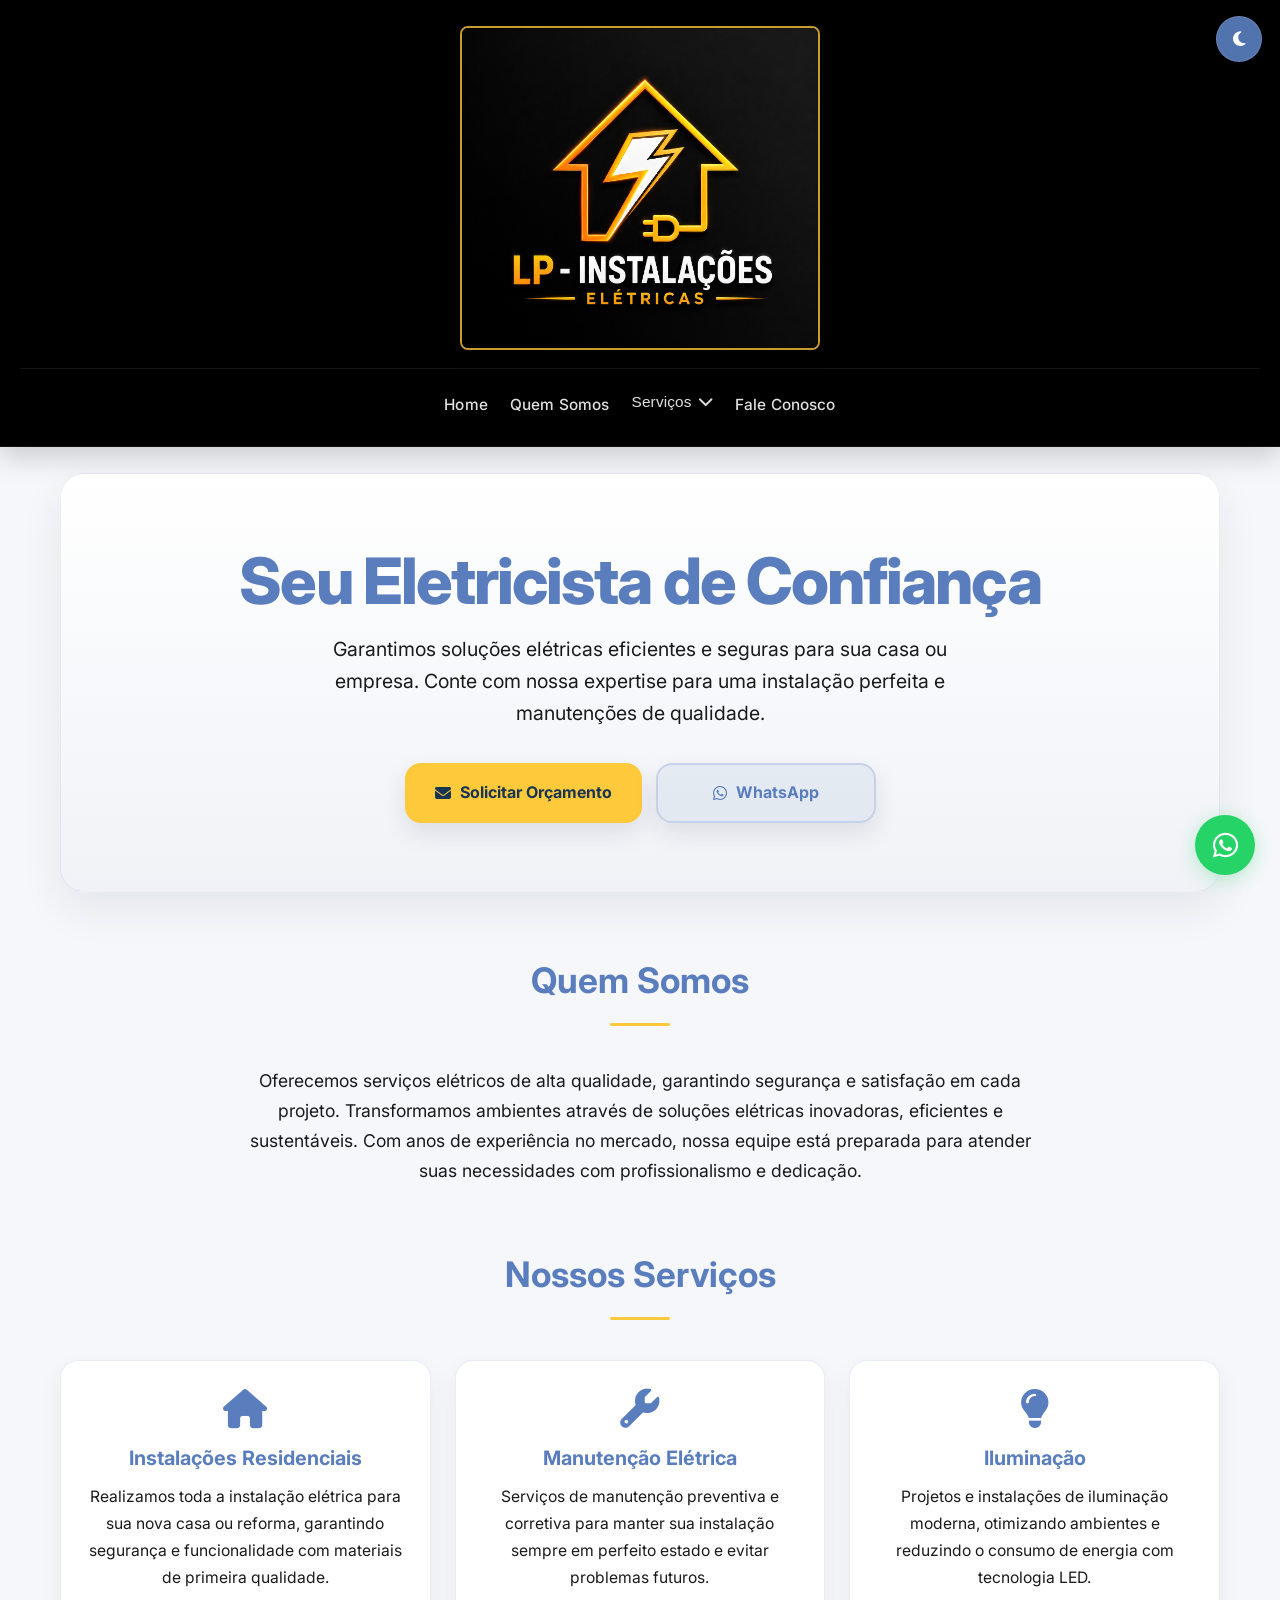
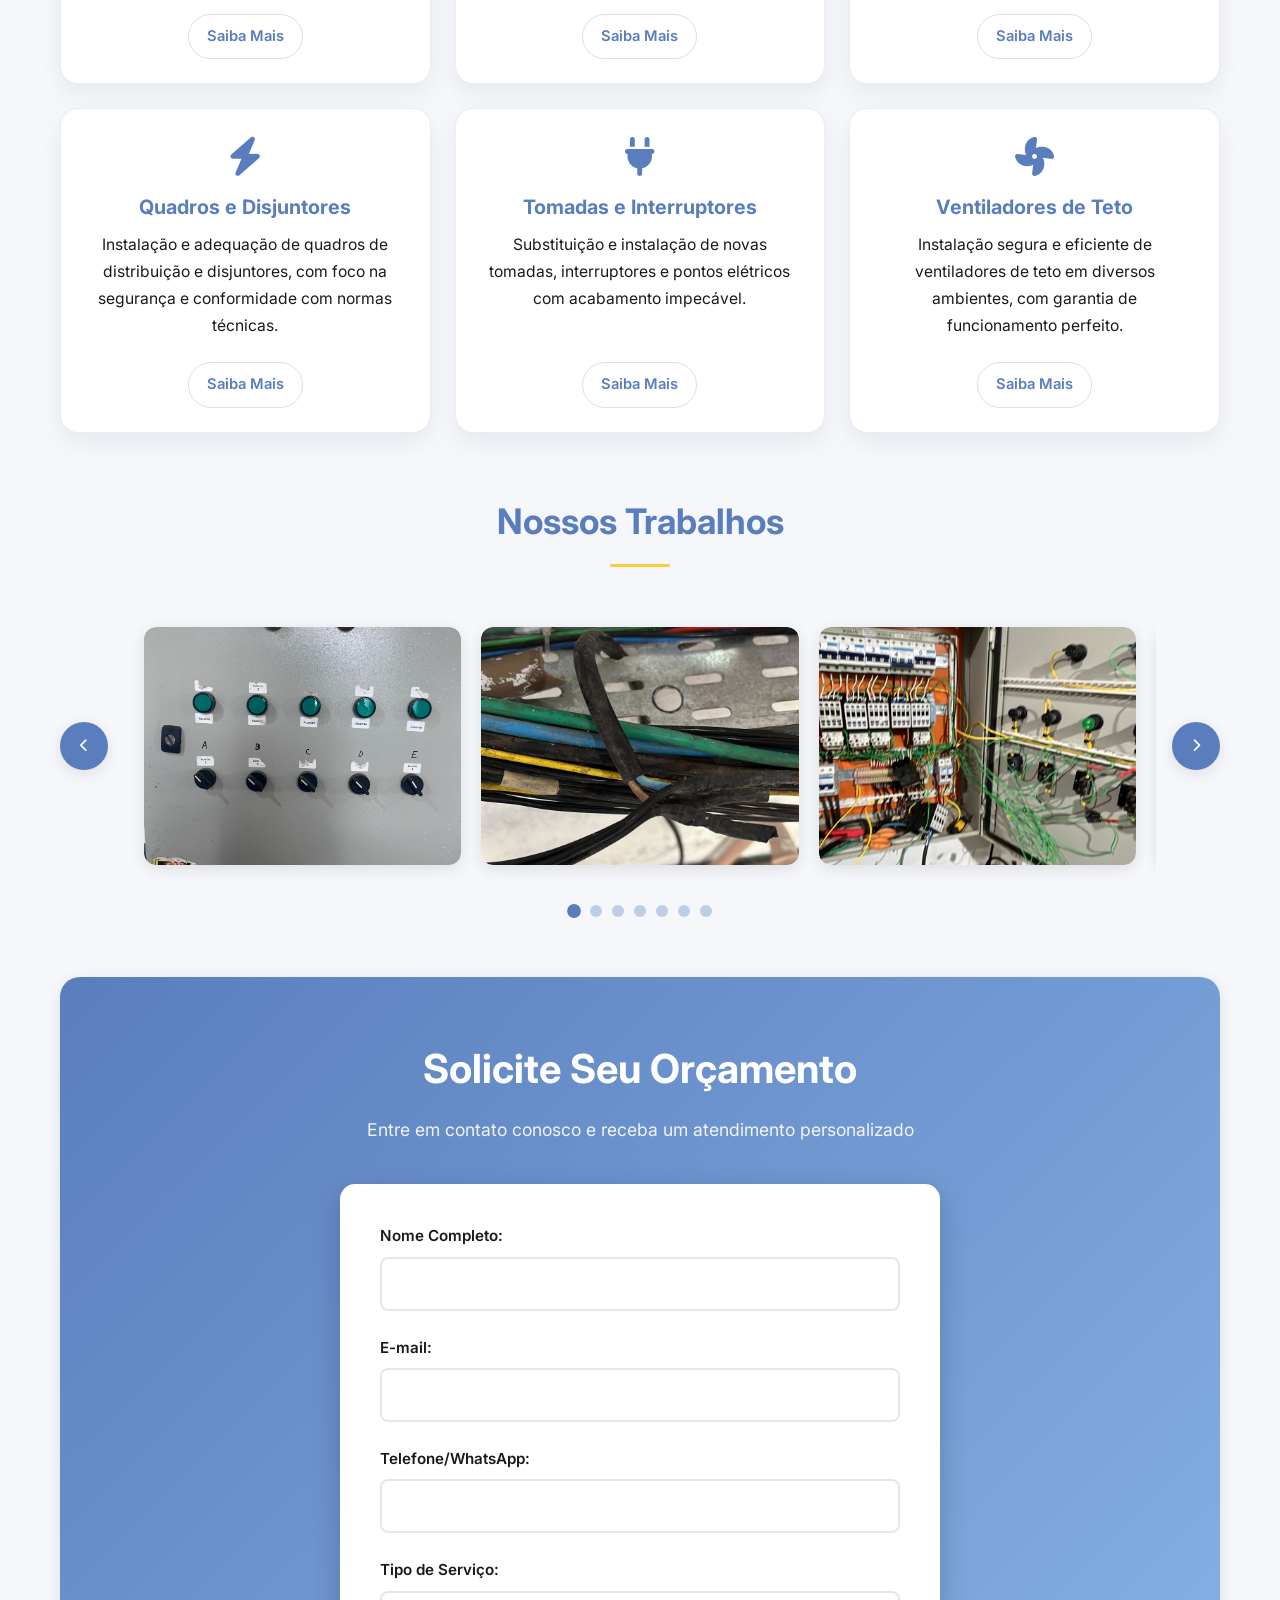
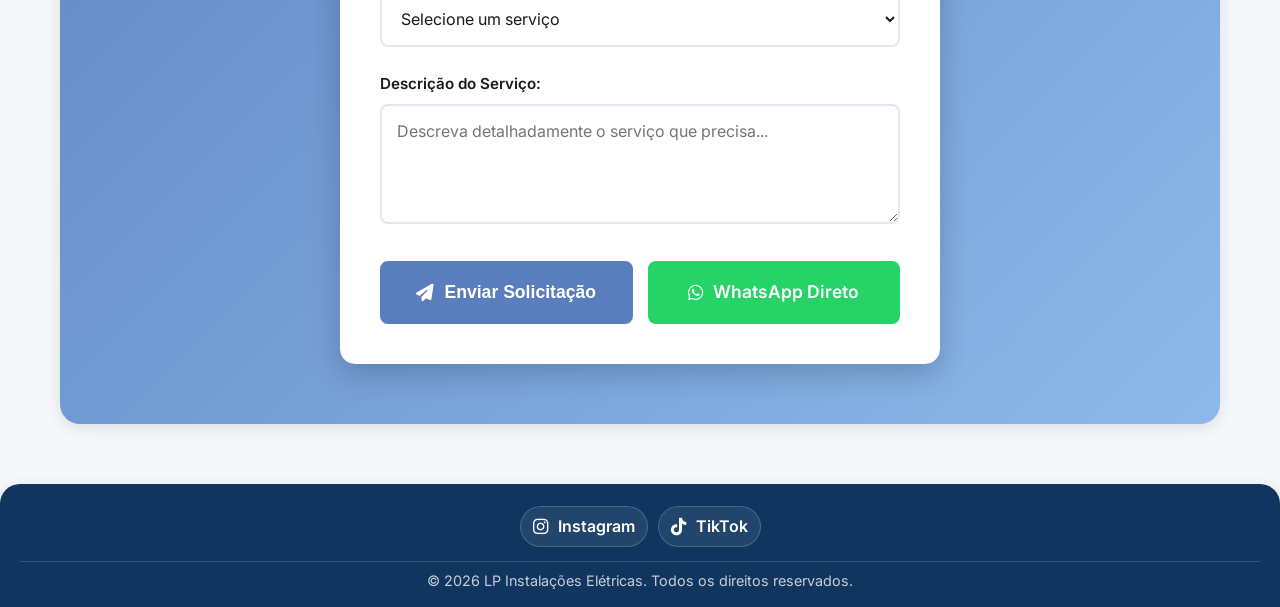
==== commit e4712219: "feat: aprimora interface e responsividade da landing page" ====
--- a/index.html
+++ b/index.html
@@ -65,7 +65,7 @@
     <!-- Hero Section -->
     <section id="home" class="hero-section">
       <div class="hero-content">
-        <h2>Seu Eletricista de Confiança</h2>
+        <h1>Seu Eletricista de Confiança</h1>
         <p>Garantimos soluções elétricas eficientes e seguras para sua casa ou empresa. Conte com nossa expertise para
           uma instalação perfeita e manutenções de qualidade.</p>
         <div class="cta-buttons">
@@ -143,37 +143,48 @@
     <!-- Galeria -->
     <section id="galeria">
       <h2 class="section-title">Nossos Trabalhos</h2>
-      <div class="gallery-container">
-        <button class="gallery-item" aria-label="Visualizar imagem - Antes">
-          <img src="imagens/antes.jpeg" alt="Trabalho antes da reforma" data-index="0">
-        </button>
-        <button class="gallery-item" aria-label="Visualizar imagem - Antes">
-          <img src="imagens/antes1.jpeg" alt="Trabalho antes da reforma" data-index="1">
-        </button>
-        <button class="gallery-item" aria-label="Visualizar imagem - Antes">
-          <img src="imagens/antes2.jpeg" alt="Trabalho antes da reforma" data-index="2">
-        </button>
-        <button class="gallery-item" aria-label="Visualizar imagem - Depois">
-          <img src="imagens/depois.jpeg" alt="Trabalho depois da reforma" data-index="3">
-        </button>
-        <button class="gallery-item" aria-label="Visualizar imagem - Depois">
-          <img src="imagens/depois1.jpeg" alt="Trabalho depois da reforma" data-index="4">
-        </button>
-        <button class="gallery-item" aria-label="Visualizar imagem - Depois">
-          <img src="imagens/depois2.jpeg" alt="Trabalho depois da reforma" data-index="5"
-            class="img-rotate-270 img-small">
-        </button>
-        <button class="gallery-item" aria-label="Visualizar imagem - Depois">
-          <img src="imagens/depois3.jpeg" alt="Trabalho depois da reforma" data-index="6"
-            class="img-rotate-270 img-small">
-        </button>
-        <button class="gallery-item" aria-label="Visualizar imagem - Antes">
-          <img src="imagens/foto8-2.jpeg" alt="Trabalho antes da reforma" data-index="7">
-        </button>
-        <button class="gallery-item" aria-label="Visualizar imagem - Depois">
-          <img src="imagens/foto8-3.jpeg" alt="Trabalho depois da reforma" data-index="8">
-        </button>
-      </div>
+      <div class="gallery-carousel" aria-label="Galeria de trabalhos" aria-roledescription="carousel">
+        <button class="gallery-nav gallery-nav-prev" id="galleryPrev" type="button" aria-label="Imagem anterior">
+          <i class="fas fa-chevron-left" aria-hidden="true"></i>
+        </button>
+        <div class="gallery-viewport">
+          <div class="gallery-container" id="galleryTrack">
+            <button class="gallery-item" aria-label="Visualizar imagem - Antes">
+              <img src="imagens/antes.jpeg" alt="Trabalho antes da reforma" data-index="0">
+            </button>
+            <button class="gallery-item" aria-label="Visualizar imagem - Antes">
+              <img src="imagens/antes1.jpeg" alt="Trabalho antes da reforma" data-index="1">
+            </button>
+            <button class="gallery-item" aria-label="Visualizar imagem - Antes">
+              <img src="imagens/antes2.jpeg" alt="Trabalho antes da reforma" data-index="2">
+            </button>
+            <button class="gallery-item" aria-label="Visualizar imagem - Depois">
+              <img src="imagens/depois.jpeg" alt="Trabalho depois da reforma" data-index="3">
+            </button>
+            <button class="gallery-item" aria-label="Visualizar imagem - Depois">
+              <img src="imagens/depois1.jpeg" alt="Trabalho depois da reforma" data-index="4">
+            </button>
+            <button class="gallery-item" aria-label="Visualizar imagem - Depois">
+              <img src="imagens/depois2.jpeg" alt="Trabalho depois da reforma" data-index="5"
+                class="img-rotate-270 img-small">
+            </button>
+            <button class="gallery-item" aria-label="Visualizar imagem - Depois">
+              <img src="imagens/depois3.jpeg" alt="Trabalho depois da reforma" data-index="6"
+                class="img-rotate-270 img-small">
+            </button>
+            <button class="gallery-item" aria-label="Visualizar imagem - Antes">
+              <img src="imagens/foto8-2.jpeg" alt="Trabalho antes da reforma" data-index="7">
+            </button>
+            <button class="gallery-item" aria-label="Visualizar imagem - Depois">
+              <img src="imagens/foto8-3.jpeg" alt="Trabalho depois da reforma" data-index="8">
+            </button>
+          </div>
+        </div>
+        <button class="gallery-nav gallery-nav-next" id="galleryNext" type="button" aria-label="Próxima imagem">
+          <i class="fas fa-chevron-right" aria-hidden="true"></i>
+        </button>
+      </div>
+      <div class="gallery-indicators" id="galleryIndicators" aria-label="Indicadores da galeria"></div>
     </section>
 
     <!-- Contact Form -->
@@ -306,24 +317,27 @@
     <i class="fab fa-whatsapp"></i>
   </button>
 
-  <div class="social-float-group" aria-label="Redes sociais">
-    <a class="social-float instagram js-social-link" data-social="instagram"
-      href="https://www.instagram.com/lpinstalacoeseletricas26?igsh=MTl4YTN1NXQxMnRqeA=="
-      target="_blank" rel="noopener noreferrer"
-      aria-label="Instagram da LP Instalações Elétricas">
-      <i class="fab fa-instagram" aria-hidden="true"></i>
-    </a>
-    <a class="social-float tiktok js-social-link" data-social="tiktok"
-      href="https://www.tiktok.com/@user771020362?_r=1&_t=ZS-9912tPTFswu"
-      target="_blank" rel="noopener noreferrer"
-      aria-label="TikTok da LP Instalações Elétricas">
-      <i class="fab fa-tiktok" aria-hidden="true"></i>
-    </a>
-  </div>
-
   <!-- Footer -->
   <footer>
-    <p>&copy; <span id="currentYear"></span> LP Servicos Elétricos. Todos os direitos reservados.</p>
+    <div class="footer-social-links" aria-label="Redes sociais da LP Instalações Elétricas">
+      <a class="footer-social-link js-social-link" data-social="instagram"
+        href="https://www.instagram.com/lpinstalacoeseletricas26?igsh=MTl4YTN1NXQxMnRqeA=="
+        target="_blank" rel="noopener noreferrer"
+        aria-label="Instagram da LP Instalações Elétricas">
+        <i class="fab fa-instagram" aria-hidden="true"></i>
+        <span>Instagram</span>
+      </a>
+      <a class="footer-social-link js-social-link" data-social="tiktok"
+        href="https://www.tiktok.com/@user771020362?_r=1&_t=ZS-9912tPTFswu"
+        target="_blank" rel="noopener noreferrer"
+        aria-label="TikTok da LP Instalações Elétricas">
+        <i class="fab fa-tiktok" aria-hidden="true"></i>
+        <span>TikTok</span>
+      </a>
+    </div>
+    <div class="footer-bottom">
+      <p>&copy; <span id="currentYear"></span> LP Instalações Elétricas. Todos os direitos reservados.</p>
+    </div>
   </footer>
 
   <script src="js/script.js"></script>
--- a/css/estilo.css
+++ b/css/estilo.css
@@ -51,36 +51,37 @@
     /* Dark Mode Toggle */
     #dark-mode-toggle {
       position: fixed;
-      top: 20px;
-      right: 20px;
-      background: var(--azul);
+      top: 16px;
+      right: 18px;
+      background: rgba(90, 126, 189, 0.92);
       color: var(--branco);
-      border: none;
+      border: 1px solid rgba(255, 255, 255, 0.12);
       border-radius: 50%;
-      width: 50px;
-      height: 50px;
-      display: flex;
-      align-items: center;
-      justify-content: center;
-      font-size: 1.2rem;
+      width: 46px;
+      height: 46px;
+      display: flex;
+      align-items: center;
+      justify-content: center;
+      font-size: 1.05rem;
       cursor: pointer;
       z-index: 1000;
-      box-shadow: var(--shadow);
+      box-shadow: 0 8px 24px rgba(0, 0, 0, 0.18);
       transition: all 0.3s ease;
     }
 
     #dark-mode-toggle:hover {
-      transform: scale(1.1);
-      box-shadow: 0 6px 20px rgba(0, 0, 0, 0.25);
+      transform: translateY(-1px);
+      box-shadow: 0 10px 24px rgba(0, 0, 0, 0.24);
     }
 
     /* Header */
     header {
       background: #000;
-      padding: 30px 20px;
+      padding: 26px 20px 20px;
       text-align: center;
-      box-shadow: var(--shadow);
+      box-shadow: 0 10px 26px rgba(0, 0, 0, 0.18);
       position: relative;
+      border-bottom: 1px solid rgba(255, 255, 255, 0.08);
     }
 
     .header-logo {
@@ -88,10 +89,10 @@
       flex-direction: column;
       align-items: center;
       justify-content: center;
-      gap: 12px;
+      gap: 10px;
       width: fit-content;
       max-width: 80vw;
-      margin: 0 auto 20px;
+      margin: 0 auto 18px;
       padding: 0;
       background: transparent;
       border: none;
@@ -99,11 +100,11 @@
     }
 
     .slogan-img {
-      width: min(50vw, 400px);
+      width: min(48vw, 360px);
       height: auto;
-      border: 3px solid var(--amarelo);
+      border: 2px solid rgba(255, 201, 60, 0.78);
       border-radius: 8px;
-      box-shadow: 0 4px 14px rgba(0, 0, 0, 0.35);
+      box-shadow: 0 6px 18px rgba(0, 0, 0, 0.32);
     }
 
     h1 {
@@ -127,35 +128,59 @@
     nav {
       display: flex;
       justify-content: center;
-      gap: 15px;
+      gap: 10px 18px;
       flex-wrap: wrap;
+      padding-top: 16px;
+      border-top: 1px solid rgba(255, 255, 255, 0.08);
     }
 
     nav a,
     .dropdown .dropbtn {
       text-decoration: none;
-      color: var(--branco);
-      font-weight: 600;
-      padding: 12px 20px;
-      border-radius: 25px;
-      transition: all 0.3s ease;
-      font-size: 0.95rem;
+      color: rgba(255, 255, 255, 0.88);
+      font-weight: 500;
+      padding: 8px 2px;
+      border-radius: 0;
+      transition: all 0.3s ease;
+      font-size: 0.96rem;
+      letter-spacing: 0.01em;
       position: relative;
       background: transparent;
       cursor: pointer;
-      border: 2px solid transparent;
+      border: none;
       display: inline-flex;
       align-items: center;
-      gap: 5px;
+      gap: 6px;
+    }
+
+    nav a::after,
+    .dropdown .dropbtn::after {
+      content: '';
+      position: absolute;
+      left: 0;
+      bottom: -4px;
+      width: 100%;
+      height: 2px;
+      border-radius: 999px;
+      background: var(--amarelo);
+      transform: scaleX(0);
+      transform-origin: center;
+      transition: transform 0.25s ease;
     }
 
     nav a:hover,
-    .dropdown:hover .dropbtn {
-      background: var(--amarelo);
-      color: var(--azul);
-      transform: translateY(-2px);
-      box-shadow: 0 4px 12px rgba(255, 201, 60, 0.4);
-      border-color: var(--amarelo);
+    nav a:focus-visible,
+    .dropdown:hover .dropbtn,
+    .dropdown .dropbtn:focus-visible {
+      color: var(--branco);
+      transform: translateY(-1px);
+    }
+
+    nav a:hover::after,
+    nav a:focus-visible::after,
+    .dropdown:hover .dropbtn::after,
+    .dropdown .dropbtn:focus-visible::after {
+      transform: scaleX(1);
     }
 
     .dropdown {
@@ -218,18 +243,20 @@
     /* Main Content */
     main {
       max-width: 1200px;
-      margin: 40px auto;
+      margin: 26px auto 40px;
       padding: 0 20px;
     }
 
     /* Hero Section */
     .hero-section {
       text-align: center;
-      padding: 80px 40px;
+      padding: 72px 40px 68px;
       margin-bottom: 60px;
-      background: linear-gradient(135deg, var(--branco) 0%, var(--cinza-box) 100%);
-      border-radius: 20px;
-      box-shadow: var(--shadow);
+      background:
+        linear-gradient(180deg, rgba(255, 255, 255, 0.98) 0%, rgba(240, 242, 247, 0.98) 100%);
+      border-radius: 24px;
+      border: 1px solid rgba(90, 126, 189, 0.12);
+      box-shadow: 0 18px 42px rgba(16, 33, 54, 0.08);
       position: relative;
       overflow: hidden;
     }
@@ -237,61 +264,88 @@
     .hero-content {
       position: relative;
       z-index: 1;
-    }
-
-    .hero-section h2 {
-      font-size: clamp(2rem, 5vw, 3rem);
+      max-width: 860px;
+      margin: 0 auto;
+    }
+
+    .hero-section h1 {
+      font-size: clamp(2.3rem, 5vw, 4rem);
       color: var(--azul);
-      margin-bottom: 20px;
-      font-weight: 700;
-      text-shadow: 2px 2px 4px rgba(0, 0, 0, 0.1);
+      margin-bottom: 18px;
+      font-weight: 800;
+      letter-spacing: -0.03em;
+      line-height: 1.08;
+      text-shadow: none;
     }
 
     .hero-section p {
-      font-size: clamp(1.1rem, 2.5vw, 1.3rem);
+      font-size: clamp(1.03rem, 2.2vw, 1.22rem);
       color: var(--texto);
-      margin-bottom: 40px;
-      max-width: 600px;
+      margin-bottom: 34px;
+      max-width: 680px;
       margin-left: auto;
       margin-right: auto;
-      line-height: 1.7;
+      line-height: 1.65;
+    }
+
+    body.dark-mode .hero-section {
+      background: linear-gradient(180deg, rgba(42, 42, 42, 0.98) 0%, rgba(26, 26, 26, 0.98) 100%);
+      border-color: rgba(163, 204, 232, 0.18);
+      box-shadow: 0 18px 42px rgba(0, 0, 0, 0.28);
+    }
+
+    body.dark-mode .hero-section h1 {
+      color: var(--escuro);
+    }
+
+    body.dark-mode .hero-section p {
+      color: var(--texto);
     }
 
     .cta-buttons {
       display: flex;
-      gap: 20px;
+      gap: 14px;
       justify-content: center;
       flex-wrap: wrap;
-      margin-top: 30px;
+      margin-top: 12px;
     }
 
     .cta-btn {
-      padding: 15px 30px;
-      border-radius: 30px;
+      padding: 15px 28px;
+      border-radius: 16px;
       text-decoration: none;
       font-weight: 700;
-      font-size: 1.1rem;
+      font-size: 1rem;
       transition: all 0.3s ease;
       display: inline-flex;
       align-items: center;
-      gap: 10px;
-      box-shadow: var(--shadow);
+      justify-content: center;
+      gap: 9px;
+      box-shadow: 0 10px 24px rgba(16, 33, 54, 0.1);
       border: 2px solid transparent;
+      min-width: 220px;
     }
 
     .cta-btn.primary {
       background: var(--amarelo);
+      color: #173453;
+    }
+
+    .cta-btn.secondary {
+      background: rgba(90, 126, 189, 0.1);
       color: var(--azul);
-    }
-
-    .cta-btn.secondary {
-      background: var(--azul);
-      color: var(--branco);
+      border-color: rgba(90, 126, 189, 0.22);
+    }
+
+    body.dark-mode .cta-btn.secondary {
+      background: rgba(125, 166, 222, 0.18);
+      color: var(--escuro);
+      border-color: rgba(163, 204, 232, 0.26);
     }
 
     .cta-btn:hover {
-      transform: translateY(-3px);
-      box-shadow: 0 8px 25px rgba(0, 0, 0, 0.2);
+      transform: translateY(-2px);
+      box-shadow: 0 14px 30px rgba(0, 0, 0, 0.12);
     }
 
     /* Section Titles */
@@ -314,100 +368,157 @@
       border-radius: 2px;
     }
 
+    .about-section {
+      position: relative;
+      margin: 0 auto 24px;
+      padding: 8px 0 12px;
+      text-align: center;
+    }
+
+    .about-section::before {
+      content: '';
+      display: block;
+      width: 72px;
+      height: 1px;
+      margin: 0 auto 20px;
+      background: rgba(90, 126, 189, 0.28);
+    }
+
+    .about-section .section-title {
+      margin: 0 0 20px;
+    }
+
+    .about-section .section-title::after {
+      width: 44px;
+      margin-top: 12px;
+    }
+
+    .about-section-text {
+      max-width: 760px;
+      margin: 0 auto;
+      color: var(--texto);
+      font-size: clamp(1.02rem, 1.8vw, 1.12rem);
+      line-height: 1.82;
+      text-wrap: pretty;
+    }
+
     /* Services Grid */
     .services-grid {
       display: grid;
       grid-template-columns: repeat(auto-fit, minmax(320px, 1fr));
-      gap: 30px;
-      margin: 40px 0;
+      gap: 24px;
+      margin: 36px 0 40px;
     }
 
     .service-card {
       background: var(--branco);
-      padding: 30px;
-      border-radius: 15px;
+      padding: 28px 26px 24px;
+      border-radius: 18px;
       text-align: center;
       transition: all 0.3s ease;
-      border: 2px solid var(--borda);
-      box-shadow: var(--shadow);
+      border: 1px solid rgba(90, 126, 189, 0.14);
+      box-shadow: 0 10px 24px rgba(16, 24, 40, 0.06);
       position: relative;
       overflow: hidden;
+      display: flex;
+      flex-direction: column;
+      align-items: center;
+      min-height: 100%;
     }
 
     .service-card::before {
       content: '';
       position: absolute;
-      top: 0;
-      left: 0;
-      right: 0;
-      height: 4px;
-      background: linear-gradient(90deg, var(--azul), var(--amarelo));
-      transform: scaleX(0);
-      transition: transform 0.3s ease;
+      inset: 0;
+      border-radius: inherit;
+      border: 1px solid rgba(140, 185, 234, 0.18);
+      pointer-events: none;
+      opacity: 0;
+      transition: opacity 0.3s ease;
     }
 
     .service-card:hover::before {
-      transform: scaleX(1);
+      opacity: 1;
     }
 
     .service-card:hover {
-      transform: translateY(-8px);
-      box-shadow: 0 15px 35px rgba(0, 0, 0, 0.15);
-      border-color: var(--azul-claro);
+      transform: translateY(-4px);
+      box-shadow: 0 14px 28px rgba(16, 24, 40, 0.1);
+      border-color: rgba(90, 126, 189, 0.24);
     }
 
     .service-card i {
-      font-size: 3rem;
+      font-size: 2.45rem;
       color: var(--azul);
-      margin-bottom: 20px;
-      transition: all 0.3s ease;
+      margin-bottom: 18px;
+      transition: all 0.3s ease;
+      line-height: 1;
     }
 
     .service-card:hover i {
-      color: var(--amarelo);
-      transform: scale(1.1);
+      color: var(--azul);
+      transform: translateY(-1px);
     }
 
     .service-card h3 {
-      font-size: 1.4rem;
+      font-size: 1.24rem;
       color: var(--azul);
-      margin-bottom: 15px;
-      font-weight: 600;
+      margin-bottom: 12px;
+      font-weight: 700;
+      line-height: 1.3;
     }
 
     .service-card p {
       color: var(--texto);
-      line-height: 1.6;
-      margin-bottom: 20px;
+      line-height: 1.72;
+      margin-bottom: 22px;
+      font-size: 0.98rem;
+      flex: 1;
     }
 
     .btn-saiba-mais {
-      background: var(--azul);
-      color: var(--branco);
-      padding: 10px 20px;
-      border-radius: 20px;
+      background: transparent;
+      color: var(--azul);
+      padding: 10px 18px;
+      border-radius: 999px;
       text-decoration: none;
       font-weight: 600;
-      font-size: 0.9rem;
-      transition: all 0.3s ease;
-      display: inline-block;
-      border: 2px solid var(--azul);
+      font-size: 0.92rem;
+      transition: all 0.3s ease;
+      display: inline-flex;
+      align-items: center;
+      justify-content: center;
+      border: 1px solid rgba(90, 126, 189, 0.24);
+      margin-top: auto;
+      min-height: 42px;
     }
 
     .btn-saiba-mais:hover {
-      background: var(--amarelo);
+      background: rgba(90, 126, 189, 0.08);
       color: var(--azul);
-      border-color: var(--amarelo);
-      transform: translateY(-2px);
+      border-color: rgba(90, 126, 189, 0.4);
+      transform: translateY(-1px);
     }
 
     /* Gallery */
+    .gallery-carousel {
+      display: flex;
+      align-items: center;
+      gap: 16px;
+      margin: 40px 0 20px;
+    }
+
+    .gallery-viewport {
+      overflow: hidden;
+      width: 100%;
+    }
+
     .gallery-container {
-      display: grid;
-      grid-template-columns: repeat(auto-fit, minmax(200px, 1fr));
+      display: flex;
       gap: 20px;
-      margin: 40px 0;
       padding: 20px;
+      transition: transform 0.45s ease;
+      will-change: transform;
     }
 
     .gallery-item {
@@ -421,6 +532,7 @@
       transition: all 0.3s ease;
       aspect-ratio: 4/3;
       box-shadow: var(--shadow);
+      flex: 0 0 calc((100% - 40px) / 3);
     }
 
     .gallery-item img {
@@ -438,6 +550,56 @@
 
     .gallery-item:hover img {
       transform: scale(1.05);
+    }
+
+    .gallery-nav {
+      width: 48px;
+      height: 48px;
+      border: none;
+      border-radius: 50%;
+      background: var(--azul);
+      color: var(--branco);
+      box-shadow: var(--shadow);
+      display: inline-flex;
+      align-items: center;
+      justify-content: center;
+      flex-shrink: 0;
+      transition: all 0.3s ease;
+    }
+
+    .gallery-nav:hover,
+    .gallery-nav:focus-visible {
+      background: var(--amarelo);
+      color: var(--azul);
+      transform: translateY(-2px);
+    }
+
+    .gallery-nav:disabled {
+      opacity: 0.45;
+      cursor: not-allowed;
+      transform: none;
+    }
+
+    .gallery-indicators {
+      display: flex;
+      justify-content: center;
+      flex-wrap: wrap;
+      gap: 10px;
+      margin-bottom: 10px;
+    }
+
+    .gallery-indicator {
+      width: 12px;
+      height: 12px;
+      border-radius: 50%;
+      border: none;
+      background: rgba(90, 126, 189, 0.35);
+      transition: all 0.3s ease;
+    }
+
+    .gallery-indicator.active {
+      background: var(--azul);
+      transform: scale(1.15);
     }
 
     /* Correção de orientação para imagens específicas */
@@ -750,6 +912,18 @@
       margin-bottom: 40px;
     }
 
+    body.dark-mode .form-section {
+      background: linear-gradient(135deg, rgba(16, 54, 95, 0.98) 0%, rgba(24, 53, 83, 0.98) 100%);
+    }
+
+    body.dark-mode .form-section h2 {
+      color: var(--escuro);
+    }
+
+    body.dark-mode .form-subtitle {
+      color: rgba(240, 240, 240, 0.82);
+    }
+
     .contact-form {
       max-width: 600px;
       margin: 0 auto;
@@ -804,6 +978,7 @@
       gap: 15px;
       flex-wrap: wrap;
       justify-content: center;
+      align-items: stretch;
       margin-top: 30px;
     }
 
@@ -820,9 +995,13 @@
       transition: all 0.3s ease;
       display: flex;
       align-items: center;
+      justify-content: center;
       gap: 10px;
       text-decoration: none;
       border: 2px solid var(--azul);
+      text-align: center;
+      flex: 1 1 240px;
+      max-width: 260px;
     }
 
     .btn-whatsapp {
@@ -870,40 +1049,62 @@
       box-shadow: 0 6px 25px rgba(37, 211, 102, 0.4);
     }
 
-    .social-float-group {
-      position: fixed;
-      right: 95px;
-      bottom: 25px;
+    footer {
+      background: #10365f;
+      color: var(--branco);
+      text-align: center;
+      padding: 22px 20px 16px;
+      margin-top: 60px;
+      border-radius: 20px 20px 0 0;
+      box-shadow: var(--shadow);
+    }
+
+    .footer-social-links {
       display: flex;
       flex-direction: row;
-      gap: 12px;
-      z-index: 998;
-    }
-
-    .social-float {
-      width: 60px;
-      height: 60px;
-      border-radius: 50%;
-      display: flex;
-      align-items: center;
-      justify-content: center;
+      align-items: center;
+      justify-content: center;
+      flex-wrap: wrap;
+      gap: 10px;
+    }
+
+    .footer-social-link {
+      min-height: 38px;
+      padding: 7px 12px;
+      border-radius: 999px;
+      display: inline-flex;
+      align-items: center;
+      justify-content: center;
+      gap: 10px;
       color: white;
       text-decoration: none;
-      box-shadow: 0 4px 20px rgba(0, 0, 0, 0.18);
-      transition: all 0.3s ease;
-      font-size: 1.5rem;
-    }
-
-    .social-float:hover {
-      transform: scale(1.1);
-    }
-
-    .social-float.instagram {
-      background: #d9468f;
-    }
-
-    .social-float.tiktok {
-      background: #111111;
+      border: 1px solid rgba(255, 255, 255, 0.18);
+      background: rgba(255, 255, 255, 0.08);
+      transition: all 0.3s ease;
+      font-weight: 600;
+    }
+
+    .footer-social-link:hover {
+      background: rgba(255, 255, 255, 0.18);
+      transform: translateY(-2px);
+    }
+
+    .footer-social-link i {
+      font-size: 1.1rem;
+    }
+
+    .footer-bottom {
+      border-top: 1px solid rgba(255, 255, 255, 0.14);
+      margin-top: 14px;
+      padding-top: 10px;
+    }
+
+    .footer-bottom p {
+      color: rgba(255, 255, 255, 0.76);
+      font-size: 0.9rem;
+      line-height: 1.3;
+      font-weight: 400;
+      margin: 0;
     }
 
     /* Video Section */
@@ -937,32 +1138,6 @@
       border-radius: 10px;
     }
 
-    /* Footer */
-    footer {
-      background: linear-gradient(135deg, var(--azul) 0%, var(--azul-claro) 100%);
-      color: var(--branco);
-      text-align: center;
-      padding: 40px 20px;
-      margin-top: 60px;
-      border-radius: 20px;
-      box-shadow: var(--shadow);
-    }
-
-    footer p {
-      margin: 0 0 14px;
-      font-size: 1.1rem;
-    }
-
-    footer a {
-      color: var(--amarelo);
-      text-decoration: none;
-      font-weight: 600;
-    }
-
-    footer a:hover {
-      text-decoration: underline;
-    }
-
     /* Animations */
     @keyframes fadeIn {
       from {
@@ -1005,22 +1180,22 @@
     /* Responsive Design */
     @media (max-width: 768px) {
       header {
-        padding: 20px 15px;
+        padding: 20px 15px 16px;
       }
 
       .header-logo {
-        max-width: 84vw;
-        padding: 5px 8px;
-        gap: 8px;
+        max-width: 82vw;
+        margin: 0 auto 14px;
       }
 
       nav {
-        gap: 10px;
+        gap: 8px 14px;
+        padding-top: 14px;
       }
 
       nav a,
       .dropdown .dropbtn {
-        padding: 10px 15px;
+        padding: 7px 2px;
         font-size: 0.9rem;
       }
 
@@ -1029,7 +1204,25 @@
       }
 
       .hero-section {
-        padding: 60px 20px;
+        padding: 48px 20px 46px;
+      }
+
+      .about-section {
+        padding: 4px 0 10px;
+      }
+
+      .about-section::before {
+        margin-bottom: 16px;
+      }
+
+      .about-section .section-title {
+        margin-bottom: 18px;
+      }
+
+      .about-section-text {
+        max-width: 100%;
+        font-size: 1rem;
+        line-height: 1.72;
       }
 
       .services-grid {
@@ -1037,10 +1230,32 @@
         gap: 20px;
       }
 
+      .service-card {
+        padding: 24px 22px 22px;
+        border-radius: 16px;
+      }
+
+      .service-card i {
+        font-size: 2.2rem;
+        margin-bottom: 16px;
+      }
+
+      .service-card h3 {
+        font-size: 1.16rem;
+      }
+
+      .service-card p {
+        margin-bottom: 18px;
+        font-size: 0.96rem;
+      }
+
       .gallery-container {
-        grid-template-columns: repeat(auto-fit, minmax(150px, 1fr));
         gap: 15px;
         padding: 15px;
+      }
+
+      .gallery-item {
+        flex-basis: calc((100% - 15px) / 2);
       }
 
       .contact-form {
@@ -1048,41 +1263,121 @@
         padding: 30px 20px;
       }
 
+      .footer-social-links {
+        justify-content: center;
+        gap: 8px;
+      }
+
       .form-buttons {
         flex-direction: column;
+        align-items: stretch;
+        gap: 10px;
+      }
+
+      .form-buttons .btn-submit,
+      .form-buttons .btn-whatsapp {
+        width: 100%;
+        max-width: none;
+        flex: 0 0 auto;
+        height: 54px;
+        min-height: 54px;
+        padding: 0 16px;
+        gap: 8px;
       }
 
       .cta-buttons {
         flex-direction: column;
         align-items: center;
+        gap: 12px;
+      }
+
+      .cta-btn {
+        width: 100%;
+        max-width: 360px;
+        min-width: 0;
       }
 
       #dark-mode-toggle {
-        width: 45px;
-        height: 45px;
-        top: 15px;
-        right: 15px;
+        width: 42px;
+        height: 42px;
+        top: 12px;
+        right: 12px;
       }
     }
 
     @media (max-width: 480px) {
+      .slogan-img {
+        width: min(74vw, 320px);
+      }
+
+      nav {
+        gap: 8px 12px;
+      }
+
+      .hero-section h1 {
+        font-size: clamp(2rem, 10vw, 2.55rem);
+      }
+
+      .hero-section p {
+        font-size: 1rem;
+        margin-bottom: 28px;
+      }
+
+      .about-section::before {
+        width: 56px;
+        margin-bottom: 14px;
+      }
+
+      .about-section-text {
+        font-size: 0.98rem;
+        line-height: 1.68;
+      }
+
+      .cta-btn {
+        padding: 14px 18px;
+      }
+
+      footer {
+        padding: 18px 16px 14px;
+      }
+
       .whatsapp-float {
         width: 50px;
         height: 50px;
         font-size: 1.5rem;
-        bottom: 20px;
-        right: 20px;
-      }
-
-      .social-float-group {
-        right: 78px;
-        bottom: 20px;
-      }
-
-      .social-float {
-        width: 50px;
-        height: 50px;
-        font-size: 1.25rem;
+        bottom: 16px;
+        right: 16px;
+      }
+
+      .footer-social-link {
+        min-height: 36px;
+        padding: 6px 11px;
+        font-size: 0.88rem;
+      }
+
+      .footer-bottom p {
+        font-size: 0.84rem;
+        line-height: 1.25;
+      }
+
+      .scroll-top-btn {
+        bottom: 74px !important;
+        right: 18px !important;
+        width: 40px !important;
+        height: 40px !important;
+      }
+
+      .gallery-carousel {
+        gap: 10px;
+      }
+
+      .gallery-nav {
+        width: 42px;
+        height: 42px;
+      }
+
+      .gallery-item {
+        flex-basis: 100%;
       }
 
       .prev,
@@ -1115,6 +1410,16 @@
       main {
         margin-top: 0 !important;
         box-shadow: none !important;
+      }
+    }
+
+    @media (prefers-reduced-motion: reduce) {
+      .gallery-container,
+      .gallery-item,
+      .gallery-item img,
+      .gallery-nav,
+      .gallery-indicator {
+        transition: none !important;
       }
     }
 
